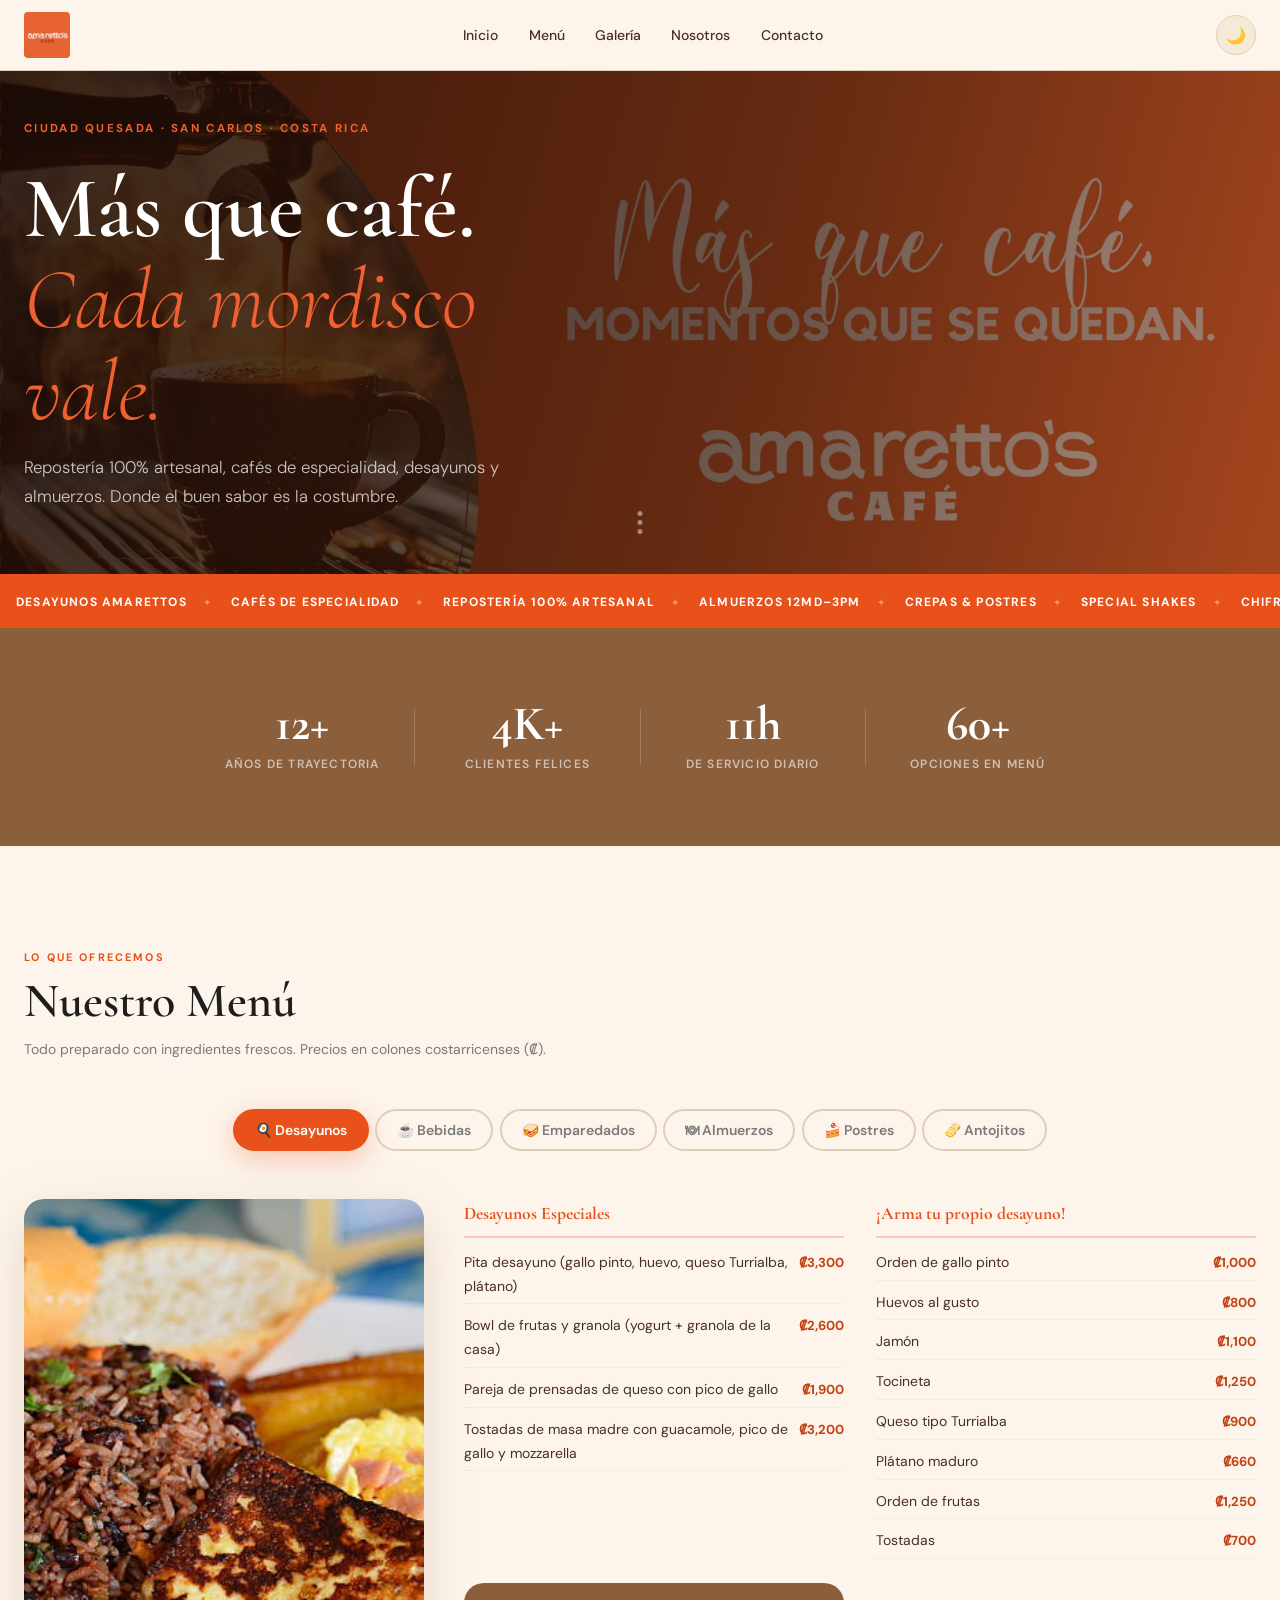
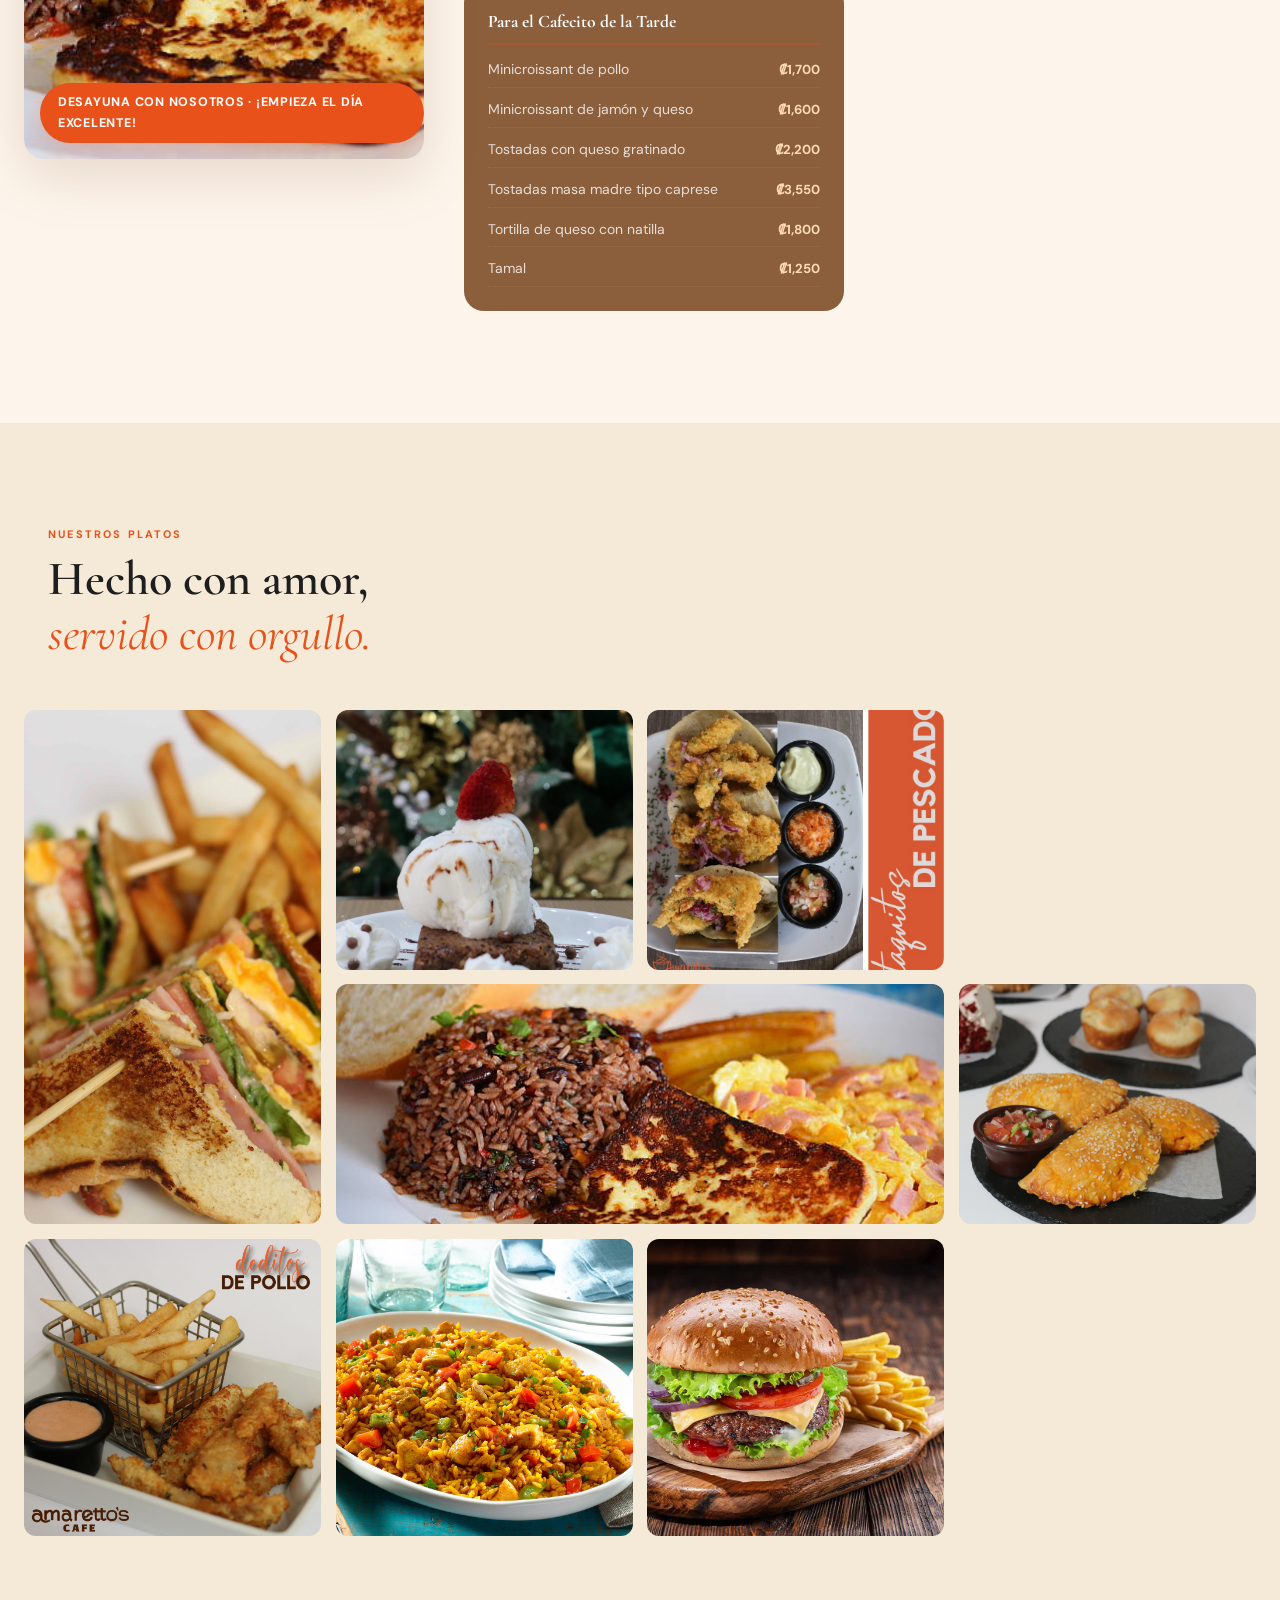
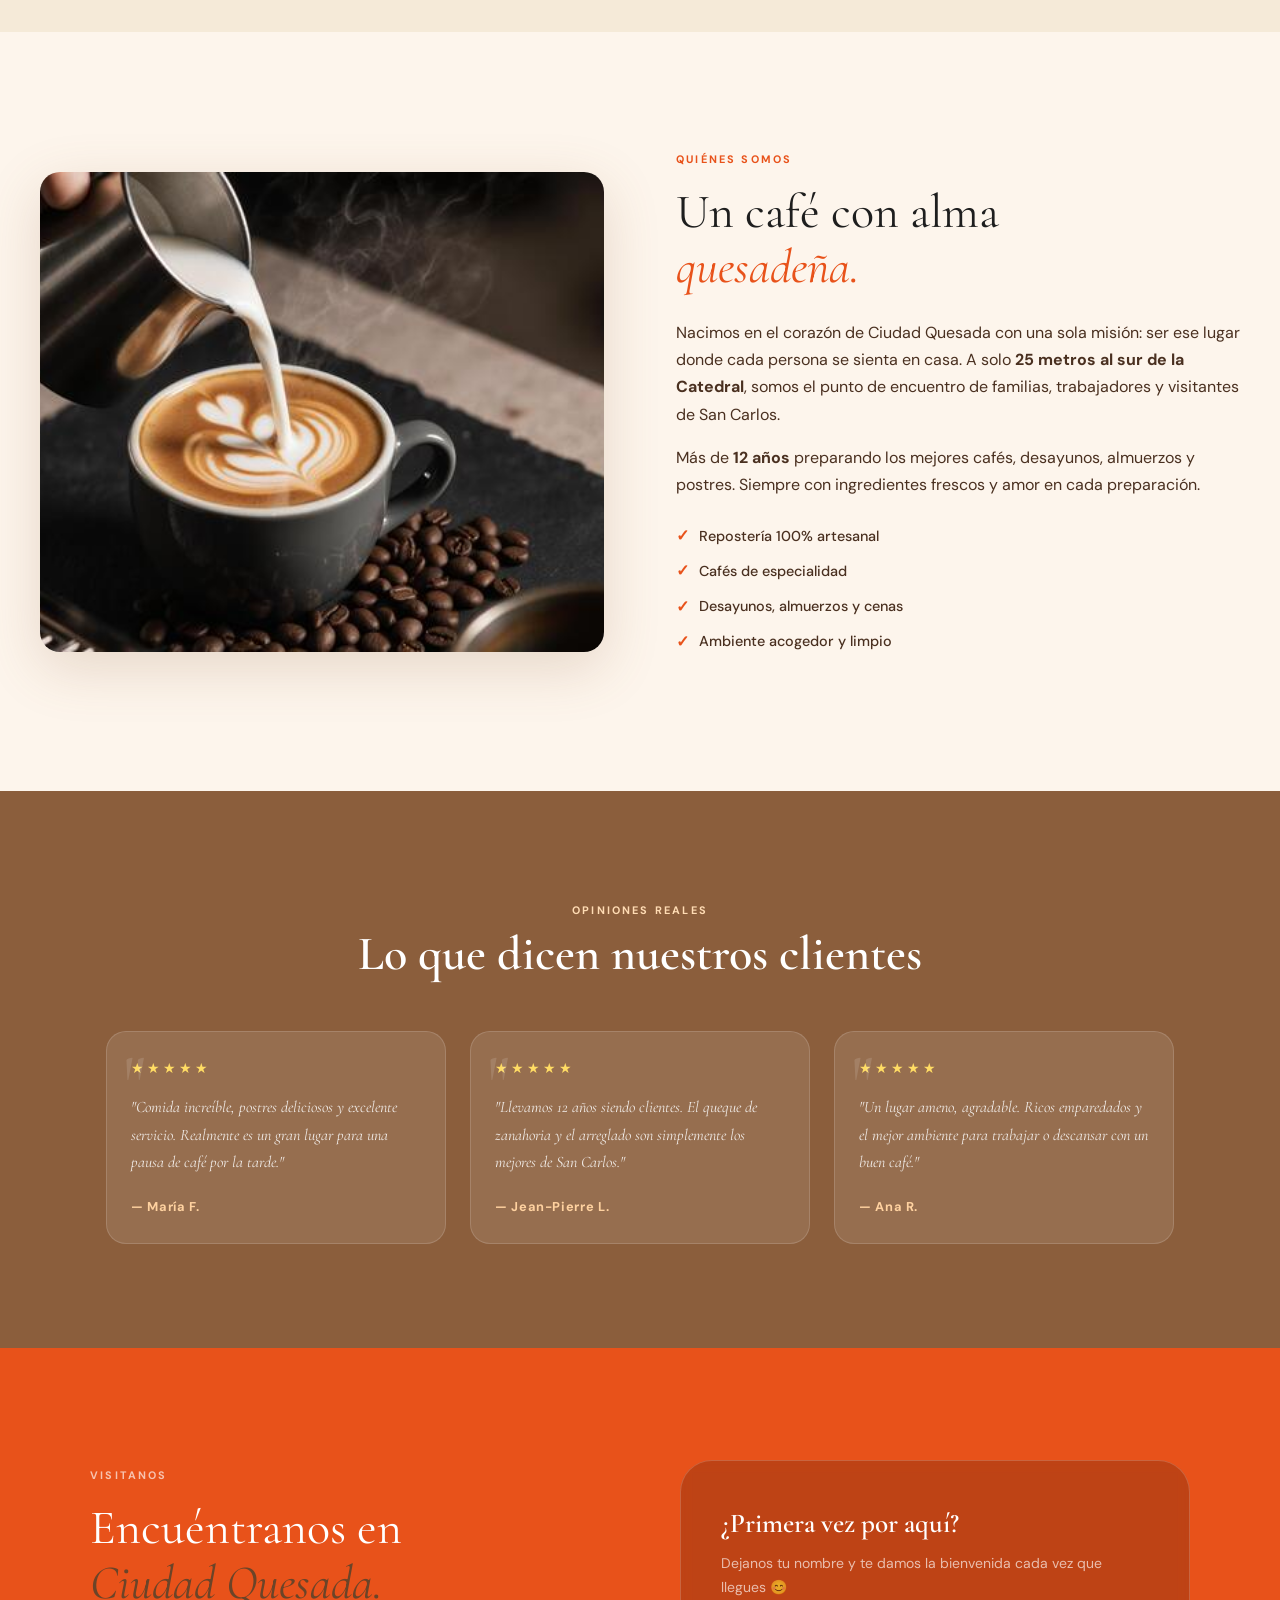
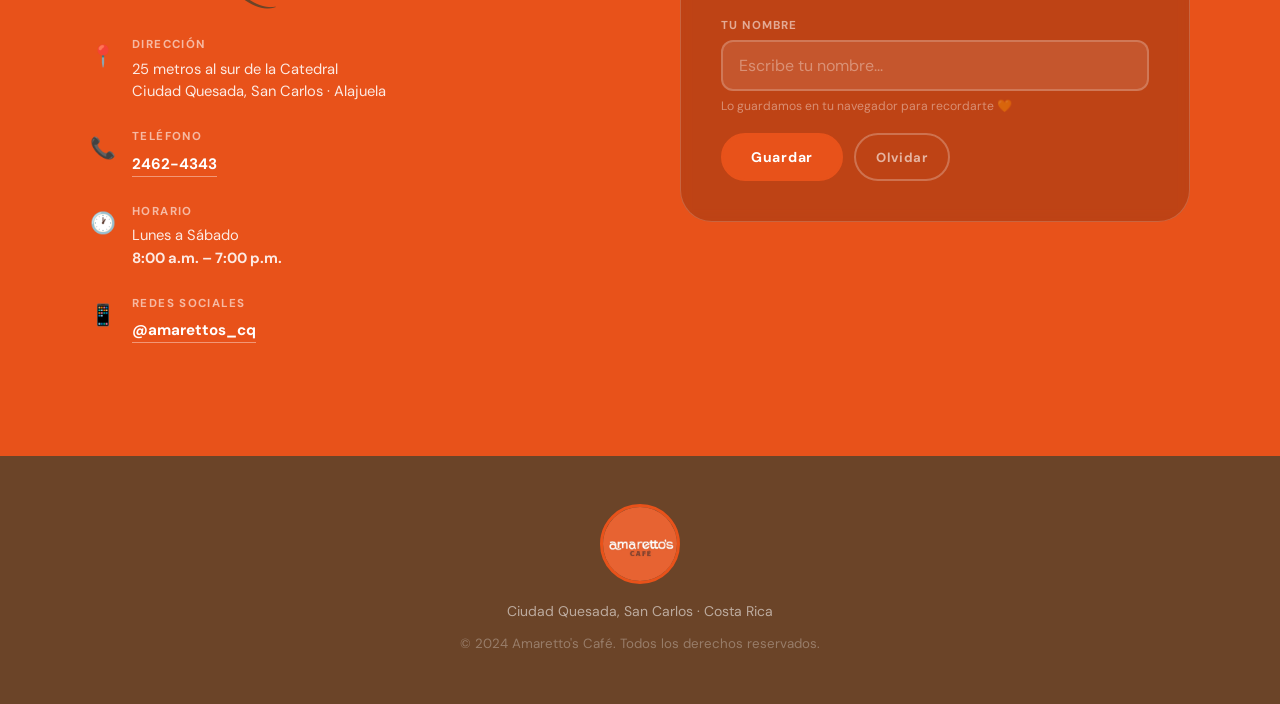
==== AmarettosCafe/index.html @ a8258091 "fix; Corrijo documentos del landing page de Amaretos v2" ====
<!DOCTYPE html>
<html lang="es">
<head>
  <meta charset="UTF-8" />
  <meta name="viewport" content="width=device-width, initial-scale=1.0" />
  <meta name="description" content="Amaretto's Café — Ciudad Quesada, San Carlos. Cafés de especialidad, repostería artesanal, desayunos, almuerzos y postres. Abierto Lun–Sáb 8am–7pm. Tel: 2462-4343." />
  <title>Amaretto's Café | Ciudad Quesada</title>
  <link rel="preconnect" href="https://fonts.googleapis.com" />
  <link rel="preconnect" href="https://fonts.gstatic.com" crossorigin />
  <link href="https://fonts.googleapis.com/css2?family=Cormorant+Garamond:ital,wght@0,400;0,600;0,700;1,400;1,600&family=DM+Sans:wght@300;400;500;600;700&display=swap" rel="stylesheet" />
  <link rel="stylesheet" href="css/style.css" />
</head>
<body>

  <!-- ========== NAVBAR — FLEXBOX ========== -->
  <header class="site-header" role="banner">
    <nav class="navbar" aria-label="Navegación principal">

      <a class="nav-logo" href="#inicio" aria-label="Amaretto's Café — ir al inicio">
        <img src="img/logo.jpg" alt="Logo Amaretto's Café" class="nav-logo-img" />
      </a>

      <!-- FLEXBOX: links de navegación -->
      <ul class="nav-menu" id="navMenu">
        <li><a class="nav-link" href="#inicio">Inicio</a></li>
        <li><a class="nav-link" href="#menu">Menú</a></li>
        <li><a class="nav-link" href="#galeria">Galería</a></li>
        <li><a class="nav-link" href="#nosotros">Nosotros</a></li>
        <li><a class="nav-link" href="#contacto">Contacto</a></li>
      </ul>

      <div class="nav-actions">
        <button class="theme-toggle" id="themeToggle" aria-label="Cambiar a modo oscuro" title="Cambiar tema">
          <span id="themeIcon" aria-hidden="true">🌙</span>
        </button>
        <button class="nav-toggle" id="navToggle" aria-controls="navMenu" aria-expanded="false" aria-label="Abrir menú de navegación">
          <span class="bar" aria-hidden="true"></span>
          <span class="bar" aria-hidden="true"></span>
          <span class="bar" aria-hidden="true"></span>
        </button>
      </div>

    </nav>
  </header>

  <main id="main-content">

    <!-- ========== HERO ========== -->
    <section class="hero" id="inicio" aria-labelledby="hero-heading">
      <div class="hero-bg" aria-hidden="true">
        <img src="img/hero-banner.jpg" alt="" />
        <div class="hero-overlay"></div>
      </div>
      <div class="hero-inner">
      <div class="hero-content" data-animate="fadeUp">
        <p class="hero-eyebrow">Ciudad Quesada · San Carlos · Costa Rica</p>
        <h1 id="hero-heading" class="hero-title">
          Más que café.<br />
          <em>Cada mordisco vale.</em>
        </h1>
        <p class="hero-sub">Repostería 100% artesanal, cafés de especialidad, desayunos y almuerzos. Donde el buen sabor es la costumbre.</p>


      </div>
      </div><!-- /hero-content -->
      </div><!-- /hero-inner -->
      <div class="hero-scroll" aria-hidden="true">
        <span></span><span></span><span></span>
      </div>
    </section>

    <!-- ========== MARQUEE ========== -->
    <div class="marquee-strip" aria-hidden="true" role="presentation">
      <div class="marquee-track">
        <span>Desayunos Amarettos</span><em>✦</em>
        <span>Cafés de Especialidad</span><em>✦</em>
        <span>Repostería 100% Artesanal</span><em>✦</em>
        <span>Almuerzos 12md–3pm</span><em>✦</em>
        <span>Crepas & Postres</span><em>✦</em>
        <span>Special Shakes</span><em>✦</em>
        <span>Chifrijo Amarettos</span><em>✦</em>
        <span>Bowl de Salmón</span><em>✦</em>
        <span>Emparedados & Pitas</span><em>✦</em>
        <span>Batidos Proteicos</span><em>✦</em>
        <span>Desayunos Amarettos</span><em>✦</em>
        <span>Cafés de Especialidad</span><em>✦</em>
        <span>Repostería 100% Artesanal</span><em>✦</em>
        <span>Almuerzos 12md–3pm</span><em>✦</em>
        <span>Crepas & Postres</span><em>✦</em>
        <span>Special Shakes</span><em>✦</em>
        <span>Chifrijo Amarettos</span><em>✦</em>
        <span>Bowl de Salmón</span><em>✦</em>
        <span>Emparedados & Pitas</span><em>✦</em>
        <span>Batidos Proteicos</span><em>✦</em>
      </div>
    </div>

    <!-- ========== STATS — FLEXBOX ========== -->
    <section class="stats-section" aria-labelledby="stats-sr-heading">
      <h2 id="stats-sr-heading" class="sr-only">Datos de Amaretto's Café</h2>
      <div class="stats-flex" data-animate="fadeUp" role="list">
        <div class="stat-item" role="listitem">
          <span class="stat-n" aria-label="Más de 12 años">12+</span>
          <span class="stat-l">Años de trayectoria</span>
        </div>
        <div class="stat-div" aria-hidden="true"></div>
        <div class="stat-item" role="listitem">
          <span class="stat-n" aria-label="Más de 4 mil clientes">4K+</span>
          <span class="stat-l">Clientes felices</span>
        </div>
        <div class="stat-div" aria-hidden="true"></div>
        <div class="stat-item" role="listitem">
          <span class="stat-n" aria-label="11 horas de servicio">11h</span>
          <span class="stat-l">De servicio diario</span>
        </div>
        <div class="stat-div" aria-hidden="true"></div>
        <div class="stat-item" role="listitem">
          <span class="stat-n" aria-label="Más de 60 opciones">60+</span>
          <span class="stat-l">Opciones en menú</span>
        </div>
      </div>
    </section>

    <!-- ========== MENÚ COMPLETO ========== -->
    <section class="menu-section" id="menu" aria-labelledby="menu-heading">
      <div class="section-header" data-animate="fadeUp">
        <span class="section-tag">Lo que ofrecemos</span>
        <h2 id="menu-heading">Nuestro Menú</h2>
        <p>Todo preparado con ingredientes frescos. Precios en colones costarricenses (₡).</p>
      </div>

      <!-- Tabs de menú -->
      <div class="tab-bar" role="tablist" aria-label="Categorías del menú" data-animate="fadeUp">
        <button class="tab-btn active" role="tab" aria-selected="true"  aria-controls="tab-desayuno"   id="btn-desayuno">🍳 Desayunos</button>
        <button class="tab-btn"        role="tab" aria-selected="false" aria-controls="tab-bebidas"    id="btn-bebidas">☕ Bebidas</button>
        <button class="tab-btn"        role="tab" aria-selected="false" aria-controls="tab-emparedados" id="btn-emparedados">🥪 Emparedados</button>
        <button class="tab-btn"        role="tab" aria-selected="false" aria-controls="tab-almuerzo"   id="btn-almuerzo">🍽 Almuerzos</button>
        <button class="tab-btn"        role="tab" aria-selected="false" aria-controls="tab-postres"    id="btn-postres">🍰 Postres</button>
        <button class="tab-btn"        role="tab" aria-selected="false" aria-controls="tab-antojitos"  id="btn-antojitos">🫔 Antojitos</button>
      </div>

      <!-- DESAYUNOS -->
      <div class="tab-panel active" id="tab-desayuno" role="tabpanel" aria-labelledby="btn-desayuno">
        <div class="panel-layout">
          <div class="panel-img" data-animate="slideLeft">
            <img src="img/desayuno-gallo.jpg" alt="Desayuno típico tico con gallo pinto, huevo, plátano maduro y queso Turrialba de Amaretto's Café" />
            <div class="panel-img-badge">Desayuna con nosotros · ¡Empieza el día excelente!</div>
          </div>
          <div class="panel-content" data-animate="fadeUp">
            <!-- CSS GRID para items del menú -->
            <div class="menu-grid-items">
              <div class="mcat">
                <h3>Desayunos Especiales</h3>
                <ul>
                  <li><span>Pita desayuno (gallo pinto, huevo, queso Turrialba, plátano)</span><span>₡3,300</span></li>
                  <li><span>Bowl de frutas y granola (yogurt + granola de la casa)</span><span>₡2,600</span></li>
                  <li><span>Pareja de prensadas de queso con pico de gallo</span><span>₡1,900</span></li>
                  <li><span>Tostadas de masa madre con guacamole, pico de gallo y mozzarella</span><span>₡3,200</span></li>
                </ul>
              </div>
              <div class="mcat">
                <h3>¡Arma tu propio desayuno!</h3>
                <ul>
                  <li><span>Orden de gallo pinto</span><span>₡1,000</span></li>
                  <li><span>Huevos al gusto</span><span>₡800</span></li>
                  <li><span>Jamón</span><span>₡1,100</span></li>
                  <li><span>Tocineta</span><span>₡1,250</span></li>
                  <li><span>Queso tipo Turrialba</span><span>₡900</span></li>
                  <li><span>Plátano maduro</span><span>₡660</span></li>
                  <li><span>Orden de frutas</span><span>₡1,250</span></li>
                  <li><span>Tostadas</span><span>₡700</span></li>
                </ul>
              </div>
              <div class="mcat mcat-highlight">
                <h3>Para el Cafecito de la Tarde</h3>
                <ul>
                  <li><span>Minicroissant de pollo</span><span>₡1,700</span></li>
                  <li><span>Minicroissant de jamón y queso</span><span>₡1,600</span></li>
                  <li><span>Tostadas con queso gratinado</span><span>₡2,200</span></li>
                  <li><span>Tostadas masa madre tipo caprese</span><span>₡3,550</span></li>
                  <li><span>Tortilla de queso con natilla</span><span>₡1,800</span></li>
                  <li><span>Tamal</span><span>₡1,250</span></li>
                </ul>
              </div>
            </div>
          </div>
        </div>
      </div>

      <!-- BEBIDAS -->
      <div class="tab-panel" id="tab-bebidas" role="tabpanel" aria-labelledby="btn-bebidas" hidden>
        <div class="panel-layout">
          <div class="panel-img" data-animate="slideLeft">
            <img src="img/cafes-frios.jpg" alt="Variedad de cafés fríos de Amaretto's Café: Latte, Café Helado, Matcha y Latte Caramelo" />
            <div class="panel-img-badge">¿Cuál es el tuyo?</div>
          </div>
          <div class="panel-content" data-animate="fadeUp">
            <div class="menu-grid-items">
              <div class="mcat">
                <h3>Espresso</h3>
                <ul>
                  <li><span>Simple</span><span>₡800</span></li>
                  <li><span>Doppio</span><span>₡1,400</span></li>
                  <li><span>Bombón (leche condensada)</span><span>₡1,550</span></li>
                  <li><span>Macchiato</span><span>₡1,000</span></li>
                  <li><span>Cortado</span><span>₡1,100</span></li>
                </ul>
              </div>
              <div class="mcat mcat-highlight">
                <h3>Cafés Especiales</h3>
                <ul>
                  <li><span>Cappuccino</span><span>₡1,500</span></li>
                  <li><span>Mocca (chocolate/chantilly)</span><span>₡1,750</span></li>
                  <li><span>Latte</span><span>₡1,550</span></li>
                  <li><span>Amarettos (licor/leche condensada)</span><span>₡1,900</span></li>
                  <li><span>Baileys Latte</span><span>₡2,000</span></li>
                  <li><span>Irlandes Latte (Jack Daniels)</span><span>₡2,100</span></li>
                  <li><span>Capricho (Nutella/espresso)</span><span>₡2,000</span></li>
                  <li><span>Chocolate (leche/chantilly)</span><span>₡1,500</span></li>
                </ul>
                <p class="mcat-note">* Sirope saborizado: +₡400</p>
              </div>
              <div class="mcat">
                <h3>Special Shakes & Naturales</h3>
                <ul>
                  <li><span>Fresa-sandía-limón</span><span>₡1,700</span></li>
                  <li><span>Mango-maracuyá-naranja</span><span>₡2,090</span></li>
                  <li><span>Frozen Chai</span><span>₡1,900</span></li>
                  <li><span>Fresa & mora colada</span><span>₡2,000</span></li>
                  <li><span>Milkshakes (choco/fresa/vainilla/oreo)</span><span>₡2,700</span></li>
                  <li><span>Smoothies frutales (10 sabores)</span><span>₡1,400–₡1,600</span></li>
                  <li><span>Limonadas con hierbabuena</span><span>₡1,650</span></li>
                  <li><span>Batido proteico (whey, 24g)</span><span>₡2,400–₡2,600</span></li>
                </ul>
              </div>
            </div>
          </div>
        </div>
      </div>

      <!-- EMPAREDADOS -->
      <div class="tab-panel" id="tab-emparedados" role="tabpanel" aria-labelledby="btn-emparedados" hidden>
        <div class="panel-layout">
          <div class="panel-img" data-animate="slideLeft">
            <img src="img/club-sandwich.jpg" alt="Club sandwich Amarettos con jamón, lechuga, tomate, huevo y papas fritas" />
            <div class="panel-img-badge">Pan blanco o integral · ¡Vos elegís!</div>
          </div>
          <div class="panel-content" data-animate="fadeUp">
            <div class="menu-grid-items">
              <div class="mcat">
                <h3>Emparedados</h3>
                <ul>
                  <li><span>Especial Amarettos</span><span>₡4,290</span></li>
                  <li><span>Pavo liviano</span><span>₡2,700</span></li>
                  <li><span>Emparedado tico</span><span>₡3,000</span></li>
                  <li><span>Tradicional jamón y queso americano</span><span>₡2,400</span></li>
                  <li><span>Lápiz de atún</span><span>₡2,800</span></li>
                  <li><span>Pollo y tres quesos</span><span>₡3,200</span></li>
                  <li><span>Club Sandwich con papas fritas</span><span>₡4,100</span></li>
                </ul>
              </div>
              <div class="mcat mcat-highlight">
                <h3>Paninis</h3>
                <ul>
                  <li><span>Panini italiano</span><span>₡2,600</span></li>
                  <li><span>Panini de pollo al pesto</span><span>₡2,950</span></li>
                  <li><span>Panini tipo caprese</span><span>₡3,100</span></li>
                  <li><span>Panini americano</span><span>₡3,600</span></li>
                </ul>
              </div>
              <div class="mcat">
                <h3>Pitas (Pan Árabe)</h3>
                <ul>
                  <li><span>Pita Amarettos con papas fritas</span><span>₡3,850</span></li>
                  <li><span>Pita de pollo light</span><span>₡3,400</span></li>
                  <li><span>Pita de jamón de pavo light</span><span>₡3,300</span></li>
                  <li><span>Pita caprese</span><span>₡3,300</span></li>
                  <li><span>Pita de camarones con chipotle</span><span>₡4,500</span></li>
                </ul>
              </div>
            </div>
          </div>
        </div>
      </div>

      <!-- ALMUERZOS -->
      <div class="tab-panel" id="tab-almuerzo" role="tabpanel" aria-labelledby="btn-almuerzo" hidden>
        <div class="panel-layout">
          <div class="panel-img" data-animate="slideLeft">
            <img src="img/arroz-pollo.jpg" alt="Arroz con pollo estilo Amaretto's Café, colorido y lleno de sabor" />
            <div class="panel-img-badge">Almuerzos · 12md – 3pm</div>
          </div>
          <div class="panel-content" data-animate="fadeUp">
            <div class="menu-grid-items">
              <div class="mcat mcat-highlight">
                <h3>Casados · ₡3,900</h3>
                <p class="cat-desc">Arroz · Frijoles · Ensalada verde · Plátano maduro · Picadillo · Bebida natural pequeña</p>
                <ul>
                  <li><span>Bistek de res encebollado</span></li>
                  <li><span>Filet de pollo</span></li>
                  <li><span>Fajitas de pollo empanizadas</span></li>
                  <li><span>Filet de pescado</span></li>
                  <li><span>Chuleta de cerdo</span></li>
                  <li><span>Plato del día (con bebida)</span><span>₡3,700</span></li>
                </ul>
              </div>
              <div class="mcat">
                <h3>Especialidades</h3>
                <ul>
                  <li><span>Lomito en salsa de la casa</span><span>₡6,300</span></li>
                  <li><span>Fajitas de lomo a la jalapeña</span><span>₡5,650</span></li>
                  <li><span>Salmón a la plancha</span><span>₡6,800</span></li>
                  <li><span>Pollo a la suiza</span><span>₡4,950</span></li>
                  <li><span>Lasaña de pollo en salsa blanca</span><span>₡4,800</span></li>
                  <li><span>Arroz con camarones</span><span>₡4,900</span></li>
                  <li><span>Pincho de res</span><span>₡5,200</span></li>
                </ul>
              </div>
              <div class="mcat">
                <h3>Ensaladas</h3>
                <ul>
                  <li><span>Amarettos de pollo (tocineta/crotones/mostaza-miel)</span><span>₡4,700</span></li>
                  <li><span>Tilapia empanizada con limón y culantro</span><span>₡4,350</span></li>
                  <li><span>Atún con limón y culantro</span><span>₡4,250</span></li>
                  <li><span>Ensalada de salmón (arándanos/almendras/balsámico)</span><span>₡5,500</span></li>
                </ul>
              </div>
            </div>
          </div>
        </div>
      </div>

      <!-- POSTRES -->
      <div class="tab-panel" id="tab-postres" role="tabpanel" aria-labelledby="btn-postres" hidden>
        <div class="panel-layout">
          <div class="panel-img" data-animate="slideLeft">
            <img src="img/brownie-helado.jpg" alt="Brownie caliente con helado de vainilla y fresa de Amaretto's Café" />
            <div class="panel-img-badge">Repostería 100% artesanal</div>
          </div>
          <div class="panel-content" data-animate="fadeUp">
            <div class="menu-grid-items">
              <div class="mcat mcat-highlight">
                <h3>Nuestros Queques</h3>
                <ul>
                  <li><span>Queque zanahoria Amarettos</span><span>₡2,000</span></li>
                  <li><span>Queque húmedo de chocolate</span><span>₡1,800</span></li>
                  <li><span>Queque vainilla con dulce de leche</span><span>₡1,600</span></li>
                  <li><span>Queque seco de naranja con pasas</span><span>₡1,485</span></li>
                  <li><span>Budín de maíz dulce</span><span>₡1,450</span></li>
                  <li><span>+ Helado adicional</span><span>₡400</span></li>
                </ul>
              </div>
              <div class="mcat">
                <h3>Postres</h3>
                <ul>
                  <li><span>Pay de limón</span><span>₡1,650</span></li>
                  <li><span>NY Cheesecake (fresa/maracuyá)</span><span>₡2,200</span></li>
                  <li><span>Tiramisú</span><span>₡2,150</span></li>
                  <li><span>El clásico tres leches</span><span>₡1,650</span></li>
                  <li><span>Pecan pay con helado de vainilla</span><span>₡2,600</span></li>
                  <li><span>Flan de coco</span><span>₡1,600</span></li>
                  <li><span>Brownie</span><span>₡1,100</span></li>
                </ul>
              </div>
              <div class="mcat">
                <h3>Crepas</h3>
                <ul>
                  <li><span>Nutella, fresas, helado, crema batida</span><span>₡2,550</span></li>
                  <li><span>Nutella, banano, fresas, helado</span><span>₡2,650</span></li>
                  <li><span>Nutella, melocotón, helado</span><span>₡2,500</span></li>
                </ul>
                <h3 style="margin-top:1rem">Repostería</h3>
                <ul>
                  <li><span>Rollo de canela</span><span>₡1,450</span></li>
                  <li><span>Alfajor de dulce de leche</span><span>₡1,000</span></li>
                  <li><span>Crocante de almendras</span><span>₡1,500</span></li>
                  <li><span>Empanadita de piña</span><span>₡770</span></li>
                </ul>
              </div>
            </div>
          </div>
        </div>
      </div>

      <!-- ANTOJITOS -->
      <div class="tab-panel" id="tab-antojitos" role="tabpanel" aria-labelledby="btn-antojitos" hidden>
        <div class="panel-layout">
          <div class="panel-img" data-animate="slideLeft">
            <img src="img/hamburguesa.jpg" alt="Hamburguesa Amarettos de res con lechuga, tomate y queso - Cada mordisco vale" />
            <div class="panel-img-badge">Cada mordisco vale.</div>
          </div>
          <div class="panel-content" data-animate="fadeUp">
            <div class="menu-grid-items">
              <div class="mcat mcat-highlight">
                <h3>Antojitos</h3>
                <ul>
                  <li><span>Chifrijo Amarettos</span><span>₡4,200</span></li>
                  <li><span>Hamburguesa Amarettos de res</span><span>₡4,600</span></li>
                  <li><span>Hamburguesa de pollo</span><span>₡4,300</span></li>
                  <li><span>Nachos especiales</span><span>₡4,000</span></li>
                  <li><span>Burrito especial Amarettos</span><span>₡3,550</span></li>
                  <li><span>Quesadilla Amarettos</span><span>₡3,670</span></li>
                  <li><span>Wrap Amarettos de pollo</span><span>₡3,650</span></li>
                </ul>
              </div>
              <div class="mcat">
                <h3>Para Compartir</h3>
                <ul>
                  <li><span>Deditos de pollo</span><span>₡4,200</span></li>
                  <li><span>Palitos mozzarella con salsa pomodoro</span><span>₡3,000</span></li>
                  <li><span>Papas bravas (albahaca/chipotle)</span><span>₡2,500</span></li>
                  <li><span>Orden de papas fritas</span><span>₡1,800</span></li>
                  <li><span>Patacones con frijoles molidos</span><span>₡2,900</span></li>
                </ul>
              </div>
            </div>
          </div>
        </div>
      </div>

    </section>

    <!-- ========== GALERÍA — CSS GRID ========== -->
    <section class="gallery-section" id="galeria" aria-labelledby="gallery-heading">
      <div class="section-header" data-animate="fadeUp">
        <span class="section-tag">Nuestros platos</span>
        <h2 id="gallery-heading">Hecho con amor,<br /><em>servido con orgullo.</em></h2>
      </div>

      <!-- CSS GRID asimétrico -->
      <div class="gallery-grid" role="list" aria-label="Galería de platos de Amaretto's Café">

        <figure class="gitem g-tall" role="listitem" data-animate="zoomIn">
          <img src="img/club-sandwich.jpg" alt="Club Sandwich Amarettos con jamón, lechuga, tomate, huevo y papas artesanales" />
          <figcaption><span class="gt">Club Sandwich</span><span class="gs">Con papas artesanales · ₡4,100</span></figcaption>
        </figure>

        <figure class="gitem" role="listitem" data-animate="zoomIn" style="--delay:.08s">
          <img src="img/brownie-helado.jpg" alt="Brownie caliente con helado de vainilla y fresa de Amaretto's Café" />
          <figcaption><span class="gt">Brownie & Helado</span><span class="gs">Postre estrella · ₡1,100</span></figcaption>
        </figure>

        <figure class="gitem" role="listitem" data-animate="zoomIn" style="--delay:.16s">
          <img src="img/taquitos-pescado.jpg" alt="Taquitos de pescado crocantes con salsas de Amaretto's Café" />
          <figcaption><span class="gt">Taquitos de Pescado</span><span class="gs">Especialidad de la casa</span></figcaption>
        </figure>

        <figure class="gitem g-wide" role="listitem" data-animate="zoomIn" style="--delay:.1s">
          <img src="img/desayuno-gallo.jpg" alt="Desayuno típico tico con gallo pinto, huevo, plátano y queso Turrialba de Amaretto's Café" />
          <figcaption><span class="gt">Desayuno Tico</span><span class="gs">Desayuna con nosotros · desde ₡1,000</span></figcaption>
        </figure>

        <figure class="gitem" role="listitem" data-animate="zoomIn" style="--delay:.18s">
          <img src="img/empanadas.jpg" alt="Empanadas crujientes artesanales de Amaretto's Café en pizarra de pizarra" />
          <figcaption><span class="gt">Empanadas</span><span class="gs">Repostería artesanal · ₡1,600</span></figcaption>
        </figure>

        <figure class="gitem" role="listitem" data-animate="zoomIn" style="--delay:.26s">
          <img src="img/deditos-pollo.jpg" alt="Deditos de pollo crocantes con papas fritas y salsa rosada de Amaretto's Café" />
          <figcaption><span class="gt">Deditos de Pollo</span><span class="gs">Crocantes · ₡4,200</span></figcaption>
        </figure>

        <figure class="gitem" role="listitem" data-animate="zoomIn" style="--delay:.22s">
          <img src="img/arroz-pollo.jpg" alt="Ensalada de pollo a la plancha con vegetales frescos y aguacate de Amaretto's Café" />
          <figcaption><span class="gt">Ensalada de Pollo</span><span class="gs">Fresca y saludable · ₡4,700</span></figcaption>
        </figure>

        <figure class="gitem" role="listitem" data-animate="zoomIn" style="--delay:.3s">
          <img src="img/hamburguesa.jpg" alt="Hamburguesa Amarettos de res jugosa con lechuga, tomate y queso" />
          <figcaption><span class="gt">Hamburguesa</span><span class="gs">Cada mordisco vale · ₡4,600</span></figcaption>
        </figure>

      </div>
    </section>

    <!-- ========== NOSOTROS ========== -->
    <section class="about-section" id="nosotros" aria-labelledby="about-heading">
      <div class="about-inner">

        <div class="about-imgs" data-animate="slideLeft">
          <div class="about-img-big">
            <img src="img/barista-latte.jpg" alt="Barista vertiendo leche vaporizada en un cappuccino con arte latte en Amaretto's Café" />
          </div>
        </div>

        <div class="about-text" data-animate="slideRight">
          <span class="section-tag">Quiénes somos</span>
          <h2 id="about-heading">Un café con alma<br /><em>quesadeña.</em></h2>
          <p>Nacimos en el corazón de Ciudad Quesada con una sola misión: ser ese lugar donde cada persona se sienta en casa. A solo <strong>25 metros al sur de la Catedral</strong>, somos el punto de encuentro de familias, trabajadores y visitantes de San Carlos.</p>
          <p>Más de <strong>12 años</strong> preparando los mejores cafés, desayunos, almuerzos y postres. Siempre con ingredientes frescos y amor en cada preparación.</p>

          <!-- FLEXBOX para lista de features -->
          <div class="about-features">
            <div class="af"><span aria-hidden="true">✓</span> Repostería 100% artesanal</div>
            <div class="af"><span aria-hidden="true">✓</span> Cafés de especialidad</div>
            <div class="af"><span aria-hidden="true">✓</span> Desayunos, almuerzos y cenas</div>
            <div class="af"><span aria-hidden="true">✓</span> Ambiente acogedor y limpio</div>
          </div>
        </div>

      </div>
    </section>

    <!-- ========== TESTIMONIOS — FLEXBOX ========== -->
    <section class="testi-section" aria-labelledby="testi-heading">
      <div class="section-header centered" data-animate="fadeUp">
        <span class="section-tag">Opiniones reales</span>
        <h2 id="testi-heading">Lo que dicen nuestros clientes</h2>
      </div>

      <!-- FLEXBOX para tarjetas -->
      <div class="testi-flex" role="list" aria-label="Testimonios de clientes de Amaretto's Café">
        <article class="tcard" role="listitem" data-animate="fadeUp" style="--delay:0s">
          <div class="tcard-stars" aria-label="5 estrellas de 5">★★★★★</div>
          <blockquote>
            <p>"Comida increíble, postres deliciosos y excelente servicio. Realmente es un gran lugar para una pausa de café por la tarde."</p>
          </blockquote>
          <cite>— María F.</cite>
        </article>
        <article class="tcard" role="listitem" data-animate="fadeUp" style="--delay:.12s">
          <div class="tcard-stars" aria-label="5 estrellas de 5">★★★★★</div>
          <blockquote>
            <p>"Llevamos 12 años siendo clientes. El queque de zanahoria y el arreglado son simplemente los mejores de San Carlos."</p>
          </blockquote>
          <cite>— Jean-Pierre L.</cite>
        </article>
        <article class="tcard" role="listitem" data-animate="fadeUp" style="--delay:.24s">
          <div class="tcard-stars" aria-label="5 estrellas de 5">★★★★★</div>
          <blockquote>
            <p>"Un lugar ameno, agradable. Ricos emparedados y el mejor ambiente para trabajar o descansar con un buen café."</p>
          </blockquote>
          <cite>— Ana R.</cite>
        </article>
      </div>
    </section>

    <!-- ========== CONTACTO / WEB STORAGE ========== -->
    <section class="contact-section" id="contacto" aria-labelledby="contact-heading">
      <div class="contact-inner">

        <!-- FLEXBOX para columnas de contacto -->
        <div class="contact-info-col" data-animate="slideLeft">
          <span class="section-tag light">Visitanos</span>
          <h2 id="contact-heading">Encuéntranos en<br /><em>Ciudad Quesada.</em></h2>

          <div class="cinfo-list">
            <div class="cinfo-row">
              <span class="cinfo-icon" aria-hidden="true">📍</span>
              <div>
                <h3>Dirección</h3>
                <p>25 metros al sur de la Catedral<br />Ciudad Quesada, San Carlos · Alajuela</p>
              </div>
            </div>
            <div class="cinfo-row">
              <span class="cinfo-icon" aria-hidden="true">📞</span>
              <div>
                <h3>Teléfono</h3>
                <a href="tel:+50624624343" class="social-link" aria-label="Llamar a Amaretto's Café al 2462-4343">2462-4343</a>
              </div>
            </div>
            <div class="cinfo-row">
              <span class="cinfo-icon" aria-hidden="true">🕐</span>
              <div>
                <h3>Horario</h3>
                <p>Lunes a Sábado<br /><strong>8:00 a.m. – 7:00 p.m.</strong></p>
              </div>
            </div>
            <div class="cinfo-row">
              <span class="cinfo-icon" aria-hidden="true">📱</span>
              <div>
                <h3>Redes sociales</h3>
                <a href="https://www.instagram.com/amarettos_cq/" target="_blank" rel="noopener noreferrer"
                   class="social-link" aria-label="Instagram de Amaretto's Café, se abre en nueva pestaña">@amarettos_cq</a>
              </div>
            </div>
          </div>
        </div>

        <!-- Web Storage: nombre visitante -->
        <div class="contact-form-col" data-animate="slideRight">
          <h3>¿Primera vez por aquí?</h3>
          <p class="form-sub">Dejanos tu nombre y te damos la bienvenida cada vez que llegues 😊</p>
          <p id="welcome-msg" class="welcome-msg" aria-live="polite" aria-atomic="true"></p>

          <div class="form-field">
            <label for="visitorName">Tu nombre</label>
            <input
              type="text"
              id="visitorName"
              name="visitorName"
              placeholder="Escribe tu nombre..."
              autocomplete="given-name"
              aria-describedby="name-hint"
            />
            <small id="name-hint" class="field-hint">Lo guardamos en tu navegador para recordarte 🧡</small>
          </div>
          <div class="form-btns">
            <button class="btn btn-orange" id="saveNameBtn" type="button" aria-label="Guardar nombre para visitas futuras">
              Guardar
            </button>
            <button class="btn btn-ghost-white" id="clearNameBtn" type="button" aria-label="Eliminar nombre guardado">
              Olvidar
            </button>
          </div>
        </div>

      </div>
    </section>

  </main>

  <!-- ========== FOOTER ========== -->
  <footer class="site-footer" role="contentinfo">
    <div class="footer-inner">
      <img src="img/logo.jpg" alt="Logo de Amaretto's Café" class="footer-logo" />
      <p class="footer-loc">Ciudad Quesada, San Carlos · Costa Rica</p>
      <p class="footer-copy"><small>© 2024 Amaretto's Café. Todos los derechos reservados.</small></p>
    </div>
  </footer>

  <script src="js/main.js"></script>
</body>
</html>
---- AmarettosCafe/css/style.css ----
/* =============================================
   Amaretto's Café — style.css v6
   ISW-521 Laboratorio #1
   Variables CSS con nombres semánticos según
   sistema de diseño visto en Clase #6 (Bryan Chaves)
   Paleta marca: naranja #E8521A · café claro #8B5E3C
   CSS3 nativo · Flexbox + Grid · Sin frameworks
   ============================================= */

/* ===== CSS CUSTOM PROPERTIES (Clase #6, Tema 7) =====
   Nombres semánticos, no valores en bruto.
   --color-primary en lugar de --orange
   --color-bg en lugar de --cream
   Igual que en la solución de la actividad 7 de Bryan. */
:root {
  /* Colores principales */
  --color-primary:   #E8521A;
  --color-primary-h: #F06030;
  --color-primary-d: #C44010;
  --color-primary-glow: rgba(232,82,26,.25);

  /* Colores de superficie (café claro) */
  --color-accent:    #8B5E3C;
  --color-accent-d:  #6B4428;
  --color-accent-m:  #A07050;

  /* Fondos y superficies */
  --color-bg:        #FDF5EC;
  --color-surface:   #F5EAD8;
  --color-surface-d: #EDD8BE;
  --color-white:     #FFFFFF;

  /* Textos */
  --color-text:      #1E1E1E;
  --color-text-sub:  #4A3020;
  --color-text-muted:#7A7A7A;

  /* Bordes */
  --color-border:    #E0CDB8;
  --color-border-l:  #F0E4D4;

  /* Tipografía */
  --font-display: 'Cormorant Garamond', Georgia, serif;
  --font-body:    'DM Sans', 'Helvetica Neue', sans-serif;
  --font-size-base: 1rem;
  --font-size-lg:   1.25rem;
  --font-size-sm:   0.875rem;

  /* Espaciado */
  --space-xs: 0.25rem;
  --space-sm: 0.5rem;
  --space-md: 1rem;
  --space-lg: 1.5rem;
  --space-xl: 3rem;

  /* Radios de borde */
  --radius-sm:   4px;
  --radius-md:   12px;
  --radius-lg:   20px;
  --radius-xl:   32px;
  --radius-full: 9999px;

  /* Sombras */
  --shadow-sm:  0 2px 10px rgba(139,94,60,.10);
  --shadow-md:  0 6px 28px rgba(139,94,60,.15);
  --shadow-lg:  0 16px 56px rgba(139,94,60,.20);
  --shadow-primary: 0 8px 28px rgba(232,82,26,.30);

  /* Transición */
  --transition: 0.28s cubic-bezier(.4,0,.2,1);
}

/* ===== MODO OSCURO con html.dark (Clase #6, Slide 56)
   Se activa toggling la clase en <html>, no en <body>.
   Solo se redefinen las variables que cambian. ===== */
html.dark {
  --color-bg:        #1A1008;
  --color-surface:   #241408;
  --color-surface-d: #2E1C10;
  --color-white:     #201408;
  --color-text:      #F5EAD8;
  --color-text-sub:  #D4A878;
  --color-text-muted:#A07850;
  --color-border:    #3C2010;
  --color-border-l:  #301A0C;
}

/* ===== RESET + BOX MODEL (Clase #6, Slide 49)
   box-sizing: border-box es el reset universal.
   Se aplica a *, *::before, *::after. ===== */
*, *::before, *::after {
  box-sizing: border-box;
  margin: 0;
  padding: 0;
}

html { scroll-behavior: smooth; font-size: var(--font-size-base); }

body {
  font-family: var(--font-body);
  background: var(--color-bg);
  color: var(--color-text);
  line-height: 1.7;
  overflow-x: hidden;
  transition: background var(--transition), color var(--transition);
}

img { max-width: 100%; height: 100%; object-fit: cover; display: block; }
ul  { list-style: none; }
a   { text-decoration: none; color: inherit; }

/* ===== FOCO VISIBLE (Clase #6, Slide 16)
   Nunca outline:none sin reemplazarlo.
   :focus-visible solo aparece con teclado. ===== */
:focus { outline: none; }
:focus-visible {
  outline: 3px solid var(--color-primary);
  outline-offset: 3px;
  border-radius: var(--radius-sm);
}

/* Screen-reader only */
.sr-only {
  position: absolute; width: 1px; height: 1px;
  padding: 0; margin: -1px; overflow: hidden;
  clip: rect(0,0,0,0); white-space: nowrap; border: 0;
}

/* ===== BOTONES ===== */
.btn {
  display: inline-flex;
  align-items: center;
  gap: var(--space-sm);
  padding: 13px 28px;
  border-radius: var(--radius-full);
  font-family: var(--font-body);
  font-size: var(--font-size-sm);
  font-weight: 700;
  letter-spacing: .05em;
  cursor: pointer;
  border: 2px solid transparent;
  transition: all var(--transition);
}
.btn-orange {
  background: var(--color-primary);
  color: var(--color-white);
  border-color: var(--color-primary);
}
.btn-orange:hover {
  background: var(--color-primary-h);
  border-color: var(--color-primary-h);
  transform: translateY(-3px);
  box-shadow: var(--shadow-primary);
  color: var(--color-white);
}
.btn-outline-white {
  background: transparent;
  color: var(--color-white);
  border-color: rgba(255,255,255,.65);
}
.btn-outline-white:hover {
  background: rgba(255,255,255,.12);
  border-color: var(--color-white);
  transform: translateY(-3px);
}
.btn-ghost-white {
  background: transparent;
  color: rgba(255,255,255,.6);
  border-color: rgba(255,255,255,.25);
  padding: 11px 20px;
  font-size: .82rem;
}
.btn-ghost-white:hover { color: var(--color-white); border-color: rgba(255,255,255,.6); }

/* ===== HELPERS ===== */
.section-tag {
  display: inline-block;
  font-size: .68rem;
  font-weight: 700;
  letter-spacing: .2em;
  text-transform: uppercase;
  color: var(--color-primary);
  margin-bottom: var(--space-sm);
}
.section-tag.light { color: rgba(255,255,255,.65); }

.section-header { max-width: 1280px; margin: 0 auto 3rem; padding: 0 var(--space-lg); }
.section-header.centered { text-align: center; }
.section-header h2 {
  font-family: var(--font-display);
  font-size: clamp(2rem,4vw,3rem);
  font-weight: 600;
  color: var(--color-text);
  line-height: 1.15;
  margin-bottom: .5rem;
}
.section-header h2 em { color: var(--color-primary); font-style: italic; font-weight: 400; }
.section-header p { color: var(--color-text-muted); font-size: var(--font-size-sm); }

/* ===== ANIMACIONES DE SCROLL ===== */
[data-animate] {
  opacity: 0;
  transition: opacity .65s ease, transform .65s ease;
  transition-delay: var(--delay, 0s);
}
[data-animate="fadeUp"]     { transform: translateY(36px); }
[data-animate="slideLeft"]  { transform: translateX(-44px); }
[data-animate="slideRight"] { transform: translateX(44px); }
[data-animate="zoomIn"]     { transform: scale(0.93); }
[data-animate].visible      { opacity: 1; transform: none; }

/* ===== NAVBAR — FLEXBOX (Clase #5: semántica, Clase #6: ARIA) ===== */
.site-header {
  position: sticky; top: 0; z-index: 200;
  background: rgba(253,245,236,.93);
  backdrop-filter: blur(14px);
  -webkit-backdrop-filter: blur(14px);
  border-bottom: 1px solid var(--color-border);
  transition: background var(--transition);
}
html.dark .site-header { background: rgba(26,16,8,.93); }

/* FLEXBOX: distribuye logo, links y acciones */
.navbar {
  display: flex;
  align-items: center;
  justify-content: space-between;
  gap: var(--space-md);
  max-width: 1280px;
  margin: 0 auto;
  padding: 0 var(--space-lg);
  height: 70px;
}
.nav-logo { display: flex; align-items: center; flex-shrink: 0; }
.nav-logo-img { height: 46px; width: auto; border-radius: var(--radius-sm); object-fit: contain; }

/* FLEXBOX: links centrados */
.nav-menu {
  display: flex;
  align-items: center;
  gap: .15rem;
  flex: 1;
  justify-content: center;
}
.nav-link {
  padding: 7px 14px;
  border-radius: var(--radius-full);
  font-size: var(--font-size-sm);
  font-weight: 500;
  color: var(--color-text-sub);
  transition: color var(--transition), background var(--transition);
}
.nav-link:hover { color: var(--color-primary); background: var(--color-surface); }

.nav-actions { display: flex; align-items: center; gap: .6rem; flex-shrink: 0; }
.theme-toggle {
  background: var(--color-surface);
  border: 1px solid var(--color-border);
  border-radius: 50%;
  width: 40px; height: 40px;
  cursor: pointer;
  font-size: 1rem;
  display: flex; align-items: center; justify-content: center;
  transition: all var(--transition);
}
.theme-toggle:hover { background: var(--color-primary); transform: scale(1.1) rotate(15deg); }

.nav-toggle {
  display: none;
  flex-direction: column;
  gap: 5px;
  background: none;
  border: none;
  cursor: pointer;
  padding: var(--space-sm);
}
.bar { display: block; width: 22px; height: 2px; background: var(--color-text); border-radius: 2px; transition: all var(--transition); }

/* ===== HERO ===== */
.hero {
  position: relative;
  min-height: max(37.6vw, 500px);
  display: flex;
  align-items: center;
  overflow: hidden;
}
.hero-bg { position: absolute; inset: 0; z-index: 0; }
.hero-bg img {
  width: 100%; height: 100%;
  object-fit: cover;
  object-position: center center;
  animation: heroZoom 14s ease-in-out infinite alternate;
}
@keyframes heroZoom { from { transform: scale(1); } to { transform: scale(1.03); } }
.hero-overlay {
  position: absolute; inset: 0;
  background: linear-gradient(105deg, rgba(26,8,2,.88) 0%, rgba(50,20,5,.70) 60%, rgba(100,40,10,.50) 100%);
}

/* hero-inner: contenedor centrado con max-width */
.hero-inner {
  position: relative; z-index: 1;
  width: 100%; max-width: 1280px;
  margin: 0 auto;
  padding: var(--space-xl) var(--space-lg);
}
.hero-content { max-width: 600px; }

.hero-eyebrow {
  font-size: .72rem; font-weight: 700;
  letter-spacing: .2em; text-transform: uppercase;
  color: var(--color-primary-h);
  margin-bottom: var(--space-lg);
}
.hero-title {
  font-family: var(--font-display);
  font-size: clamp(2.8rem,7vw,5.4rem);
  font-weight: 600; line-height: 1.06;
  color: var(--color-white);
  margin-bottom: var(--space-md);
}
.hero-title em { color: var(--color-primary-h); font-style: italic; font-weight: 300; }
.hero-sub {
  font-size: 1.05rem;
  color: rgba(255,255,255,.75);
  max-width: 480px;
  margin-bottom: var(--space-md);
  font-weight: 300;
}

/* Indicador scroll animado */
.hero-scroll {
  position: absolute; bottom: 2.5rem; left: 50%;
  transform: translateX(-50%); z-index: 1;
  display: flex; flex-direction: column; align-items: center; gap: 4px;
}
.hero-scroll span {
  display: block; width: 5px; height: 5px;
  border-radius: 50%;
  background: rgba(255,255,255,.45);
  animation: bounce 1.7s ease-in-out infinite;
}
.hero-scroll span:nth-child(2) { animation-delay: .22s; }
.hero-scroll span:nth-child(3) { animation-delay: .44s; }
@keyframes bounce {
  0%, 100% { opacity: .3; transform: translateY(0); }
  50%       { opacity: 1;  transform: translateY(6px); }
}

/* ===== MARQUEE ===== */
.marquee-strip { background: var(--color-primary); overflow: hidden; padding: 13px 0; white-space: nowrap; }
.marquee-track { display: inline-block; animation: marquee 28s linear infinite; }
.marquee-track span { font-size: .75rem; font-weight: 700; letter-spacing: .1em; text-transform: uppercase; color: var(--color-white); margin: 0 var(--space-md); }
.marquee-track em { color: rgba(255,255,255,.4); font-style: normal; font-size: .6rem; }
@keyframes marquee { from { transform: translateX(0); } to { transform: translateX(-50%); } }

/* ===== STATS — FLEXBOX sobre café claro ===== */
.stats-section { background: var(--color-accent); padding: 3.5rem var(--space-lg); }
.stats-flex {
  display: flex;
  align-items: center;
  justify-content: center;
  max-width: 900px;
  margin: 0 auto;
  flex-wrap: wrap;
}
.stat-item {
  flex: 1; min-width: 150px;
  display: flex; flex-direction: column;
  align-items: center; gap: 6px;
  padding: var(--space-md);
}
.stat-n { font-family: var(--font-display); font-size: 3rem; font-weight: 700; color: var(--color-white); line-height: 1; }
.stat-l { font-size: .75rem; font-weight: 600; letter-spacing: .1em; text-transform: uppercase; color: rgba(255,255,255,.6); text-align: center; }
.stat-div { width: 1px; height: 56px; background: rgba(255,255,255,.2); flex-shrink: 0; }

/* ===== MENÚ — TABS ===== */
.menu-section { padding: 6rem 0 7rem; background: var(--color-bg); }
.tab-bar {
  display: flex; gap: .4rem; justify-content: center; flex-wrap: wrap;
  padding: 0 var(--space-lg); margin-bottom: 3rem;
  max-width: 1280px; margin-left: auto; margin-right: auto;
}
.tab-btn {
  padding: 10px 20px; border-radius: var(--radius-full);
  border: 2px solid var(--color-border);
  background: transparent; color: var(--color-text-muted);
  font-family: var(--font-body); font-size: var(--font-size-sm);
  font-weight: 600; cursor: pointer;
  transition: all var(--transition);
}
.tab-btn:hover { border-color: var(--color-primary); color: var(--color-primary); }
.tab-btn.active { background: var(--color-primary); border-color: var(--color-primary); color: var(--color-white); box-shadow: var(--shadow-primary); }

/* ===== PANEL MENÚ — CSS GRID (Clase #6: Grid) ===== */
.panel-layout {
  display: grid;
  grid-template-columns: 400px 1fr;
  gap: 0;
  max-width: 1280px; margin: 0 auto;
  padding: 0 var(--space-lg);
  align-items: start;
}
.panel-img {
  position: relative; border-radius: var(--radius-lg);
  overflow: hidden; height: 560px;
  box-shadow: var(--shadow-lg);
}
.panel-img img { width: 100%; height: 100%; object-fit: cover; transition: transform .6s ease; }
.panel-img:hover img { transform: scale(1.04); }
.panel-img-badge {
  position: absolute; bottom: var(--space-md); left: var(--space-md);
  background: var(--color-primary); color: var(--color-white);
  padding: 9px 18px; border-radius: var(--radius-full);
  font-size: .78rem; font-weight: 700; letter-spacing: .06em;
  text-transform: uppercase; box-shadow: var(--shadow-primary);
}
.panel-content { padding: 0 0 0 2.5rem; }

/* CSS GRID: 2 columnas para items del menú */
.menu-grid-items { display: grid; grid-template-columns: 1fr 1fr; gap: var(--space-lg) 2rem; }
.mcat h3 {
  font-family: var(--font-display); font-size: 1.1rem; font-weight: 700;
  color: var(--color-primary); margin-bottom: var(--space-sm);
  padding-bottom: .4rem; border-bottom: 2px solid var(--color-primary-glow);
}
.mcat ul { display: flex; flex-direction: column; gap: 5px; }
.mcat ul li {
  display: flex; justify-content: space-between;
  align-items: baseline; gap: var(--space-sm);
  font-size: var(--font-size-sm); color: var(--color-text-sub);
  padding: 5px 0; border-bottom: 1px dotted var(--color-border-l);
}
.mcat ul li span:last-child:not(:first-child) {
  font-weight: 700; color: var(--color-primary-d);
  white-space: nowrap; font-size: .82rem;
}
.mcat-highlight { background: var(--color-accent); border-radius: var(--radius-lg); padding: var(--space-lg); }
.mcat-highlight h3 { color: var(--color-white); }
.mcat-highlight ul li { color: rgba(255,255,255,.8); border-color: rgba(255,255,255,.1); }
.mcat-highlight ul li span:last-child:not(:first-child) { color: rgba(255,220,180,1); }
.mcat-note { font-size: .78rem; color: rgba(255,255,255,.5); margin-top: var(--space-sm); font-style: italic; }
.cat-desc { font-size: .82rem; color: rgba(255,255,255,.6); margin-bottom: .75rem; font-style: italic; }

/* ===== GALERÍA — CSS GRID ===== */
.gallery-section { padding: 6rem var(--space-lg); background: var(--color-surface); }
.gallery-grid {
  display: grid;
  grid-template-columns: repeat(4, 1fr);
  grid-template-rows: 260px 240px;
  gap: .9rem;
  max-width: 1280px; margin: 0 auto;
}
.gitem { border-radius: var(--radius-md); overflow: hidden; position: relative; cursor: pointer; }
.gitem img { width: 100%; height: 100%; object-fit: cover; transition: transform .55s ease; }
.gitem:hover img { transform: scale(1.07); }
.g-tall { grid-row: 1 / 3; }
.g-wide { grid-column: 2 / 4; }

figcaption {
  position: absolute; bottom: 0; left: 0; right: 0;
  background: linear-gradient(transparent, rgba(26,8,2,.85));
  padding: 2rem var(--space-md) var(--space-md);
  opacity: 0; transform: translateY(8px);
  transition: all var(--transition);
}
.gitem:hover figcaption { opacity: 1; transform: translateY(0); }
.gt { display: block; font-family: var(--font-display); font-size: 1.1rem; font-weight: 600; color: var(--color-white); }
.gs { display: block; font-size: .78rem; color: rgba(255,255,255,.7); margin-top: 2px; }

/* ===== NOSOTROS — CSS GRID ===== */
.about-section { padding: 7rem var(--space-lg); background: var(--color-bg); }
.about-inner {
  display: grid; grid-template-columns: 1fr 1fr;
  gap: 4.5rem; max-width: 1200px; margin: 0 auto;
  align-items: center;
}
.about-imgs { position: relative; }
.about-img-big { border-radius: var(--radius-lg); overflow: hidden; height: 480px; box-shadow: var(--shadow-lg); }
.about-img-big img { width: 100%; height: 100%; object-fit: cover; }

.about-text h2 {
  font-family: var(--font-display); font-size: clamp(2rem,4.5vw,3rem);
  font-weight: 400; line-height: 1.15; color: var(--color-text);
  margin: .5rem 0 var(--space-lg);
}
.about-text h2 em { color: var(--color-primary); font-style: italic; }
.about-text p { color: var(--color-text-sub); margin-bottom: var(--space-md); font-size: var(--font-size-base); }

/* FLEXBOX: lista de features */
.about-features { display: flex; flex-direction: column; gap: var(--space-sm); margin: var(--space-lg) 0; }
.af { display: flex; align-items: center; gap: .6rem; font-size: .9rem; color: var(--color-text-sub); font-weight: 500; }
.af span { color: var(--color-primary); font-weight: 700; font-size: var(--font-size-base); }



/* ===== TESTIMONIOS — FLEXBOX sobre café claro ===== */
.testi-section { padding: 6.5rem var(--space-lg); background: var(--color-accent); }
.testi-section .section-header h2 { color: var(--color-white); }
.testi-section .section-tag { color: rgba(255,220,180,1); }

/* FLEXBOX para tarjetas */
.testi-flex {
  display: flex; gap: var(--space-lg);
  justify-content: center;
  max-width: 1100px; margin: 0 auto;
  flex-wrap: wrap;
}
.tcard {
  flex: 1; min-width: 260px; max-width: 340px;
  background: rgba(255,255,255,.10);
  border: 1px solid rgba(255,255,255,.15);
  border-radius: var(--radius-lg);
  padding: var(--space-lg);
  transition: transform var(--transition), background var(--transition);
  position: relative;
}
/* ::before decorativo (Clase #6, Slide 41) */
.tcard::before {
  content: '"';
  position: absolute; top: .8rem; left: var(--space-md);
  font-family: var(--font-display); font-size: 5rem;
  color: var(--color-white); opacity: .12; line-height: 1;
}
.tcard:hover { transform: translateY(-5px); background: rgba(255,255,255,.15); }
.tcard-stars { color: rgba(255,220,100,1); font-size: .9rem; letter-spacing: 3px; margin-bottom: .9rem; }
.tcard blockquote p {
  font-family: var(--font-display); font-style: italic;
  font-size: var(--font-size-base); color: rgba(255,255,255,.85);
  line-height: 1.7; margin-bottom: var(--space-md);
}
.tcard cite { font-size: .8rem; font-weight: 700; color: rgba(255,210,160,1); font-style: normal; letter-spacing: .05em; }

/* ===== CONTACTO — CSS GRID + naranja ===== */
.contact-section { padding: 7rem var(--space-lg); background: var(--color-primary); }
.contact-inner {
  display: grid; grid-template-columns: 1fr 1fr;
  gap: 5rem; max-width: 1100px; margin: 0 auto;
  align-items: start;
}
.contact-info-col .section-tag { color: rgba(255,255,255,.65); }
.contact-info-col h2 {
  font-family: var(--font-display); font-size: clamp(2rem,4.5vw,3rem);
  font-weight: 400; color: var(--color-white); line-height: 1.15;
  margin: .5rem 0 var(--space-lg);
}
.contact-info-col h2 em { color: var(--color-accent-d); font-style: italic; }

/* FLEXBOX: filas de info de contacto */
.cinfo-list { display: flex; flex-direction: column; gap: var(--space-lg); }
.cinfo-row  { display: flex; gap: var(--space-md); align-items: flex-start; }
.cinfo-icon { font-size: 1.3rem; margin-top: 3px; flex-shrink: 0; }
.cinfo-row h3 { font-size: .72rem; font-weight: 700; letter-spacing: .12em; text-transform: uppercase; color: rgba(255,255,255,.6); margin-bottom: 3px; }
.cinfo-row p  { color: rgba(255,255,255,.88); font-size: .92rem; line-height: 1.55; }
.social-link  { color: var(--color-white); font-weight: 700; font-size: .95rem; border-bottom: 1px solid rgba(255,255,255,.4); padding-bottom: 2px; transition: border-color var(--transition); }
.social-link:hover { border-color: var(--color-white); }

/* Formulario Web Storage */
.contact-form-col {
  background: rgba(0,0,0,.18);
  border: 1px solid rgba(255,255,255,.18);
  border-radius: var(--radius-xl);
  padding: 2.5rem;
  backdrop-filter: blur(6px);
}
.contact-form-col h3 { font-family: var(--font-display); font-size: 1.7rem; font-weight: 600; color: var(--color-white); margin-bottom: .3rem; }
.form-sub { font-size: var(--font-size-sm); color: rgba(255,255,255,.65); margin-bottom: var(--space-md); }

.welcome-msg {
  font-size: .95rem; font-weight: 700; color: var(--color-white);
  background: rgba(0,0,0,.2); border-radius: var(--radius-md);
  padding: .6rem var(--space-md); min-height: 2.2em;
  margin-bottom: var(--space-md); display: none;
}
.welcome-msg.visible { display: block; }

.form-field { display: flex; flex-direction: column; gap: 5px; margin-bottom: var(--space-md); }
.form-field label { font-size: .72rem; font-weight: 700; letter-spacing: .1em; text-transform: uppercase; color: rgba(255,255,255,.55); }
.form-field input {
  padding: 13px 16px;
  border: 2px solid rgba(255,255,255,.2);
  border-radius: var(--radius-md);
  background: rgba(255,255,255,.1);
  color: var(--color-white);
  font-family: var(--font-body); font-size: var(--font-size-base);
  transition: border-color var(--transition), background var(--transition);
}
.form-field input::placeholder { color: rgba(255,255,255,.35); }

/* :focus-visible en input (Clase #6, Slide 16) */
.form-field input:focus { outline: none; }
.form-field input:focus-visible {
  outline: 3px solid rgba(255,255,255,.8);
  outline-offset: 2px;
  border-color: var(--color-white);
  background: rgba(255,255,255,.15);
}
.field-hint { font-size: .76rem; color: rgba(255,255,255,.4); }
.form-btns { display: flex; gap: .7rem; flex-wrap: wrap; margin-top: .2rem; }

/* ===== FOOTER ===== */
.site-footer { background: var(--color-accent-d); padding: 3rem var(--space-lg); text-align: center; }
.footer-logo { width: 80px; height: 80px; border-radius: 50%; object-fit: cover; margin: 0 auto var(--space-md); border: 3px solid var(--color-primary); }
.footer-loc   { color: rgba(255,255,255,.55); font-size: var(--font-size-sm); margin-bottom: .3rem; }
.footer-copy  { color: rgba(255,255,255,.30); }

/* =============================================
   MEDIA QUERIES — RESPONSIVIDAD
   Breakpoint 1: tablet  <= 960px
   Breakpoint 2: móvil   <= 600px
   ============================================= */
@media (max-width: 960px) {
  /* Navbar móvil */
  .nav-menu {
    display: none;
    position: absolute; top: 70px; left: 0; right: 0;
    background: var(--color-bg);
    border-bottom: 1px solid var(--color-border);
    flex-direction: column;
    padding: var(--space-md) var(--space-lg) var(--space-lg);
    gap: .2rem; box-shadow: var(--shadow-md);
  }
  html.dark .nav-menu { background: var(--color-bg); }
  .nav-menu.open { display: flex; }
  .nav-toggle    { display: flex; }

  .hero-inner    { padding: 4rem var(--space-lg); }
  .hero-content  { max-width: 100%; }

  .panel-layout  { grid-template-columns: 1fr; gap: var(--space-lg); }
  .panel-img     { height: 320px; }
  .panel-content { padding: 0; }
  .menu-grid-items { grid-template-columns: 1fr; }

  .gallery-grid  { grid-template-columns: repeat(2,1fr); grid-template-rows: auto; }
  .g-tall        { grid-row: 1 / 3; }
  .g-wide        { grid-column: 1 / 3; height: 220px; }
  .gitem         { height: 220px; }

  .about-inner   { grid-template-columns: 1fr; gap: 3rem; }

  .contact-inner { grid-template-columns: 1fr; gap: 2.5rem; }
  .stat-div      { height: 40px; }
}

@media (max-width: 600px) {
  .navbar        { padding: 0 var(--space-md); }
  .hero-title    { font-size: 2.2rem; }
  .hero-inner    { padding: 3rem var(--space-md); }
  .hero-content  { max-width: 100%; }

  .gallery-grid  { grid-template-columns: 1fr 1fr; grid-template-rows: auto; }
  .g-tall        { grid-row: auto; height: 200px; }
  .g-wide        { grid-column: 1 / 3; height: 180px; }
  .gitem         { height: 180px; }

  .testi-flex    { flex-direction: column; align-items: stretch; }
  .tcard         { max-width: 100%; }

  .tab-bar       { gap: .3rem; }
  .tab-btn       { padding: 8px 14px; font-size: .78rem; }

  .menu-section, .gallery-section, .about-section,
  .testi-section, .contact-section { padding-left: var(--space-md); padding-right: var(--space-md); }
  .section-header { padding: 0 var(--space-md); }

  .stat-div  { display: none; }
  .stats-flex { gap: var(--space-md); }
}
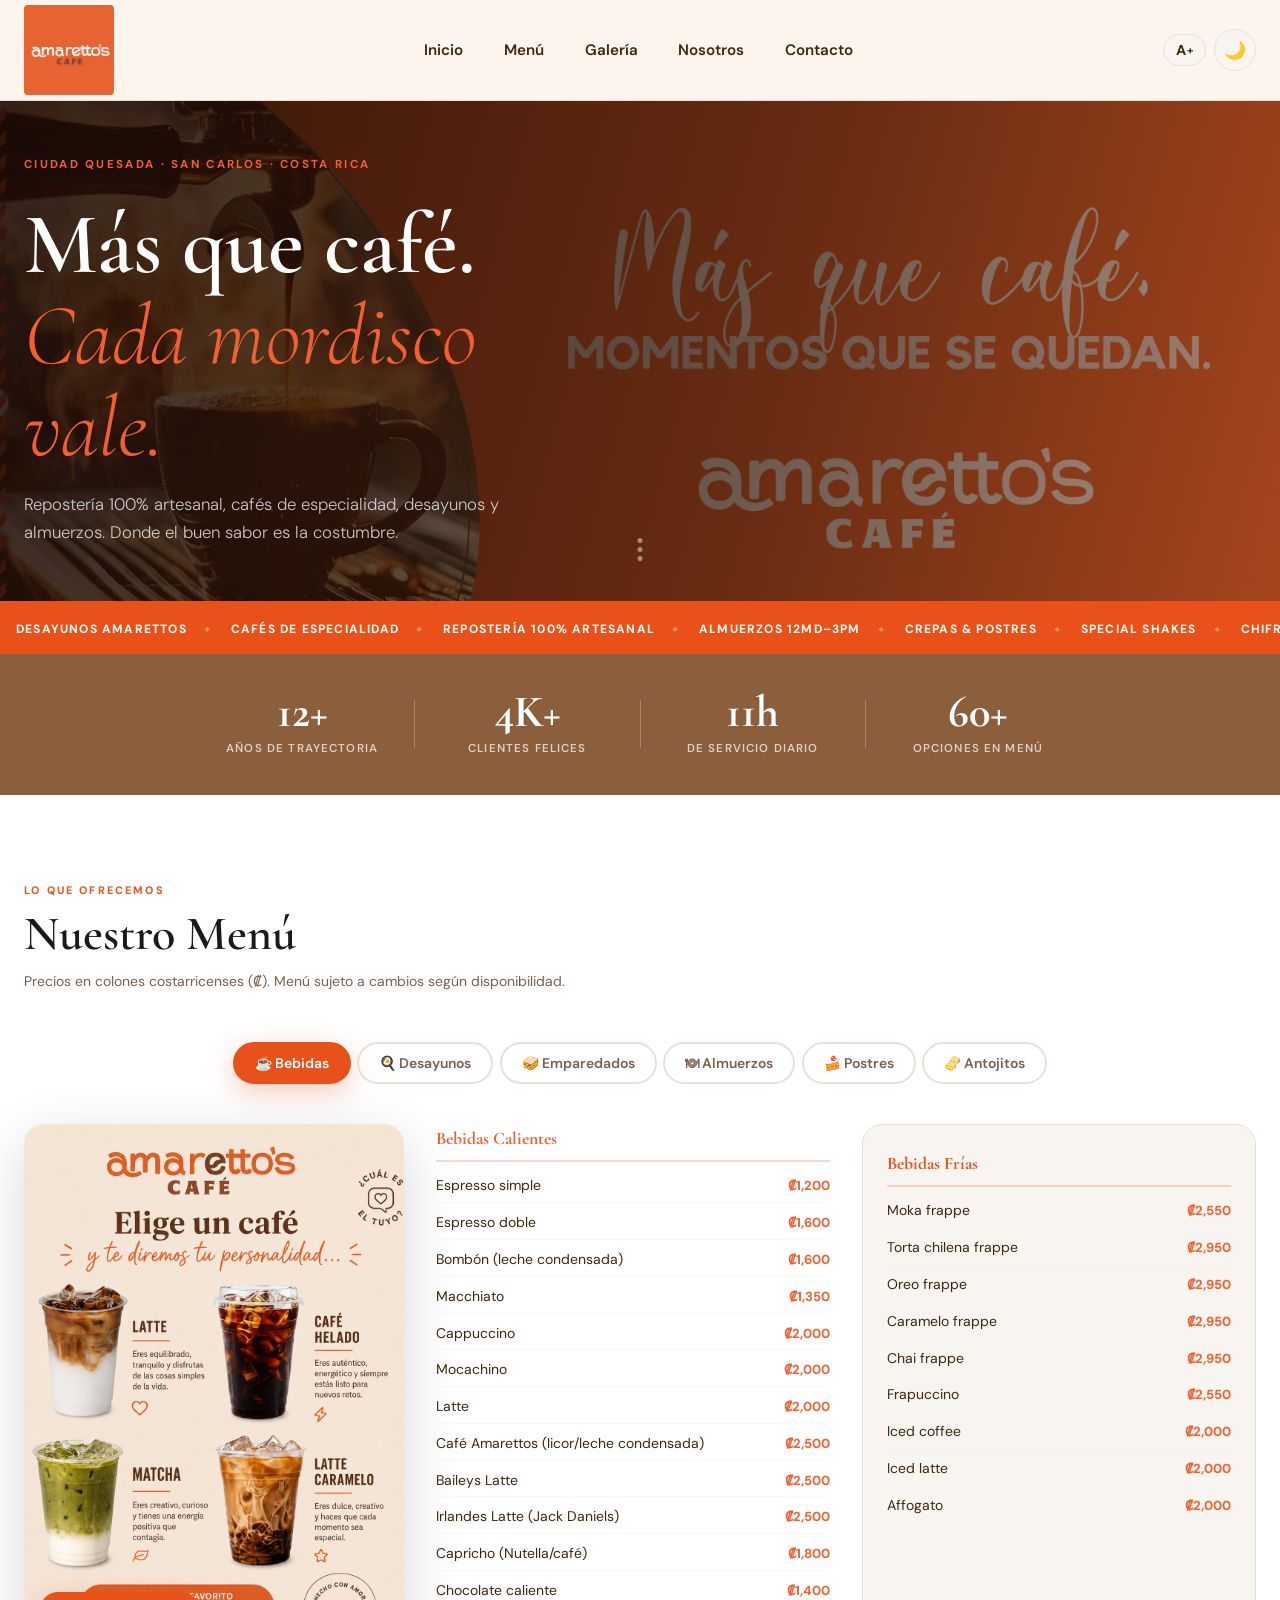
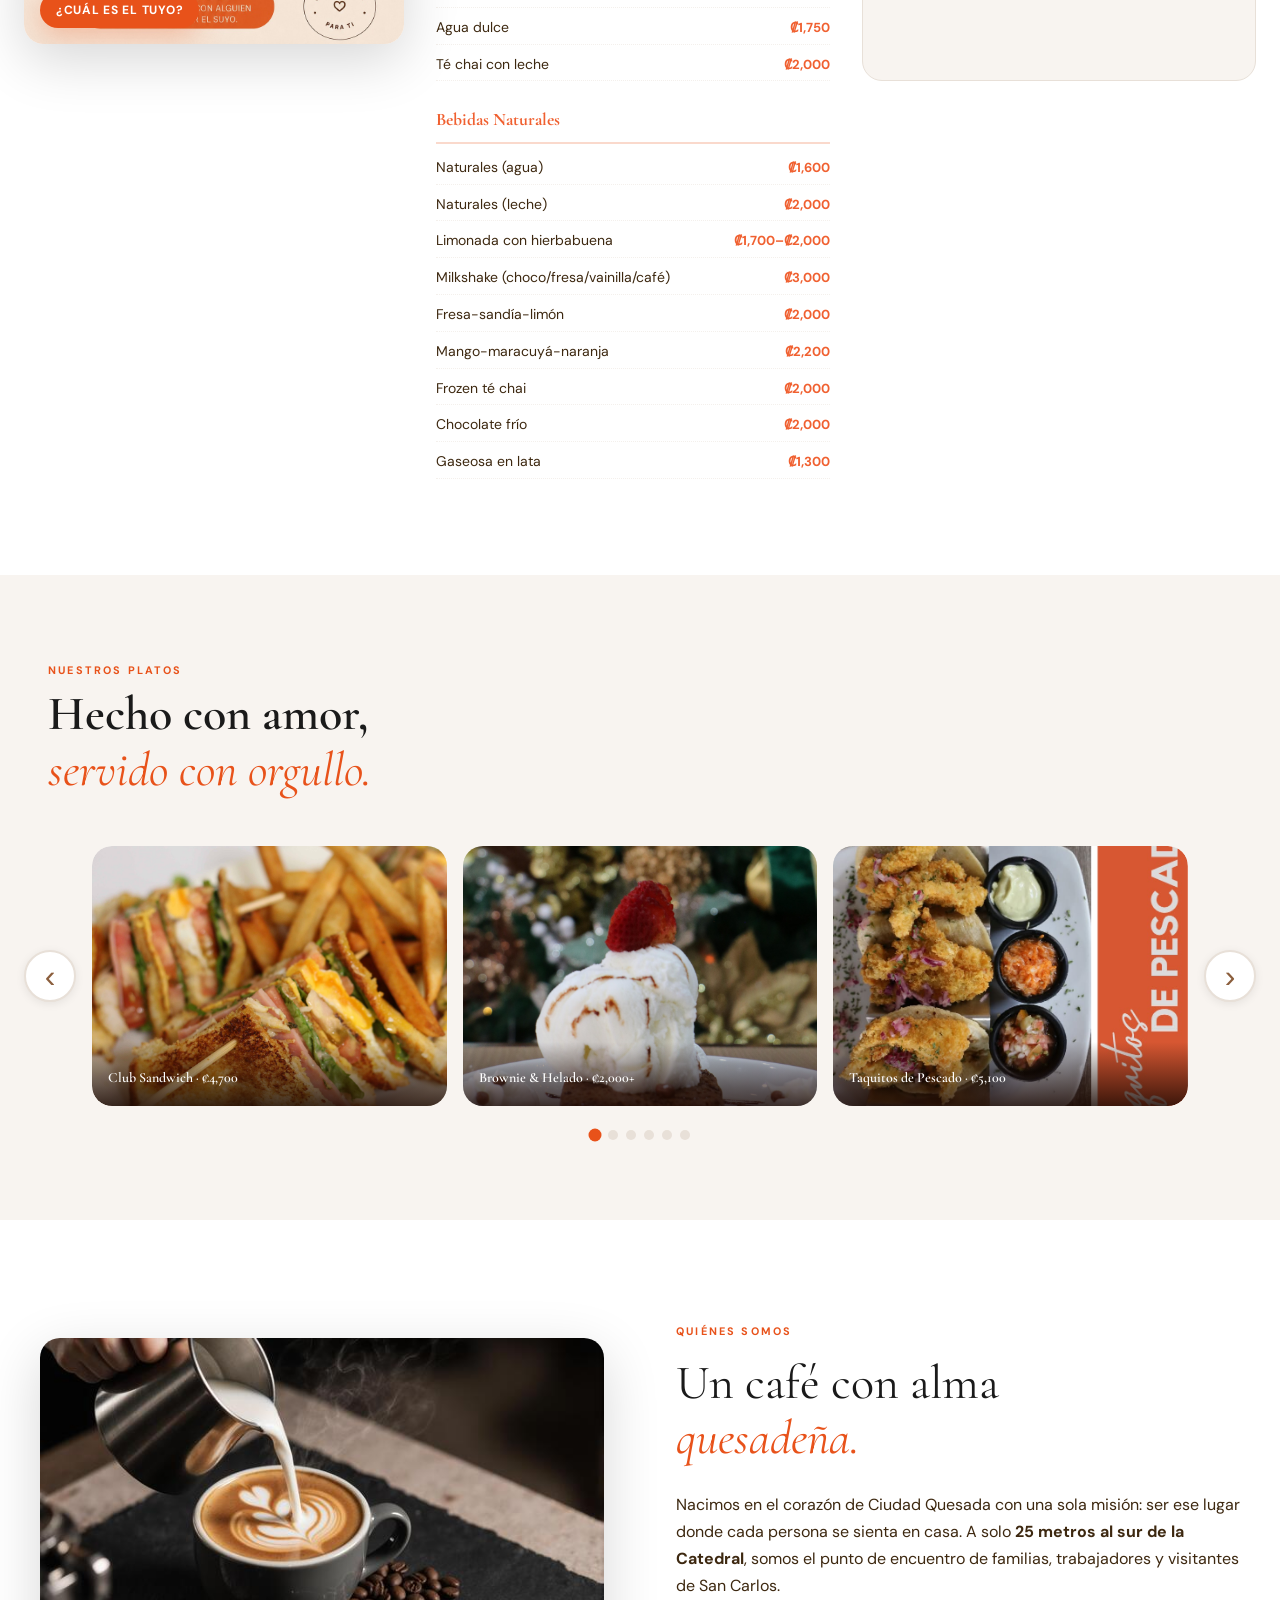
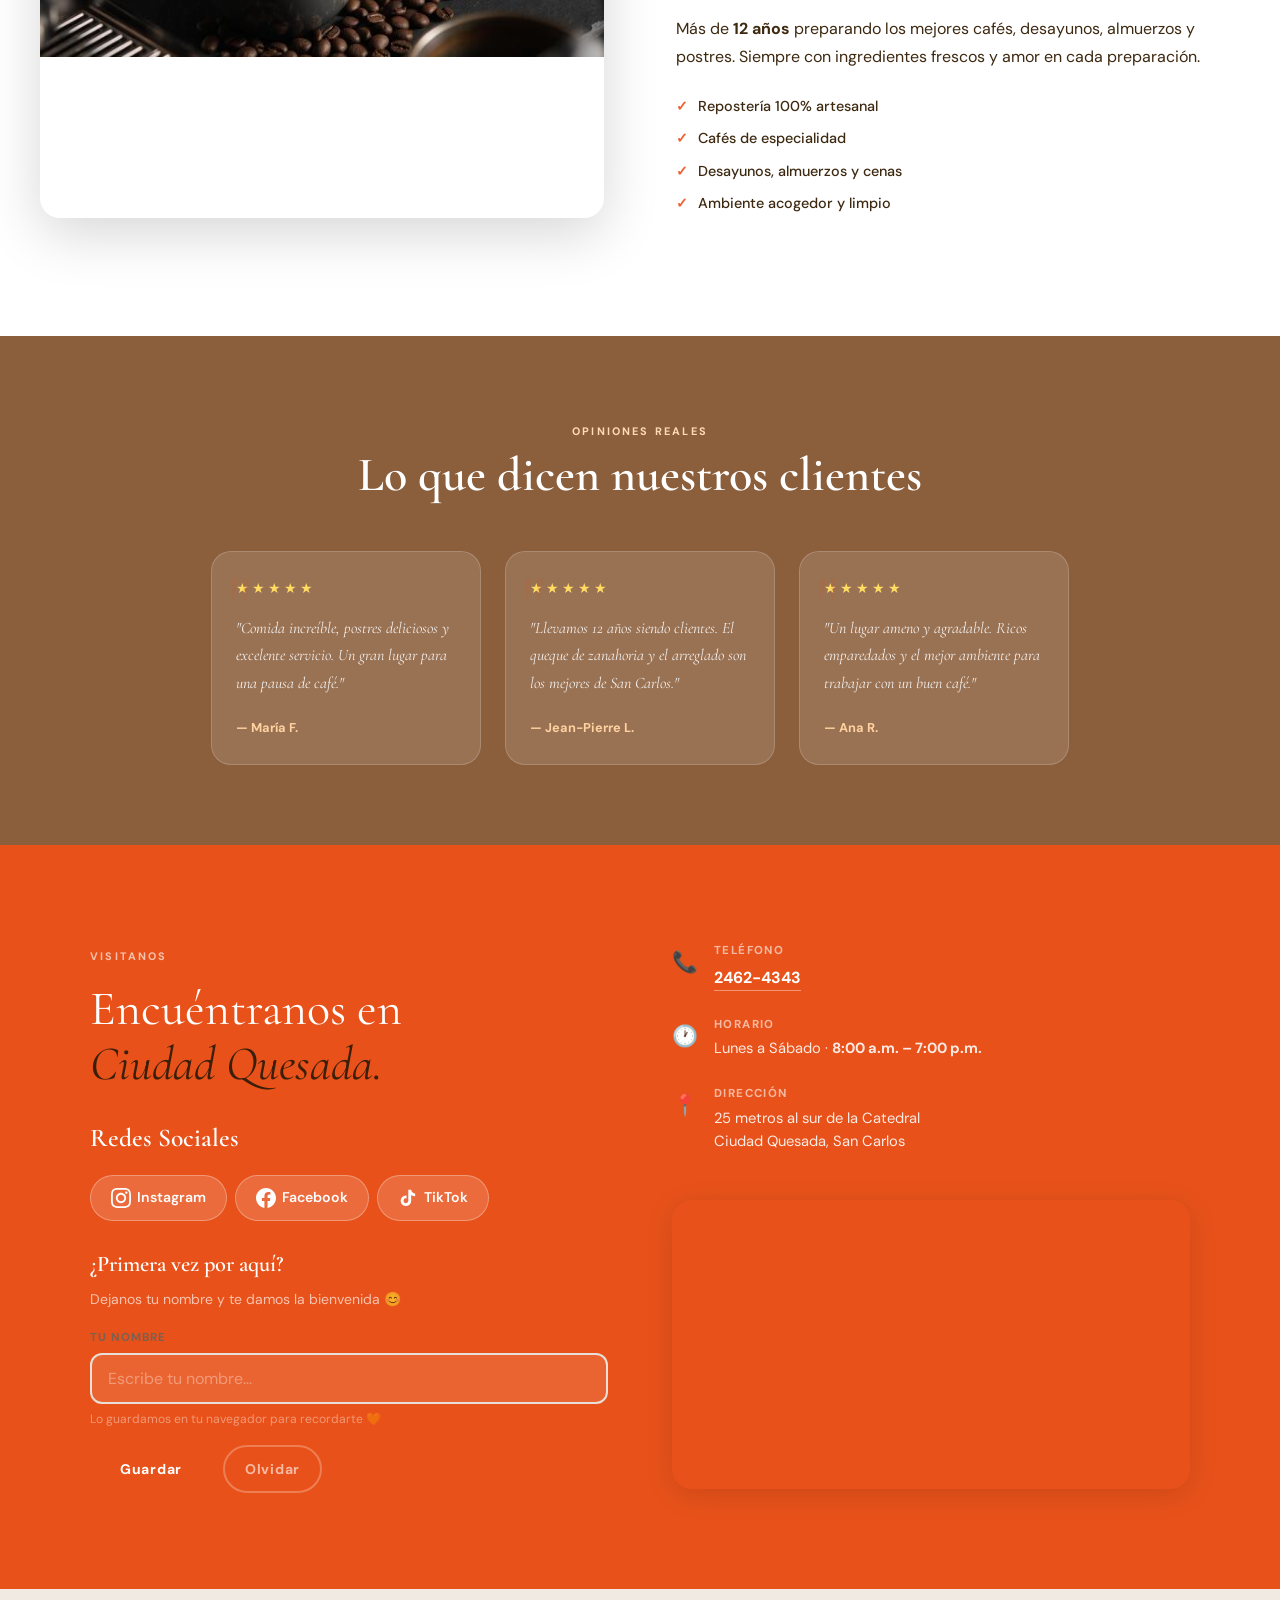
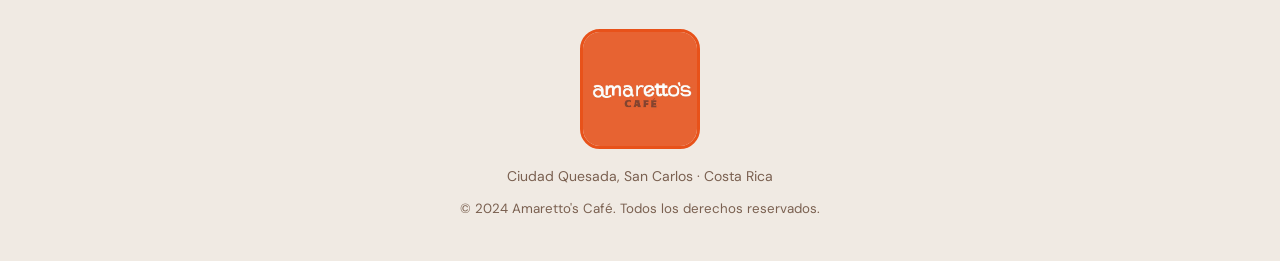
==== commit 37eb0b34: "Fix: Corrigo todos las secciones y modo de noche." ====
--- a/AmarettosCafe/index.html
+++ b/AmarettosCafe/index.html
@@ -3,7 +3,7 @@
 <head>
   <meta charset="UTF-8" />
   <meta name="viewport" content="width=device-width, initial-scale=1.0" />
-  <meta name="description" content="Amaretto's Café — Ciudad Quesada, San Carlos. Cafés de especialidad, repostería artesanal, desayunos, almuerzos y postres. Abierto Lun–Sáb 8am–7pm. Tel: 2462-4343." />
+  <meta name="description" content="Amaretto's Café — Ciudad Quesada, San Carlos. Cafés de especialidad, repostería artesanal, desayunos, almuerzos y postres. Tel: 2462-4343." />
   <title>Amaretto's Café | Ciudad Quesada</title>
   <link rel="preconnect" href="https://fonts.googleapis.com" />
   <link rel="preconnect" href="https://fonts.gstatic.com" crossorigin />
@@ -12,7 +12,7 @@
 </head>
 <body>
 
-  <!-- ========== NAVBAR — FLEXBOX ========== -->
+  <!-- ========== NAVBAR ========== -->
   <header class="site-header" role="banner">
     <nav class="navbar" aria-label="Navegación principal">
 
@@ -20,7 +20,6 @@
         <img src="img/logo.jpg" alt="Logo Amaretto's Café" class="nav-logo-img" />
       </a>
 
-      <!-- FLEXBOX: links de navegación -->
       <ul class="nav-menu" id="navMenu">
         <li><a class="nav-link" href="#inicio">Inicio</a></li>
         <li><a class="nav-link" href="#menu">Menú</a></li>
@@ -30,6 +29,10 @@
       </ul>
 
       <div class="nav-actions">
+        <!-- Botón accesibilidad: tamaño de texto (inclusión) -->
+        <button class="a11y-font-btn" id="fontSizeBtn" aria-label="Aumentar tamaño de texto" title="Cambiar tamaño de texto">
+          <span aria-hidden="true">A</span><span class="a11y-plus" aria-hidden="true">+</span>
+        </button>
         <button class="theme-toggle" id="themeToggle" aria-label="Cambiar a modo oscuro" title="Cambiar tema">
           <span id="themeIcon" aria-hidden="true">🌙</span>
         </button>
@@ -52,18 +55,15 @@
         <div class="hero-overlay"></div>
       </div>
       <div class="hero-inner">
-      <div class="hero-content" data-animate="fadeUp">
-        <p class="hero-eyebrow">Ciudad Quesada · San Carlos · Costa Rica</p>
-        <h1 id="hero-heading" class="hero-title">
-          Más que café.<br />
-          <em>Cada mordisco vale.</em>
-        </h1>
-        <p class="hero-sub">Repostería 100% artesanal, cafés de especialidad, desayunos y almuerzos. Donde el buen sabor es la costumbre.</p>
-
-
-      </div>
-      </div><!-- /hero-content -->
-      </div><!-- /hero-inner -->
+        <div class="hero-content" data-animate="fadeUp">
+          <p class="hero-eyebrow">Ciudad Quesada · San Carlos · Costa Rica</p>
+          <h1 id="hero-heading" class="hero-title">
+            Más que café.<br />
+            <em>Cada mordisco vale.</em>
+          </h1>
+          <p class="hero-sub">Repostería 100% artesanal, cafés de especialidad, desayunos y almuerzos. Donde el buen sabor es la costumbre.</p>
+        </div>
+      </div>
       <div class="hero-scroll" aria-hidden="true">
         <span></span><span></span><span></span>
       </div>
@@ -96,8 +96,8 @@
     </div>
 
     <!-- ========== STATS — FLEXBOX ========== -->
-    <section class="stats-section" aria-labelledby="stats-sr-heading">
-      <h2 id="stats-sr-heading" class="sr-only">Datos de Amaretto's Café</h2>
+    <section class="stats-section" aria-labelledby="stats-sr">
+      <h2 id="stats-sr" class="sr-only">Datos de Amaretto's Café</h2>
       <div class="stats-flex" data-animate="fadeUp" role="list">
         <div class="stat-item" role="listitem">
           <span class="stat-n" aria-label="Más de 12 años">12+</span>
@@ -121,116 +121,116 @@
       </div>
     </section>
 
-    <!-- ========== MENÚ COMPLETO ========== -->
+    <!-- ========== MENÚ ACTUALIZADO ========== -->
     <section class="menu-section" id="menu" aria-labelledby="menu-heading">
       <div class="section-header" data-animate="fadeUp">
         <span class="section-tag">Lo que ofrecemos</span>
         <h2 id="menu-heading">Nuestro Menú</h2>
-        <p>Todo preparado con ingredientes frescos. Precios en colones costarricenses (₡).</p>
+        <p>Precios en colones costarricenses (₡). Menú sujeto a cambios según disponibilidad.</p>
       </div>
 
       <!-- Tabs de menú -->
       <div class="tab-bar" role="tablist" aria-label="Categorías del menú" data-animate="fadeUp">
-        <button class="tab-btn active" role="tab" aria-selected="true"  aria-controls="tab-desayuno"   id="btn-desayuno">🍳 Desayunos</button>
-        <button class="tab-btn"        role="tab" aria-selected="false" aria-controls="tab-bebidas"    id="btn-bebidas">☕ Bebidas</button>
+        <button class="tab-btn active" role="tab" aria-selected="true"  aria-controls="tab-bebidas"    id="btn-bebidas">☕ Bebidas</button>
+        <button class="tab-btn"        role="tab" aria-selected="false" aria-controls="tab-desayuno"   id="btn-desayuno">🍳 Desayunos</button>
         <button class="tab-btn"        role="tab" aria-selected="false" aria-controls="tab-emparedados" id="btn-emparedados">🥪 Emparedados</button>
         <button class="tab-btn"        role="tab" aria-selected="false" aria-controls="tab-almuerzo"   id="btn-almuerzo">🍽 Almuerzos</button>
         <button class="tab-btn"        role="tab" aria-selected="false" aria-controls="tab-postres"    id="btn-postres">🍰 Postres</button>
         <button class="tab-btn"        role="tab" aria-selected="false" aria-controls="tab-antojitos"  id="btn-antojitos">🫔 Antojitos</button>
       </div>
 
-      <!-- DESAYUNOS -->
-      <div class="tab-panel active" id="tab-desayuno" role="tabpanel" aria-labelledby="btn-desayuno">
+      <!-- BEBIDAS -->
+      <div class="tab-panel active" id="tab-bebidas" role="tabpanel" aria-labelledby="btn-bebidas">
         <div class="panel-layout">
           <div class="panel-img" data-animate="slideLeft">
-            <img src="img/desayuno-gallo.jpg" alt="Desayuno típico tico con gallo pinto, huevo, plátano maduro y queso Turrialba de Amaretto's Café" />
-            <div class="panel-img-badge">Desayuna con nosotros · ¡Empieza el día excelente!</div>
+            <img src="img/cafes-frios.jpg" alt="Variedad de cafés fríos de Amaretto's Café: Latte, Café Helado y Caramelo" />
+            <div class="panel-img-badge">¿Cuál es el tuyo?</div>
           </div>
           <div class="panel-content" data-animate="fadeUp">
-            <!-- CSS GRID para items del menú -->
             <div class="menu-grid-items">
               <div class="mcat">
-                <h3>Desayunos Especiales</h3>
-                <ul>
-                  <li><span>Pita desayuno (gallo pinto, huevo, queso Turrialba, plátano)</span><span>₡3,300</span></li>
-                  <li><span>Bowl de frutas y granola (yogurt + granola de la casa)</span><span>₡2,600</span></li>
-                  <li><span>Pareja de prensadas de queso con pico de gallo</span><span>₡1,900</span></li>
-                  <li><span>Tostadas de masa madre con guacamole, pico de gallo y mozzarella</span><span>₡3,200</span></li>
-                </ul>
-              </div>
-              <div class="mcat">
-                <h3>¡Arma tu propio desayuno!</h3>
-                <ul>
-                  <li><span>Orden de gallo pinto</span><span>₡1,000</span></li>
-                  <li><span>Huevos al gusto</span><span>₡800</span></li>
-                  <li><span>Jamón</span><span>₡1,100</span></li>
-                  <li><span>Tocineta</span><span>₡1,250</span></li>
-                  <li><span>Queso tipo Turrialba</span><span>₡900</span></li>
-                  <li><span>Plátano maduro</span><span>₡660</span></li>
-                  <li><span>Orden de frutas</span><span>₡1,250</span></li>
-                  <li><span>Tostadas</span><span>₡700</span></li>
+                <h3>Bebidas Calientes</h3>
+                <ul>
+                  <li><span>Espresso simple</span><span>₡1,200</span></li>
+                  <li><span>Espresso doble</span><span>₡1,600</span></li>
+                  <li><span>Bombón (leche condensada)</span><span>₡1,600</span></li>
+                  <li><span>Macchiato</span><span>₡1,350</span></li>
+                  <li><span>Cappuccino</span><span>₡2,000</span></li>
+                  <li><span>Mocachino</span><span>₡2,000</span></li>
+                  <li><span>Latte</span><span>₡2,000</span></li>
+                  <li><span>Café Amarettos (licor/leche condensada)</span><span>₡2,500</span></li>
+                  <li><span>Baileys Latte</span><span>₡2,500</span></li>
+                  <li><span>Irlandes Latte (Jack Daniels)</span><span>₡2,500</span></li>
+                  <li><span>Capricho (Nutella/café)</span><span>₡1,800</span></li>
+                  <li><span>Chocolate caliente</span><span>₡1,400</span></li>
+                  <li><span>Agua dulce</span><span>₡1,750</span></li>
+                  <li><span>Té chai con leche</span><span>₡2,000</span></li>
                 </ul>
               </div>
               <div class="mcat mcat-highlight">
-                <h3>Para el Cafecito de la Tarde</h3>
-                <ul>
-                  <li><span>Minicroissant de pollo</span><span>₡1,700</span></li>
-                  <li><span>Minicroissant de jamón y queso</span><span>₡1,600</span></li>
-                  <li><span>Tostadas con queso gratinado</span><span>₡2,200</span></li>
-                  <li><span>Tostadas masa madre tipo caprese</span><span>₡3,550</span></li>
-                  <li><span>Tortilla de queso con natilla</span><span>₡1,800</span></li>
-                  <li><span>Tamal</span><span>₡1,250</span></li>
-                </ul>
-              </div>
-            </div>
-          </div>
-        </div>
-      </div>
-
-      <!-- BEBIDAS -->
-      <div class="tab-panel" id="tab-bebidas" role="tabpanel" aria-labelledby="btn-bebidas" hidden>
+                <h3>Bebidas Frías</h3>
+                <ul>
+                  <li><span>Moka frappe</span><span>₡2,550</span></li>
+                  <li><span>Torta chilena frappe</span><span>₡2,950</span></li>
+                  <li><span>Oreo frappe</span><span>₡2,950</span></li>
+                  <li><span>Caramelo frappe</span><span>₡2,950</span></li>
+                  <li><span>Chai frappe</span><span>₡2,950</span></li>
+                  <li><span>Frapuccino</span><span>₡2,550</span></li>
+                  <li><span>Iced coffee</span><span>₡2,000</span></li>
+                  <li><span>Iced latte</span><span>₡2,000</span></li>
+                  <li><span>Affogato</span><span>₡2,000</span></li>
+                </ul>
+              </div>
+              <div class="mcat">
+                <h3>Bebidas Naturales</h3>
+                <ul>
+                  <li><span>Naturales (agua)</span><span>₡1,600</span></li>
+                  <li><span>Naturales (leche)</span><span>₡2,000</span></li>
+                  <li><span>Limonada con hierbabuena</span><span>₡1,700–₡2,000</span></li>
+                  <li><span>Milkshake (choco/fresa/vainilla/café)</span><span>₡3,000</span></li>
+                  <li><span>Fresa-sandía-limón</span><span>₡2,000</span></li>
+                  <li><span>Mango-maracuyá-naranja</span><span>₡2,200</span></li>
+                  <li><span>Frozen té chai</span><span>₡2,000</span></li>
+                  <li><span>Chocolate frío</span><span>₡2,000</span></li>
+                  <li><span>Gaseosa en lata</span><span>₡1,300</span></li>
+                </ul>
+              </div>
+            </div>
+          </div>
+        </div>
+      </div>
+
+      <!-- DESAYUNOS -->
+      <div class="tab-panel" id="tab-desayuno" role="tabpanel" aria-labelledby="btn-desayuno" hidden>
         <div class="panel-layout">
           <div class="panel-img" data-animate="slideLeft">
-            <img src="img/cafes-frios.jpg" alt="Variedad de cafés fríos de Amaretto's Café: Latte, Café Helado, Matcha y Latte Caramelo" />
-            <div class="panel-img-badge">¿Cuál es el tuyo?</div>
+            <img src="img/desayuno-gallo.jpg" alt="Desayuno típico tico con gallo pinto, huevo, plátano y queso Turrialba de Amaretto's Café" />
+            <div class="panel-img-badge">¡Empieza el día excelente!</div>
           </div>
           <div class="panel-content" data-animate="fadeUp">
             <div class="menu-grid-items">
-              <div class="mcat">
-                <h3>Espresso</h3>
-                <ul>
-                  <li><span>Simple</span><span>₡800</span></li>
-                  <li><span>Doppio</span><span>₡1,400</span></li>
-                  <li><span>Bombón (leche condensada)</span><span>₡1,550</span></li>
-                  <li><span>Macchiato</span><span>₡1,000</span></li>
-                  <li><span>Cortado</span><span>₡1,100</span></li>
-                </ul>
-              </div>
               <div class="mcat mcat-highlight">
-                <h3>Cafés Especiales</h3>
-                <ul>
-                  <li><span>Cappuccino</span><span>₡1,500</span></li>
-                  <li><span>Mocca (chocolate/chantilly)</span><span>₡1,750</span></li>
-                  <li><span>Latte</span><span>₡1,550</span></li>
-                  <li><span>Amarettos (licor/leche condensada)</span><span>₡1,900</span></li>
-                  <li><span>Baileys Latte</span><span>₡2,000</span></li>
-                  <li><span>Irlandes Latte (Jack Daniels)</span><span>₡2,100</span></li>
-                  <li><span>Capricho (Nutella/espresso)</span><span>₡2,000</span></li>
-                  <li><span>Chocolate (leche/chantilly)</span><span>₡1,500</span></li>
-                </ul>
-                <p class="mcat-note">* Sirope saborizado: +₡400</p>
-              </div>
-              <div class="mcat">
-                <h3>Special Shakes & Naturales</h3>
-                <ul>
-                  <li><span>Fresa-sandía-limón</span><span>₡1,700</span></li>
-                  <li><span>Mango-maracuyá-naranja</span><span>₡2,090</span></li>
-                  <li><span>Frozen Chai</span><span>₡1,900</span></li>
-                  <li><span>Fresa & mora colada</span><span>₡2,000</span></li>
-                  <li><span>Milkshakes (choco/fresa/vainilla/oreo)</span><span>₡2,700</span></li>
-                  <li><span>Smoothies frutales (10 sabores)</span><span>₡1,400–₡1,600</span></li>
-                  <li><span>Limonadas con hierbabuena</span><span>₡1,650</span></li>
-                  <li><span>Batido proteico (whey, 24g)</span><span>₡2,400–₡2,600</span></li>
+                <h3>Nuestros Típicos</h3>
+                <ul>
+                  <li><span>Picadillo de arracache</span><span>₡1,800</span></li>
+                  <li><span>Tortilla de queso con natilla</span><span>₡2,300</span></li>
+                  <li><span>Tortilla de queso acomp. queso fresco</span><span>₡2,300</span></li>
+                  <li><span>Queso a la plancha</span><span>₡1,750</span></li>
+                  <li><span>Prensada de queso</span><span>₡2,000</span></li>
+                  <li><span>Empanada tica (pollo/carne mechada)</span><span>₡2,500</span></li>
+                  <li><span>Tamal</span><span>₡1,750</span></li>
+                </ul>
+              </div>
+              <div class="mcat">
+                <h3>Para acompañar tu café</h3>
+                <ul>
+                  <li><span>Mini croissant de pollo</span><span>₡1,900</span></li>
+                  <li><span>Mini croissant de carne mechada</span><span>₡2,000</span></li>
+                  <li><span>Mini croissant jamón y queso amarillo</span><span>₡1,800</span></li>
+                  <li><span>Mini croissant relleno con Nutella</span><span>₡1,600</span></li>
+                  <li><span>Tostadas con queso fresco</span><span>₡2,000</span></li>
+                  <li><span>Tostadas con queso mozzarella</span><span>₡2,800</span></li>
+                  <li><span>Tostadas capresse</span><span>₡3,300</span></li>
                 </ul>
               </div>
             </div>
@@ -242,40 +242,44 @@
       <div class="tab-panel" id="tab-emparedados" role="tabpanel" aria-labelledby="btn-emparedados" hidden>
         <div class="panel-layout">
           <div class="panel-img" data-animate="slideLeft">
-            <img src="img/club-sandwich.jpg" alt="Club sandwich Amarettos con jamón, lechuga, tomate, huevo y papas fritas" />
-            <div class="panel-img-badge">Pan blanco o integral · ¡Vos elegís!</div>
+            <img src="img/club-sandwich.jpg" alt="Club Sandwich Amarettos con jamón, lechuga, tomate, huevo y papas artesanales" />
+            <div class="panel-img-badge">Pan blanco o integral</div>
           </div>
           <div class="panel-content" data-animate="fadeUp">
             <div class="menu-grid-items">
               <div class="mcat">
                 <h3>Emparedados</h3>
                 <ul>
-                  <li><span>Especial Amarettos</span><span>₡4,290</span></li>
-                  <li><span>Pavo liviano</span><span>₡2,700</span></li>
-                  <li><span>Emparedado tico</span><span>₡3,000</span></li>
-                  <li><span>Tradicional jamón y queso americano</span><span>₡2,400</span></li>
-                  <li><span>Lápiz de atún</span><span>₡2,800</span></li>
-                  <li><span>Pollo y tres quesos</span><span>₡3,200</span></li>
-                  <li><span>Club Sandwich con papas fritas</span><span>₡4,100</span></li>
+                  <li><span>Especial Amarettos con papas bravas</span><span>₡4,650</span></li>
+                  <li><span>Jamón de pavo</span><span>₡3,000</span></li>
+                  <li><span>Filete de pollo con papas bravas</span><span>₡3,900</span></li>
+                  <li><span>Filete de pollo con carne mechada</span><span>₡3,300</span></li>
+                  <li><span>Lápiz tradicional de jamón y queso</span><span>₡3,250</span></li>
+                  <li><span>Lápiz de atún</span><span>₡2,700</span></li>
+                  <li><span>Filete pollo, tres quesos y pesto</span><span>₡4,450</span></li>
+                  <li><span>Club Sandwich con papas bravas</span><span>₡4,700</span></li>
+                  <li><span>Lápiz de pollo tocineta</span><span>₡3,500</span></li>
+                  <li><span>Panino de pollo al pesto</span><span>₡3,200</span></li>
+                  <li><span>Panino tipo caprese</span><span>₡3,450</span></li>
+                  <li><span>Panino</span><span>₡3,650</span></li>
                 </ul>
               </div>
               <div class="mcat mcat-highlight">
-                <h3>Paninis</h3>
-                <ul>
-                  <li><span>Panini italiano</span><span>₡2,600</span></li>
-                  <li><span>Panini de pollo al pesto</span><span>₡2,950</span></li>
-                  <li><span>Panini tipo caprese</span><span>₡3,100</span></li>
-                  <li><span>Panini americano</span><span>₡3,600</span></li>
-                </ul>
-              </div>
-              <div class="mcat">
-                <h3>Pitas (Pan Árabe)</h3>
-                <ul>
-                  <li><span>Pita Amarettos con papas fritas</span><span>₡3,850</span></li>
-                  <li><span>Pita de pollo light</span><span>₡3,400</span></li>
-                  <li><span>Pita de jamón de pavo light</span><span>₡3,300</span></li>
-                  <li><span>Pita caprese</span><span>₡3,300</span></li>
-                  <li><span>Pita de camarones con chipotle</span><span>₡4,500</span></li>
+                <h3>Pitas</h3>
+                <ul>
+                  <li><span>Pita Amarettos con papas bravas</span><span>₡4,200</span></li>
+                  <li><span>Pita de pollo light</span><span>₡3,900</span></li>
+                  <li><span>Pita de jamón de pavo light</span><span>₡3,700</span></li>
+                  <li><span>Pita de jamón de pavo y aguacate</span><span>₡3,750</span></li>
+                  <li><span>Pita caprese</span><span>₡3,850</span></li>
+                  <li><span>Pita de camarones con chipotle</span><span>₡5,300</span></li>
+                </ul>
+                <h3 style="margin-top:1rem">Menú Infantil</h3>
+                <ul>
+                  <li><span>Fajitas de pollo con papas fritas</span><span>₡3,900</span></li>
+                  <li><span>Mini pizza de jamón y queso</span><span>₡3,600</span></li>
+                  <li><span>Queso hamburguesa con papitas</span><span>₡3,600</span></li>
+                  <li><span>Copita de helados</span><span>₡1,800</span></li>
                 </ul>
               </div>
             </div>
@@ -287,42 +291,55 @@
       <div class="tab-panel" id="tab-almuerzo" role="tabpanel" aria-labelledby="btn-almuerzo" hidden>
         <div class="panel-layout">
           <div class="panel-img" data-animate="slideLeft">
-            <img src="img/arroz-pollo.jpg" alt="Arroz con pollo estilo Amaretto's Café, colorido y lleno de sabor" />
+            <img src="img/arroz-pollo.jpg" alt="Arroz con pollo colorido con vegetales frescos de Amaretto's Café" />
             <div class="panel-img-badge">Almuerzos · 12md – 3pm</div>
           </div>
           <div class="panel-content" data-animate="fadeUp">
             <div class="menu-grid-items">
               <div class="mcat mcat-highlight">
-                <h3>Casados · ₡3,900</h3>
-                <p class="cat-desc">Arroz · Frijoles · Ensalada verde · Plátano maduro · Picadillo · Bebida natural pequeña</p>
-                <ul>
-                  <li><span>Bistek de res encebollado</span></li>
-                  <li><span>Filet de pollo</span></li>
-                  <li><span>Fajitas de pollo empanizadas</span></li>
-                  <li><span>Filet de pescado</span></li>
-                  <li><span>Chuleta de cerdo</span></li>
-                  <li><span>Plato del día (con bebida)</span><span>₡3,700</span></li>
-                </ul>
-              </div>
-              <div class="mcat">
-                <h3>Especialidades</h3>
-                <ul>
-                  <li><span>Lomito en salsa de la casa</span><span>₡6,300</span></li>
-                  <li><span>Fajitas de lomo a la jalapeña</span><span>₡5,650</span></li>
-                  <li><span>Salmón a la plancha</span><span>₡6,800</span></li>
-                  <li><span>Pollo a la suiza</span><span>₡4,950</span></li>
-                  <li><span>Lasaña de pollo en salsa blanca</span><span>₡4,800</span></li>
-                  <li><span>Arroz con camarones</span><span>₡4,900</span></li>
-                  <li><span>Pincho de res</span><span>₡5,200</span></li>
+                <h3>Casados · ₡4,000</h3>
+                <p class="cat-desc">Arroz · Frijoles · Picadillo · Ensalada verde · Plátano maduro · Incluye bebida</p>
+                <ul>
+                  <li><span>Lomo de res</span></li>
+                  <li><span>Filete de pollo</span></li>
+                  <li><span>Chuleta</span></li>
+                  <li><span>Casado Amarettos de lomo salteado (aguacate y huevo)</span><span>₡5,200</span></li>
+                  <li><span>Casado con salmón al grill</span><span>₡6,100</span></li>
+                  <li><span>Casado con camarones al grill</span><span>₡6,100</span></li>
+                  <li><span>Fajitas mixtas</span><span>₡5,300</span></li>
+                  <li><span>Plato del día (hasta agotar)</span><span>₡3,950</span></li>
+                </ul>
+              </div>
+              <div class="mcat">
+                <h3>Platos Fuertes</h3>
+                <p class="cat-desc" style="color:var(--color-text-muted)">Incluye 2 guarniciones a elegir</p>
+                <ul>
+                  <li><span>Lomito en salsa de la casa</span><span>₡6,650</span></li>
+                  <li><span>Puntas de lomito jalapeña</span><span>₡6,600</span></li>
+                  <li><span>Lomo a la plancha 200g</span><span>₡6,000</span></li>
+                  <li><span>Lomo teriyaki</span><span>₡7,000</span></li>
+                  <li><span>Salmón al grill</span><span>₡7,000</span></li>
+                  <li><span>Filete de pescado bechamel</span><span>₡5,900</span></li>
+                  <li><span>Filete de tilapia a la plancha</span><span>₡4,300</span></li>
+                  <li><span>Pollo teriyaki</span><span>₡5,500</span></li>
+                  <li><span>Lasaña de pollo</span><span>₡5,500</span></li>
                 </ul>
               </div>
               <div class="mcat">
                 <h3>Ensaladas</h3>
                 <ul>
-                  <li><span>Amarettos de pollo (tocineta/crotones/mostaza-miel)</span><span>₡4,700</span></li>
-                  <li><span>Tilapia empanizada con limón y culantro</span><span>₡4,350</span></li>
-                  <li><span>Atún con limón y culantro</span><span>₡4,250</span></li>
-                  <li><span>Ensalada de salmón (arándanos/almendras/balsámico)</span><span>₡5,500</span></li>
+                  <li><span>Ensalada Amarettos (pollo/tocineta)</span><span>₡5,500</span></li>
+                  <li><span>Ensalada de atún</span><span>₡4,250</span></li>
+                  <li><span>Ensalada vegetariana</span><span>₡—</span></li>
+                  <li><span>Bowl de salmón</span><span>₡6,300</span></li>
+                  <li><span>Bowl Filet Atún</span><span>₡6,100</span></li>
+                  <li><span>Bowl de camarones</span><span>₡6,200</span></li>
+                </ul>
+                <h3 style="margin-top:1rem">Arroces</h3>
+                <ul>
+                  <li><span>Arroz con camarones</span><span>₡8,200</span></li>
+                  <li><span>Arroz con pollo</span><span>₡4,100</span></li>
+                  <li><span>Arroz de la casa</span><span>₡4,100</span></li>
                 </ul>
               </div>
             </div>
@@ -342,39 +359,29 @@
               <div class="mcat mcat-highlight">
                 <h3>Nuestros Queques</h3>
                 <ul>
-                  <li><span>Queque zanahoria Amarettos</span><span>₡2,000</span></li>
-                  <li><span>Queque húmedo de chocolate</span><span>₡1,800</span></li>
-                  <li><span>Queque vainilla con dulce de leche</span><span>₡1,600</span></li>
-                  <li><span>Queque seco de naranja con pasas</span><span>₡1,485</span></li>
-                  <li><span>Budín de maíz dulce</span><span>₡1,450</span></li>
-                  <li><span>+ Helado adicional</span><span>₡400</span></li>
+                  <li><span>Queque zanahoria</span><span>₡2,500</span></li>
+                  <li><span>Queque tipo cajeta de higos</span><span>₡2,500</span></li>
+                  <li><span>Queque de limón y arándanos</span><span>₡2,600</span></li>
+                  <li><span>Queque red velvet</span><span>₡2,500</span></li>
+                  <li><span>Queque de chocolate</span><span>₡2,000</span></li>
+                  <li><span>Queque seco de naranja</span><span>₡1,700</span></li>
+                  <li><span>+ Helado adicional</span><span>₡2,300</span></li>
                 </ul>
               </div>
               <div class="mcat">
                 <h3>Postres</h3>
                 <ul>
-                  <li><span>Pay de limón</span><span>₡1,650</span></li>
-                  <li><span>NY Cheesecake (fresa/maracuyá)</span><span>₡2,200</span></li>
-                  <li><span>Tiramisú</span><span>₡2,150</span></li>
-                  <li><span>El clásico tres leches</span><span>₡1,650</span></li>
-                  <li><span>Pecan pay con helado de vainilla</span><span>₡2,600</span></li>
-                  <li><span>Flan de coco</span><span>₡1,600</span></li>
-                  <li><span>Brownie</span><span>₡1,100</span></li>
-                </ul>
-              </div>
-              <div class="mcat">
-                <h3>Crepas</h3>
-                <ul>
-                  <li><span>Nutella, fresas, helado, crema batida</span><span>₡2,550</span></li>
-                  <li><span>Nutella, banano, fresas, helado</span><span>₡2,650</span></li>
-                  <li><span>Nutella, melocotón, helado</span><span>₡2,500</span></li>
-                </ul>
-                <h3 style="margin-top:1rem">Repostería</h3>
-                <ul>
-                  <li><span>Rollo de canela</span><span>₡1,450</span></li>
-                  <li><span>Alfajor de dulce de leche</span><span>₡1,000</span></li>
-                  <li><span>Crocante de almendras</span><span>₡1,500</span></li>
-                  <li><span>Empanadita de piña</span><span>₡770</span></li>
+                  <li><span>Tiramisú</span><span>₡2,600</span></li>
+                  <li><span>Tres leches</span><span>₡2,400</span></li>
+                  <li><span>Flan de coco</span><span>₡2,400</span></li>
+                  <li><span>Cheesecake fresa/maracuyá</span><span>₡2,800</span></li>
+                  <li><span>Pay de limón</span><span>₡2,400</span></li>
+                </ul>
+                <h3 style="margin-top:1rem">Crepas</h3>
+                <ul>
+                  <li><span>Nutella, fresas, helado, crema batida</span><span>₡3,300</span></li>
+                  <li><span>Nutella, banano, fresas, helado</span><span>₡3,350</span></li>
+                  <li><span>Nutella, melocotón, helado</span><span>₡3,400</span></li>
                 </ul>
               </div>
             </div>
@@ -386,7 +393,7 @@
       <div class="tab-panel" id="tab-antojitos" role="tabpanel" aria-labelledby="btn-antojitos" hidden>
         <div class="panel-layout">
           <div class="panel-img" data-animate="slideLeft">
-            <img src="img/hamburguesa.jpg" alt="Hamburguesa Amarettos de res con lechuga, tomate y queso - Cada mordisco vale" />
+            <img src="img/hamburguesa.jpg" alt="Hamburguesa artesanal de carne de Amaretto's Café con papas fritas" />
             <div class="panel-img-badge">Cada mordisco vale.</div>
           </div>
           <div class="panel-content" data-animate="fadeUp">
@@ -394,23 +401,25 @@
               <div class="mcat mcat-highlight">
                 <h3>Antojitos</h3>
                 <ul>
-                  <li><span>Chifrijo Amarettos</span><span>₡4,200</span></li>
-                  <li><span>Hamburguesa Amarettos de res</span><span>₡4,600</span></li>
-                  <li><span>Hamburguesa de pollo</span><span>₡4,300</span></li>
-                  <li><span>Nachos especiales</span><span>₡4,000</span></li>
-                  <li><span>Burrito especial Amarettos</span><span>₡3,550</span></li>
-                  <li><span>Quesadilla Amarettos</span><span>₡3,670</span></li>
-                  <li><span>Wrap Amarettos de pollo</span><span>₡3,650</span></li>
+                  <li><span>Hamburguesa artesanal de carne</span><span>₡5,200</span></li>
+                  <li><span>Hamburguesa artesanal de pollo</span><span>₡4,800</span></li>
+                  <li><span>Nachos</span><span>₡4,200</span></li>
+                  <li><span>Dedos de pollo con chipotle</span><span>₡4,500</span></li>
+                  <li><span>Dedos de pescado con salsa tártara</span><span>₡4,600</span></li>
+                  <li><span>Quesadilla</span><span>₡3,500</span></li>
+                  <li><span>Chifrijo Amarettos</span><span>₡—</span></li>
                 </ul>
               </div>
               <div class="mcat">
                 <h3>Para Compartir</h3>
                 <ul>
-                  <li><span>Deditos de pollo</span><span>₡4,200</span></li>
-                  <li><span>Palitos mozzarella con salsa pomodoro</span><span>₡3,000</span></li>
-                  <li><span>Papas bravas (albahaca/chipotle)</span><span>₡2,500</span></li>
-                  <li><span>Orden de papas fritas</span><span>₡1,800</span></li>
-                  <li><span>Patacones con frijoles molidos</span><span>₡2,900</span></li>
+                  <li><span>Mozzarella sticks con salsa pizza</span><span>₡3,850</span></li>
+                  <li><span>Wrap de pollo empanizado con papas</span><span>₡4,900</span></li>
+                  <li><span>Crunchy wrap carne mechada con papas</span><span>₡5,000</span></li>
+                  <li><span>Tacos de camarón (3 tacos)</span><span>₡5,650</span></li>
+                  <li><span>Tacos de tilapia empanizada</span><span>₡5,100</span></li>
+                  <li><span>Papas bravas (chipotle/albahaca)</span><span>₡3,200</span></li>
+                  <li><span>Patacones a la tica</span><span>₡4,250</span></li>
                 </ul>
               </div>
             </div>
@@ -420,57 +429,67 @@
 
     </section>
 
-    <!-- ========== GALERÍA — CSS GRID ========== -->
+    <!-- ========== CARRUSEL DE GALERÍA ========== -->
     <section class="gallery-section" id="galeria" aria-labelledby="gallery-heading">
       <div class="section-header" data-animate="fadeUp">
         <span class="section-tag">Nuestros platos</span>
         <h2 id="gallery-heading">Hecho con amor,<br /><em>servido con orgullo.</em></h2>
       </div>
 
-      <!-- CSS GRID asimétrico -->
-      <div class="gallery-grid" role="list" aria-label="Galería de platos de Amaretto's Café">
-
-        <figure class="gitem g-tall" role="listitem" data-animate="zoomIn">
-          <img src="img/club-sandwich.jpg" alt="Club Sandwich Amarettos con jamón, lechuga, tomate, huevo y papas artesanales" />
-          <figcaption><span class="gt">Club Sandwich</span><span class="gs">Con papas artesanales · ₡4,100</span></figcaption>
-        </figure>
-
-        <figure class="gitem" role="listitem" data-animate="zoomIn" style="--delay:.08s">
-          <img src="img/brownie-helado.jpg" alt="Brownie caliente con helado de vainilla y fresa de Amaretto's Café" />
-          <figcaption><span class="gt">Brownie & Helado</span><span class="gs">Postre estrella · ₡1,100</span></figcaption>
-        </figure>
-
-        <figure class="gitem" role="listitem" data-animate="zoomIn" style="--delay:.16s">
-          <img src="img/taquitos-pescado.jpg" alt="Taquitos de pescado crocantes con salsas de Amaretto's Café" />
-          <figcaption><span class="gt">Taquitos de Pescado</span><span class="gs">Especialidad de la casa</span></figcaption>
-        </figure>
-
-        <figure class="gitem g-wide" role="listitem" data-animate="zoomIn" style="--delay:.1s">
-          <img src="img/desayuno-gallo.jpg" alt="Desayuno típico tico con gallo pinto, huevo, plátano y queso Turrialba de Amaretto's Café" />
-          <figcaption><span class="gt">Desayuno Tico</span><span class="gs">Desayuna con nosotros · desde ₡1,000</span></figcaption>
-        </figure>
-
-        <figure class="gitem" role="listitem" data-animate="zoomIn" style="--delay:.18s">
-          <img src="img/empanadas.jpg" alt="Empanadas crujientes artesanales de Amaretto's Café en pizarra de pizarra" />
-          <figcaption><span class="gt">Empanadas</span><span class="gs">Repostería artesanal · ₡1,600</span></figcaption>
-        </figure>
-
-        <figure class="gitem" role="listitem" data-animate="zoomIn" style="--delay:.26s">
-          <img src="img/deditos-pollo.jpg" alt="Deditos de pollo crocantes con papas fritas y salsa rosada de Amaretto's Café" />
-          <figcaption><span class="gt">Deditos de Pollo</span><span class="gs">Crocantes · ₡4,200</span></figcaption>
-        </figure>
-
-        <figure class="gitem" role="listitem" data-animate="zoomIn" style="--delay:.22s">
-          <img src="img/arroz-pollo.jpg" alt="Ensalada de pollo a la plancha con vegetales frescos y aguacate de Amaretto's Café" />
-          <figcaption><span class="gt">Ensalada de Pollo</span><span class="gs">Fresca y saludable · ₡4,700</span></figcaption>
-        </figure>
-
-        <figure class="gitem" role="listitem" data-animate="zoomIn" style="--delay:.3s">
-          <img src="img/hamburguesa.jpg" alt="Hamburguesa Amarettos de res jugosa con lechuga, tomate y queso" />
-          <figcaption><span class="gt">Hamburguesa</span><span class="gs">Cada mordisco vale · ₡4,600</span></figcaption>
-        </figure>
-
-      </div>
+      <div class="carousel-wrapper" data-animate="fadeUp">
+        <button class="carousel-btn carousel-prev" aria-label="Foto anterior" id="carouselPrev">&#8249;</button>
+
+        <div class="carousel-track-outer" aria-live="polite">
+          <div class="carousel-track" id="carouselTrack" role="list">
+
+            <figure class="carousel-slide" role="listitem">
+              <img src="img/club-sandwich.jpg" alt="Club Sandwich Amarettos con jamón, lechuga, tomate, huevo y papas artesanales" />
+              <figcaption>Club Sandwich · ₡4,700</figcaption>
+            </figure>
+
+            <figure class="carousel-slide" role="listitem">
+              <img src="img/brownie-helado.jpg" alt="Brownie caliente con helado de vainilla y fresa de Amaretto's Café" />
+              <figcaption>Brownie & Helado · ₡2,000+</figcaption>
+            </figure>
+
+            <figure class="carousel-slide" role="listitem">
+              <img src="img/taquitos-pescado.jpg" alt="Taquitos de pescado crocantes con salsas de Amaretto's Café" />
+              <figcaption>Taquitos de Pescado · ₡5,100</figcaption>
+            </figure>
+
+            <figure class="carousel-slide" role="listitem">
+              <img src="img/deditos-pollo.jpg" alt="Deditos de pollo crocantes con papas fritas y salsa de Amaretto's Café" />
+              <figcaption>Deditos de Pollo · ₡4,500</figcaption>
+            </figure>
+
+            <figure class="carousel-slide" role="listitem">
+              <img src="img/empanadas.jpg" alt="Empanadas crujientes artesanales de Amaretto's Café" />
+              <figcaption>Empanadas Artesanales</figcaption>
+            </figure>
+
+            <figure class="carousel-slide" role="listitem">
+              <img src="img/desayuno-gallo.jpg" alt="Desayuno típico tico con gallo pinto, huevo, plátano y queso Turrialba" />
+              <figcaption>Desayuno Tico · desde ₡1,800</figcaption>
+            </figure>
+
+            <figure class="carousel-slide" role="listitem">
+              <img src="img/hamburguesa.jpg" alt="Hamburguesa artesanal de carne con papas fritas de Amaretto's Café" />
+              <figcaption>Hamburguesa · ₡5,200</figcaption>
+            </figure>
+
+            <figure class="carousel-slide" role="listitem">
+              <img src="img/arroz-pollo.jpg" alt="Arroz con pollo colorido y lleno de sabor de Amaretto's Café" />
+              <figcaption>Arroz con Pollo · ₡4,100</figcaption>
+            </figure>
+
+          </div>
+        </div>
+
+        <button class="carousel-btn carousel-next" aria-label="Foto siguiente" id="carouselNext">&#8250;</button>
+      </div>
+
+      <!-- Dots del carrusel -->
+      <div class="carousel-dots" id="carouselDots" aria-label="Indicadores de posición del carrusel" role="tablist"></div>
     </section>
 
     <!-- ========== NOSOTROS ========== -->
@@ -489,7 +508,6 @@
           <p>Nacimos en el corazón de Ciudad Quesada con una sola misión: ser ese lugar donde cada persona se sienta en casa. A solo <strong>25 metros al sur de la Catedral</strong>, somos el punto de encuentro de familias, trabajadores y visitantes de San Carlos.</p>
           <p>Más de <strong>12 años</strong> preparando los mejores cafés, desayunos, almuerzos y postres. Siempre con ingredientes frescos y amor en cada preparación.</p>
 
-          <!-- FLEXBOX para lista de features -->
           <div class="about-features">
             <div class="af"><span aria-hidden="true">✓</span> Repostería 100% artesanal</div>
             <div class="af"><span aria-hidden="true">✓</span> Cafés de especialidad</div>
@@ -501,107 +519,118 @@
       </div>
     </section>
 
-    <!-- ========== TESTIMONIOS — FLEXBOX ========== -->
+    <!-- ========== TESTIMONIOS ========== -->
     <section class="testi-section" aria-labelledby="testi-heading">
       <div class="section-header centered" data-animate="fadeUp">
         <span class="section-tag">Opiniones reales</span>
         <h2 id="testi-heading">Lo que dicen nuestros clientes</h2>
       </div>
-
-      <!-- FLEXBOX para tarjetas -->
-      <div class="testi-flex" role="list" aria-label="Testimonios de clientes de Amaretto's Café">
+      <div class="testi-flex" role="list" aria-label="Testimonios de clientes">
         <article class="tcard" role="listitem" data-animate="fadeUp" style="--delay:0s">
           <div class="tcard-stars" aria-label="5 estrellas de 5">★★★★★</div>
-          <blockquote>
-            <p>"Comida increíble, postres deliciosos y excelente servicio. Realmente es un gran lugar para una pausa de café por la tarde."</p>
-          </blockquote>
+          <blockquote><p>"Comida increíble, postres deliciosos y excelente servicio. Un gran lugar para una pausa de café."</p></blockquote>
           <cite>— María F.</cite>
         </article>
         <article class="tcard" role="listitem" data-animate="fadeUp" style="--delay:.12s">
           <div class="tcard-stars" aria-label="5 estrellas de 5">★★★★★</div>
-          <blockquote>
-            <p>"Llevamos 12 años siendo clientes. El queque de zanahoria y el arreglado son simplemente los mejores de San Carlos."</p>
-          </blockquote>
+          <blockquote><p>"Llevamos 12 años siendo clientes. El queque de zanahoria y el arreglado son los mejores de San Carlos."</p></blockquote>
           <cite>— Jean-Pierre L.</cite>
         </article>
         <article class="tcard" role="listitem" data-animate="fadeUp" style="--delay:.24s">
           <div class="tcard-stars" aria-label="5 estrellas de 5">★★★★★</div>
-          <blockquote>
-            <p>"Un lugar ameno, agradable. Ricos emparedados y el mejor ambiente para trabajar o descansar con un buen café."</p>
-          </blockquote>
+          <blockquote><p>"Un lugar ameno y agradable. Ricos emparedados y el mejor ambiente para trabajar con un buen café."</p></blockquote>
           <cite>— Ana R.</cite>
         </article>
       </div>
     </section>
 
-    <!-- ========== CONTACTO / WEB STORAGE ========== -->
+    <!-- ========== CONTACTO ========== -->
     <section class="contact-section" id="contacto" aria-labelledby="contact-heading">
       <div class="contact-inner">
 
-        <!-- FLEXBOX para columnas de contacto -->
+        <!-- Columna IZQUIERDA: redes sociales + Web Storage -->
         <div class="contact-info-col" data-animate="slideLeft">
           <span class="section-tag light">Visitanos</span>
           <h2 id="contact-heading">Encuéntranos en<br /><em>Ciudad Quesada.</em></h2>
 
+          <!-- Redes Sociales -->
+          <div class="social-section" aria-labelledby="social-heading">
+            <h3 id="social-heading" class="social-title">Redes Sociales</h3>
+            <div class="social-links" aria-label="Redes sociales de Amaretto's Café">
+              <a href="https://www.instagram.com/amarettos_cq/" target="_blank" rel="noopener noreferrer" class="social-btn" aria-label="Instagram de Amaretto's Café, se abre en nueva pestaña">
+                <svg width="20" height="20" viewBox="0 0 24 24" fill="currentColor" aria-hidden="true"><path d="M12 2.163c3.204 0 3.584.012 4.85.07 3.252.148 4.771 1.691 4.919 4.919.058 1.265.069 1.645.069 4.849 0 3.205-.012 3.584-.069 4.849-.149 3.225-1.664 4.771-4.919 4.919-1.266.058-1.644.07-4.85.07-3.204 0-3.584-.012-4.849-.07-3.26-.149-4.771-1.699-4.919-4.92-.058-1.265-.07-1.644-.07-4.849 0-3.204.013-3.583.07-4.849.149-3.227 1.664-4.771 4.919-4.919 1.266-.057 1.645-.069 4.849-.069zm0-2.163c-3.259 0-3.667.014-4.947.072-4.358.2-6.78 2.618-6.98 6.98-.059 1.281-.073 1.689-.073 4.948 0 3.259.014 3.668.072 4.948.2 4.358 2.618 6.78 6.98 6.98 1.281.058 1.689.072 4.948.072 3.259 0 3.668-.014 4.948-.072 4.354-.2 6.782-2.618 6.979-6.98.059-1.28.073-1.689.073-4.948 0-3.259-.014-3.667-.072-4.947-.196-4.354-2.617-6.78-6.979-6.98-1.281-.059-1.69-.073-4.949-.073zm0 5.838c-3.403 0-6.162 2.759-6.162 6.162s2.759 6.163 6.162 6.163 6.162-2.759 6.162-6.163c0-3.403-2.759-6.162-6.162-6.162zm0 10.162c-2.209 0-4-1.79-4-4 0-2.209 1.791-4 4-4s4 1.791 4 4c0 2.21-1.791 4-4 4zm6.406-11.845c-.796 0-1.441.645-1.441 1.44s.645 1.44 1.441 1.44c.795 0 1.439-.645 1.439-1.44s-.644-1.44-1.439-1.44z"/></svg>
+                Instagram
+              </a>
+              <a href="https://www.facebook.com/amarettoscafe" target="_blank" rel="noopener noreferrer" class="social-btn" aria-label="Facebook de Amaretto's Café, se abre en nueva pestaña">
+                <svg width="20" height="20" viewBox="0 0 24 24" fill="currentColor" aria-hidden="true"><path d="M24 12.073c0-6.627-5.373-12-12-12s-12 5.373-12 12c0 5.99 4.388 10.954 10.125 11.854v-8.385H7.078v-3.47h3.047V9.43c0-3.007 1.792-4.669 4.533-4.669 1.312 0 2.686.235 2.686.235v2.953H15.83c-1.491 0-1.956.925-1.956 1.874v2.25h3.328l-.532 3.47h-2.796v8.385C19.612 23.027 24 18.062 24 12.073z"/></svg>
+                Facebook
+              </a>
+              <a href="https://www.tiktok.com/@amarettos_cq" target="_blank" rel="noopener noreferrer" class="social-btn" aria-label="TikTok de Amaretto's Café, se abre en nueva pestaña">
+                <svg width="20" height="20" viewBox="0 0 24 24" fill="currentColor" aria-hidden="true"><path d="M19.59 6.69a4.83 4.83 0 01-3.77-4.25V2h-3.45v13.67a2.89 2.89 0 01-2.88 2.5 2.89 2.89 0 01-2.89-2.89 2.89 2.89 0 012.89-2.89c.28 0 .54.04.79.1V9.01a6.33 6.33 0 00-.79-.05 6.34 6.34 0 00-6.34 6.34 6.34 6.34 0 006.34 6.34 6.34 6.34 0 006.33-6.34V8.5a8.18 8.18 0 004.79 1.52V6.57a4.85 4.85 0 01-1.02.12z"/></svg>
+                TikTok
+              </a>
+            </div>
+          </div>
+
+          <!-- Web Storage: nombre visitante (requisito obligatorio del lab) -->
+          <div class="contact-name-box">
+            <h3>¿Primera vez por aquí?</h3>
+            <p class="form-sub">Dejanos tu nombre y te damos la bienvenida 😊</p>
+            <p id="welcome-msg" class="welcome-msg" aria-live="polite" aria-atomic="true"></p>
+            <div class="form-field">
+              <label for="visitorName">Tu nombre</label>
+              <input type="text" id="visitorName" name="visitorName" placeholder="Escribe tu nombre..." autocomplete="given-name" aria-describedby="name-hint" />
+              <small id="name-hint" class="field-hint">Lo guardamos en tu navegador para recordarte 🧡</small>
+            </div>
+            <div class="form-btns">
+              <button class="btn btn-orange" id="saveNameBtn" type="button" aria-label="Guardar nombre para visitas futuras">Guardar</button>
+              <button class="btn btn-ghost-white" id="clearNameBtn" type="button" aria-label="Eliminar nombre guardado">Olvidar</button>
+            </div>
+          </div>
+        </div>
+
+        <!-- Columna DERECHA: dirección + mapa -->
+        <div class="contact-map-col" data-animate="slideRight">
+
           <div class="cinfo-list">
+            <div class="cinfo-row">
+              <span class="cinfo-icon" aria-hidden="true">📞</span>
+              <div>
+                <h3>Teléfono</h3>
+                <a href="tel:+50624624343" class="social-link" aria-label="Llamar a Amaretto's Café">2462-4343</a>
+              </div>
+            </div>
+            <div class="cinfo-row">
+              <span class="cinfo-icon" aria-hidden="true">🕐</span>
+              <div>
+                <h3>Horario</h3>
+                <p>Lunes a Sábado · <strong>8:00 a.m. – 7:00 p.m.</strong></p>
+              </div>
+            </div>
             <div class="cinfo-row">
               <span class="cinfo-icon" aria-hidden="true">📍</span>
               <div>
                 <h3>Dirección</h3>
-                <p>25 metros al sur de la Catedral<br />Ciudad Quesada, San Carlos · Alajuela</p>
-              </div>
-            </div>
-            <div class="cinfo-row">
-              <span class="cinfo-icon" aria-hidden="true">📞</span>
-              <div>
-                <h3>Teléfono</h3>
-                <a href="tel:+50624624343" class="social-link" aria-label="Llamar a Amaretto's Café al 2462-4343">2462-4343</a>
-              </div>
-            </div>
-            <div class="cinfo-row">
-              <span class="cinfo-icon" aria-hidden="true">🕐</span>
-              <div>
-                <h3>Horario</h3>
-                <p>Lunes a Sábado<br /><strong>8:00 a.m. – 7:00 p.m.</strong></p>
-              </div>
-            </div>
-            <div class="cinfo-row">
-              <span class="cinfo-icon" aria-hidden="true">📱</span>
-              <div>
-                <h3>Redes sociales</h3>
-                <a href="https://www.instagram.com/amarettos_cq/" target="_blank" rel="noopener noreferrer"
-                   class="social-link" aria-label="Instagram de Amaretto's Café, se abre en nueva pestaña">@amarettos_cq</a>
-              </div>
-            </div>
-          </div>
-        </div>
-
-        <!-- Web Storage: nombre visitante -->
-        <div class="contact-form-col" data-animate="slideRight">
-          <h3>¿Primera vez por aquí?</h3>
-          <p class="form-sub">Dejanos tu nombre y te damos la bienvenida cada vez que llegues 😊</p>
-          <p id="welcome-msg" class="welcome-msg" aria-live="polite" aria-atomic="true"></p>
-
-          <div class="form-field">
-            <label for="visitorName">Tu nombre</label>
-            <input
-              type="text"
-              id="visitorName"
-              name="visitorName"
-              placeholder="Escribe tu nombre..."
-              autocomplete="given-name"
-              aria-describedby="name-hint"
-            />
-            <small id="name-hint" class="field-hint">Lo guardamos en tu navegador para recordarte 🧡</small>
-          </div>
-          <div class="form-btns">
-            <button class="btn btn-orange" id="saveNameBtn" type="button" aria-label="Guardar nombre para visitas futuras">
-              Guardar
-            </button>
-            <button class="btn btn-ghost-white" id="clearNameBtn" type="button" aria-label="Eliminar nombre guardado">
-              Olvidar
-            </button>
-          </div>
+                <p>25 metros al sur de la Catedral<br />Ciudad Quesada, San Carlos</p>
+              </div>
+            </div>
+          </div>
+
+          <!-- Google Maps -->
+          <div class="maps-embed">
+            <iframe
+              src="https://www.google.com/maps/embed?pb=!1m18!1m12!1m3!1d3919.5!2d-84.42!3d10.33!2m3!1f0!2f0!3f0!3m2!1i1024!2i768!4f13.1!3m3!1m2!1s0x0%3A0x0!2zQW1hcmV0dG8ncyBDYWbDqQ!5e0!3m2!1ses!2scr!4v1700000000000!5m2!1ses!2scr"
+              width="100%"
+              height="280"
+              style="border:0; border-radius: var(--radius-lg);"
+              allowfullscreen=""
+              loading="lazy"
+              referrerpolicy="no-referrer-when-downgrade"
+              title="Ubicación de Amaretto's Café en Google Maps"
+              aria-label="Mapa de Google Maps mostrando la ubicación de Amaretto's Café en Ciudad Quesada"
+            ></iframe>
+          </div>
+
         </div>
 
       </div>
--- a/AmarettosCafe/css/style.css
+++ b/AmarettosCafe/css/style.css
@@ -1,101 +1,137 @@
 /* =============================================
-   Amaretto's Café — style.css v6
+   Amaretto's Café — style.css v7
    ISW-521 Laboratorio #1
-   Variables CSS con nombres semánticos según
-   sistema de diseño visto en Clase #6 (Bryan Chaves)
-   Paleta marca: naranja #E8521A · café claro #8B5E3C
-   CSS3 nativo · Flexbox + Grid · Sin frameworks
+   Paleta actualizada:
+     Negro → Café oscuro #3B1F0A
+     Café claro #8B5E3C (menos espacio)
+     Naranja #E8521A
+     Crema #FDF5EC
+   Flexbox (Clase #7) + Grid + Variables CSS
    ============================================= */
 
-/* ===== CSS CUSTOM PROPERTIES (Clase #6, Tema 7) =====
-   Nombres semánticos, no valores en bruto.
-   --color-primary en lugar de --orange
-   --color-bg en lugar de --cream
-   Igual que en la solución de la actividad 7 de Bryan. */
 :root {
-  /* Colores principales */
-  --color-primary:   #E8521A;
-  --color-primary-h: #F06030;
-  --color-primary-d: #C44010;
-  --color-primary-glow: rgba(232,82,26,.25);
-
-  /* Colores de superficie (café claro) */
-  --color-accent:    #8B5E3C;
-  --color-accent-d:  #6B4428;
-  --color-accent-m:  #A07050;
-
-  /* Fondos y superficies */
-  --color-bg:        #FDF5EC;
-  --color-surface:   #F5EAD8;
-  --color-surface-d: #EDD8BE;
-  --color-white:     #FFFFFF;
+  --color-primary:     #E8521A;
+  --color-primary-h:   #F06030;
+  --color-primary-d:   #C44010;
+  --color-primary-glow:rgba(232,82,26,.22);
+
+  /* Café oscuro (reemplaza negro) */
+  --color-dark:        #3B1F0A;
+  --color-dark-soft:   #4A2810;
+
+  /* Café claro (secciones intermedias) */
+  --color-accent:      #8B5E3C;
+  --color-accent-d:    #6B4428;
+
+  /* Fondos */
+  --color-bg:          #FFFFFF;
+  --color-surface:     #F8F4F0;
+  --color-surface-d:   #F0EAE3;
+  --color-white:       #FFFFFF;
 
   /* Textos */
-  --color-text:      #1E1E1E;
-  --color-text-sub:  #4A3020;
-  --color-text-muted:#7A7A7A;
+  --color-text:        #1A1A1A;
+  --color-text-sub:    #3D2810;
+  --color-text-muted:  #7A6050;
 
   /* Bordes */
-  --color-border:    #E0CDB8;
-  --color-border-l:  #F0E4D4;
-
-  /* Tipografía */
+  --color-border:      #E8E0D8;
+  --color-border-l:    #F4F0EC;
+
   --font-display: 'Cormorant Garamond', Georgia, serif;
   --font-body:    'DM Sans', 'Helvetica Neue', sans-serif;
   --font-size-base: 1rem;
-  --font-size-lg:   1.25rem;
   --font-size-sm:   0.875rem;
 
-  /* Espaciado */
   --space-xs: 0.25rem;
   --space-sm: 0.5rem;
   --space-md: 1rem;
   --space-lg: 1.5rem;
   --space-xl: 3rem;
 
-  /* Radios de borde */
   --radius-sm:   4px;
   --radius-md:   12px;
   --radius-lg:   20px;
   --radius-xl:   32px;
   --radius-full: 9999px;
 
-  /* Sombras */
-  --shadow-sm:  0 2px 10px rgba(139,94,60,.10);
-  --shadow-md:  0 6px 28px rgba(139,94,60,.15);
-  --shadow-lg:  0 16px 56px rgba(139,94,60,.20);
+  --shadow-sm:  0 2px 10px rgba(0,0,0,.08);
+  --shadow-md:  0 6px 28px rgba(0,0,0,.12);
+  --shadow-lg:  0 16px 56px rgba(0,0,0,.16);
   --shadow-primary: 0 8px 28px rgba(232,82,26,.30);
 
-  /* Transición */
   --transition: 0.28s cubic-bezier(.4,0,.2,1);
-}
-
-/* ===== MODO OSCURO con html.dark (Clase #6, Slide 56)
-   Se activa toggling la clase en <html>, no en <body>.
-   Solo se redefinen las variables que cambian. ===== */
+
+  /* Tamaño de fuente para accesibilidad */
+  --a11y-scale: 1;
+}
+
 html.dark {
-  --color-bg:        #1A1008;
-  --color-surface:   #241408;
-  --color-surface-d: #2E1C10;
-  --color-white:     #201408;
+  --color-bg:        #2A1205;
+  --color-surface:   #351808;
+  --color-surface-d: #401E0A;
+  --color-white:     #2A1205;
   --color-text:      #F5EAD8;
   --color-text-sub:  #D4A878;
   --color-text-muted:#A07850;
   --color-border:    #3C2010;
   --color-border-l:  #301A0C;
-}
-
-/* ===== RESET + BOX MODEL (Clase #6, Slide 49)
-   box-sizing: border-box es el reset universal.
-   Se aplica a *, *::before, *::after. ===== */
-*, *::before, *::after {
-  box-sizing: border-box;
-  margin: 0;
-  padding: 0;
-}
-
-html { scroll-behavior: smooth; font-size: var(--font-size-base); }
-
+
+  /* Café oscuro → más profundo en dark */
+  --color-dark:       #1A0A02;
+  --color-dark-soft:  #221005;
+
+  /* Café claro → más apagado en dark */
+  --color-accent:     #6B3A18;
+  --color-accent-d:   #4A2810;
+
+  /* Naranja → ligeramente más oscuro */
+  --color-primary:    #C44010;
+  --color-primary-h:  #D85018;
+}
+
+/* ── Overrides de texto en secciones oscuras (dark mode) ── */
+html.dark .nav-link { color: var(--color-text-sub); }
+html.dark .nav-link:hover { color: var(--color-primary-h); background: var(--color-surface); }
+html.dark .a11y-font-btn { color: var(--color-text-sub); background: var(--color-surface); border-color: var(--color-border); }
+html.dark .carousel-btn { background: var(--color-surface); border-color: var(--color-border); color: var(--color-text-sub); }
+html.dark .carousel-dot { background: var(--color-border); }
+
+/* Menú y About: texto claro sobre fondo café oscuro */
+html.dark .menu-section .section-header h2 { color: var(--color-text); }
+html.dark .menu-section .section-header p  { color: var(--color-text-muted); }
+html.dark .tab-btn { border-color: rgba(255,255,255,.15); color: rgba(255,255,255,.5); }
+html.dark .mcat ul li { color: rgba(255,255,255,.75); border-color: rgba(255,255,255,.06); }
+html.dark .mcat-highlight { background: rgba(255,255,255,.06); border-color: rgba(255,255,255,.1); }
+html.dark .mcat-highlight h3 { color: #fff; }
+html.dark .mcat-highlight ul li { color: rgba(255,255,255,.8); border-color: rgba(255,255,255,.08); }
+html.dark .mcat-highlight ul li span:last-child:not(:first-child) { color: var(--color-primary-h); }
+html.dark .mcat-note { color: rgba(255,255,255,.4); }
+html.dark .cat-desc   { color: rgba(255,255,255,.45); }
+html.dark .about-text h2 { color: var(--color-text); }
+html.dark .about-text p  { color: rgba(255,255,255,.75); }
+html.dark .af { color: rgba(255,255,255,.7); }
+
+/* Testimonios: texto sobre fondo gris oscuro */
+html.dark .testi-section .section-header h2 { color: var(--color-text); }
+html.dark .tcard { background: rgba(255,255,255,.06); border-color: rgba(255,255,255,.1); }
+html.dark .tcard:hover { background: rgba(255,255,255,.1); }
+html.dark .tcard blockquote p { color: rgba(255,255,255,.8); }
+html.dark .tcard cite { color: var(--color-primary-h); }
+html.dark .tcard-stars { color: rgba(255,220,100,1); }
+
+/* Footer */
+html.dark .footer-loc  { color: rgba(255,255,255,.5); }
+html.dark .footer-copy { color: rgba(255,255,255,.3); }
+
+/* Escala de fuente para accesibilidad */
+html.font-lg  { --a11y-scale: 1.15; }
+html.font-xl  { --a11y-scale: 1.30; }
+
+body { font-size: calc(var(--font-size-base) * var(--a11y-scale)); }
+
+*,*::before,*::after { box-sizing: border-box; margin: 0; padding: 0; }
+html { scroll-behavior: smooth; font-size: 16px; }
 body {
   font-family: var(--font-body);
   background: var(--color-bg);
@@ -104,14 +140,10 @@
   overflow-x: hidden;
   transition: background var(--transition), color var(--transition);
 }
-
 img { max-width: 100%; height: 100%; object-fit: cover; display: block; }
 ul  { list-style: none; }
 a   { text-decoration: none; color: inherit; }
 
-/* ===== FOCO VISIBLE (Clase #6, Slide 16)
-   Nunca outline:none sin reemplazarlo.
-   :focus-visible solo aparece con teclado. ===== */
 :focus { outline: none; }
 :focus-visible {
   outline: 3px solid var(--color-primary);
@@ -119,551 +151,435 @@
   border-radius: var(--radius-sm);
 }
 
-/* Screen-reader only */
 .sr-only {
   position: absolute; width: 1px; height: 1px;
   padding: 0; margin: -1px; overflow: hidden;
   clip: rect(0,0,0,0); white-space: nowrap; border: 0;
 }
 
-/* ===== BOTONES ===== */
+/* BOTONES */
 .btn {
-  display: inline-flex;
-  align-items: center;
-  gap: var(--space-sm);
-  padding: 13px 28px;
-  border-radius: var(--radius-full);
+  display: inline-flex; align-items: center; gap: var(--space-sm);
+  padding: 13px 28px; border-radius: var(--radius-full);
   font-family: var(--font-body);
-  font-size: var(--font-size-sm);
-  font-weight: 700;
-  letter-spacing: .05em;
-  cursor: pointer;
-  border: 2px solid transparent;
-  transition: all var(--transition);
-}
-.btn-orange {
-  background: var(--color-primary);
-  color: var(--color-white);
-  border-color: var(--color-primary);
-}
-.btn-orange:hover {
-  background: var(--color-primary-h);
-  border-color: var(--color-primary-h);
-  transform: translateY(-3px);
-  box-shadow: var(--shadow-primary);
-  color: var(--color-white);
-}
-.btn-outline-white {
-  background: transparent;
-  color: var(--color-white);
-  border-color: rgba(255,255,255,.65);
-}
-.btn-outline-white:hover {
-  background: rgba(255,255,255,.12);
-  border-color: var(--color-white);
-  transform: translateY(-3px);
-}
-.btn-ghost-white {
-  background: transparent;
-  color: rgba(255,255,255,.6);
-  border-color: rgba(255,255,255,.25);
-  padding: 11px 20px;
-  font-size: .82rem;
-}
-.btn-ghost-white:hover { color: var(--color-white); border-color: rgba(255,255,255,.6); }
-
-/* ===== HELPERS ===== */
+  font-size: calc(var(--font-size-sm) * var(--a11y-scale));
+  font-weight: 700; letter-spacing: .05em;
+  cursor: pointer; border: 2px solid transparent;
+  transition: all var(--transition);
+}
+.btn-orange { background: var(--color-primary); color: #fff; border-color: var(--color-primary); }
+.btn-orange:hover { background: var(--color-primary-h); border-color: var(--color-primary-h); transform: translateY(-3px); box-shadow: var(--shadow-primary); color: #fff; }
+.btn-ghost-white { background: transparent; color: rgba(255,255,255,.6); border-color: rgba(255,255,255,.25); padding: 11px 20px; }
+.btn-ghost-white:hover { color: #fff; border-color: rgba(255,255,255,.6); }
+
+/* HELPERS */
 .section-tag {
-  display: inline-block;
-  font-size: .68rem;
-  font-weight: 700;
-  letter-spacing: .2em;
-  text-transform: uppercase;
-  color: var(--color-primary);
-  margin-bottom: var(--space-sm);
+  display: inline-block; font-size: .68rem; font-weight: 700;
+  letter-spacing: .2em; text-transform: uppercase;
+  color: var(--color-primary); margin-bottom: var(--space-sm);
 }
 .section-tag.light { color: rgba(255,255,255,.65); }
-
 .section-header { max-width: 1280px; margin: 0 auto 3rem; padding: 0 var(--space-lg); }
 .section-header.centered { text-align: center; }
 .section-header h2 {
   font-family: var(--font-display);
-  font-size: clamp(2rem,4vw,3rem);
-  font-weight: 600;
-  color: var(--color-text);
-  line-height: 1.15;
-  margin-bottom: .5rem;
+  font-size: clamp(calc(2rem * var(--a11y-scale)), 4vw, calc(3rem * var(--a11y-scale)));
+  font-weight: 600; color: var(--color-text); line-height: 1.15; margin-bottom: .5rem;
 }
 .section-header h2 em { color: var(--color-primary); font-style: italic; font-weight: 400; }
 .section-header p { color: var(--color-text-muted); font-size: var(--font-size-sm); }
 
-/* ===== ANIMACIONES DE SCROLL ===== */
-[data-animate] {
-  opacity: 0;
-  transition: opacity .65s ease, transform .65s ease;
-  transition-delay: var(--delay, 0s);
-}
-[data-animate="fadeUp"]     { transform: translateY(36px); }
-[data-animate="slideLeft"]  { transform: translateX(-44px); }
-[data-animate="slideRight"] { transform: translateX(44px); }
-[data-animate="zoomIn"]     { transform: scale(0.93); }
-[data-animate].visible      { opacity: 1; transform: none; }
-
-/* ===== NAVBAR — FLEXBOX (Clase #5: semántica, Clase #6: ARIA) ===== */
+/* ANIMACIONES */
+[data-animate] { opacity: 0; transition: opacity .65s ease, transform .65s ease; transition-delay: var(--delay, 0s); }
+[data-animate="fadeUp"]    { transform: translateY(36px); }
+[data-animate="slideLeft"] { transform: translateX(-44px); }
+[data-animate="slideRight"]{ transform: translateX(44px); }
+[data-animate="zoomIn"]    { transform: scale(0.93); }
+[data-animate].visible     { opacity: 1; transform: none; }
+
+/* ===== NAVBAR — FLEXBOX (Clase #7) ===== */
 .site-header {
   position: sticky; top: 0; z-index: 200;
   background: rgba(253,245,236,.93);
-  backdrop-filter: blur(14px);
-  -webkit-backdrop-filter: blur(14px);
+  backdrop-filter: blur(14px); -webkit-backdrop-filter: blur(14px);
   border-bottom: 1px solid var(--color-border);
   transition: background var(--transition);
 }
 html.dark .site-header { background: rgba(26,16,8,.93); }
 
-/* FLEXBOX: distribuye logo, links y acciones */
+/* FLEXBOX: logo | links | acciones */
 .navbar {
   display: flex;
   align-items: center;
   justify-content: space-between;
   gap: var(--space-md);
-  max-width: 1280px;
-  margin: 0 auto;
+  max-width: 1280px; margin: 0 auto;
   padding: 0 var(--space-lg);
-  height: 70px;
-}
+  height: 100px; /* más alto para logo grande */
+}
+
 .nav-logo { display: flex; align-items: center; flex-shrink: 0; }
-.nav-logo-img { height: 46px; width: auto; border-radius: var(--radius-sm); object-fit: contain; }
-
-/* FLEXBOX: links centrados */
+.nav-logo-img {
+  height: 90px; /* más grande */
+  width: auto;
+  border-radius: var(--radius-sm);
+  object-fit: contain;
+}
+
+/* FLEXBOX: links de navegación más grandes */
 .nav-menu {
   display: flex;
   align-items: center;
-  gap: .15rem;
+  gap: .3rem;
   flex: 1;
   justify-content: center;
 }
 .nav-link {
-  padding: 7px 14px;
+  padding: 10px 18px; /* botones más grandes según corrección */
   border-radius: var(--radius-full);
-  font-size: var(--font-size-sm);
-  font-weight: 500;
+  font-size: calc(0.95rem * var(--a11y-scale));
+  font-weight: 600;
   color: var(--color-text-sub);
   transition: color var(--transition), background var(--transition);
+  white-space: nowrap;
 }
 .nav-link:hover { color: var(--color-primary); background: var(--color-surface); }
 
-.nav-actions { display: flex; align-items: center; gap: .6rem; flex-shrink: 0; }
-.theme-toggle {
+/* FLEXBOX: acciones del navbar */
+.nav-actions { display: flex; align-items: center; gap: .5rem; flex-shrink: 0; }
+
+/* Botón de tamaño de texto (inclusión) */
+.a11y-font-btn {
+  display: flex; align-items: center; justify-content: center;
   background: var(--color-surface);
   border: 1px solid var(--color-border);
-  border-radius: 50%;
-  width: 40px; height: 40px;
+  border-radius: var(--radius-full);
+  padding: 6px 12px;
   cursor: pointer;
-  font-size: 1rem;
-  display: flex; align-items: center; justify-content: center;
+  font-family: var(--font-body);
+  font-size: .9rem;
+  font-weight: 700;
+  color: var(--color-text-sub);
+  transition: all var(--transition);
+  gap: 1px;
+}
+.a11y-font-btn:hover { background: var(--color-primary); color: #fff; border-color: var(--color-primary); }
+.a11y-plus { font-size: .7rem; vertical-align: super; }
+
+.theme-toggle {
+  background: var(--color-surface); border: 1px solid var(--color-border);
+  border-radius: 50%; width: 42px; height: 42px; cursor: pointer;
+  font-size: 1.1rem; display: flex; align-items: center; justify-content: center;
   transition: all var(--transition);
 }
 .theme-toggle:hover { background: var(--color-primary); transform: scale(1.1) rotate(15deg); }
 
-.nav-toggle {
-  display: none;
-  flex-direction: column;
-  gap: 5px;
-  background: none;
-  border: none;
-  cursor: pointer;
-  padding: var(--space-sm);
-}
-.bar { display: block; width: 22px; height: 2px; background: var(--color-text); border-radius: 2px; transition: all var(--transition); }
-
-/* ===== HERO ===== */
+.nav-toggle { display: none; flex-direction: column; gap: 5px; background: none; border: none; cursor: pointer; padding: var(--space-sm); }
+.bar { display: block; width: 24px; height: 2px; background: var(--color-text); border-radius: 2px; transition: all var(--transition); }
+
+/* HERO */
 .hero {
   position: relative;
   min-height: max(37.6vw, 500px);
-  display: flex;
-  align-items: center;
-  overflow: hidden;
+  display: flex; align-items: center; overflow: hidden;
 }
 .hero-bg { position: absolute; inset: 0; z-index: 0; }
-.hero-bg img {
-  width: 100%; height: 100%;
-  object-fit: cover;
-  object-position: center center;
-  animation: heroZoom 14s ease-in-out infinite alternate;
-}
+.hero-bg img { width: 100%; height: 100%; object-fit: cover; object-position: center; animation: heroZoom 14s ease-in-out infinite alternate; }
 @keyframes heroZoom { from { transform: scale(1); } to { transform: scale(1.03); } }
-.hero-overlay {
-  position: absolute; inset: 0;
-  background: linear-gradient(105deg, rgba(26,8,2,.88) 0%, rgba(50,20,5,.70) 60%, rgba(100,40,10,.50) 100%);
-}
-
-/* hero-inner: contenedor centrado con max-width */
-.hero-inner {
-  position: relative; z-index: 1;
-  width: 100%; max-width: 1280px;
-  margin: 0 auto;
-  padding: var(--space-xl) var(--space-lg);
-}
+.hero-overlay { position: absolute; inset: 0; background: linear-gradient(105deg, rgba(26,8,2,.88) 0%, rgba(50,20,5,.70) 60%, rgba(100,40,10,.50) 100%); }
+.hero-inner { position: relative; z-index: 1; width: 100%; max-width: 1280px; margin: 0 auto; padding: var(--space-xl) var(--space-lg); }
 .hero-content { max-width: 600px; }
-
-.hero-eyebrow {
-  font-size: .72rem; font-weight: 700;
-  letter-spacing: .2em; text-transform: uppercase;
-  color: var(--color-primary-h);
-  margin-bottom: var(--space-lg);
-}
+.hero-eyebrow { font-size: .72rem; font-weight: 700; letter-spacing: .2em; text-transform: uppercase; color: var(--color-primary-h); margin-bottom: var(--space-lg); }
 .hero-title {
   font-family: var(--font-display);
-  font-size: clamp(2.8rem,7vw,5.4rem);
-  font-weight: 600; line-height: 1.06;
-  color: var(--color-white);
-  margin-bottom: var(--space-md);
+  font-size: clamp(2.8rem, 7vw, 5.4rem);
+  font-weight: 600; line-height: 1.06; color: #fff; margin-bottom: var(--space-md);
 }
 .hero-title em { color: var(--color-primary-h); font-style: italic; font-weight: 300; }
-.hero-sub {
-  font-size: 1.05rem;
-  color: rgba(255,255,255,.75);
-  max-width: 480px;
-  margin-bottom: var(--space-md);
-  font-weight: 300;
-}
-
-/* Indicador scroll animado */
-.hero-scroll {
-  position: absolute; bottom: 2.5rem; left: 50%;
-  transform: translateX(-50%); z-index: 1;
-  display: flex; flex-direction: column; align-items: center; gap: 4px;
-}
-.hero-scroll span {
-  display: block; width: 5px; height: 5px;
-  border-radius: 50%;
-  background: rgba(255,255,255,.45);
-  animation: bounce 1.7s ease-in-out infinite;
-}
+.hero-sub { font-size: calc(1.05rem * var(--a11y-scale)); color: rgba(255,255,255,.75); max-width: 480px; font-weight: 300; }
+
+.hero-scroll { position: absolute; bottom: 2.5rem; left: 50%; transform: translateX(-50%); z-index: 1; display: flex; flex-direction: column; align-items: center; gap: 4px; }
+.hero-scroll span { display: block; width: 5px; height: 5px; border-radius: 50%; background: rgba(255,255,255,.45); animation: bounce 1.7s ease-in-out infinite; }
 .hero-scroll span:nth-child(2) { animation-delay: .22s; }
 .hero-scroll span:nth-child(3) { animation-delay: .44s; }
-@keyframes bounce {
-  0%, 100% { opacity: .3; transform: translateY(0); }
-  50%       { opacity: 1;  transform: translateY(6px); }
-}
-
-/* ===== MARQUEE ===== */
+@keyframes bounce { 0%,100% { opacity:.3; transform:translateY(0); } 50% { opacity:1; transform:translateY(6px); } }
+
+/* MARQUEE */
 .marquee-strip { background: var(--color-primary); overflow: hidden; padding: 13px 0; white-space: nowrap; }
 .marquee-track { display: inline-block; animation: marquee 28s linear infinite; }
-.marquee-track span { font-size: .75rem; font-weight: 700; letter-spacing: .1em; text-transform: uppercase; color: var(--color-white); margin: 0 var(--space-md); }
+.marquee-track span { font-size: .75rem; font-weight: 700; letter-spacing: .1em; text-transform: uppercase; color: #fff; margin: 0 var(--space-md); }
 .marquee-track em { color: rgba(255,255,255,.4); font-style: normal; font-size: .6rem; }
 @keyframes marquee { from { transform: translateX(0); } to { transform: translateX(-50%); } }
 
-/* ===== STATS — FLEXBOX sobre café claro ===== */
-.stats-section { background: var(--color-accent); padding: 3.5rem var(--space-lg); }
+/* STATS — café claro, menos padding */
+.stats-section { background: var(--color-accent); padding: 1.5rem var(--space-lg); }
 .stats-flex {
-  display: flex;
-  align-items: center;
-  justify-content: center;
-  max-width: 900px;
-  margin: 0 auto;
-  flex-wrap: wrap;
-}
-.stat-item {
-  flex: 1; min-width: 150px;
-  display: flex; flex-direction: column;
-  align-items: center; gap: 6px;
-  padding: var(--space-md);
-}
-.stat-n { font-family: var(--font-display); font-size: 3rem; font-weight: 700; color: var(--color-white); line-height: 1; }
-.stat-l { font-size: .75rem; font-weight: 600; letter-spacing: .1em; text-transform: uppercase; color: rgba(255,255,255,.6); text-align: center; }
-.stat-div { width: 1px; height: 56px; background: rgba(255,255,255,.2); flex-shrink: 0; }
-
-/* ===== MENÚ — TABS ===== */
-.menu-section { padding: 6rem 0 7rem; background: var(--color-bg); }
+  display: flex; align-items: center; justify-content: center;
+  max-width: 900px; margin: 0 auto; flex-wrap: wrap;
+}
+.stat-item { flex: 1; min-width: 140px; display: flex; flex-direction: column; align-items: center; gap: 4px; padding: .75rem; }
+.stat-n { font-family: var(--font-display); font-size: calc(2.8rem * var(--a11y-scale)); font-weight: 700; color: #fff; line-height: 1; }
+.stat-l { font-size: .72rem; font-weight: 600; letter-spacing: .1em; text-transform: uppercase; color: rgba(255,255,255,.7); text-align: center; }
+.stat-div { width: 1px; height: 48px; background: rgba(255,255,255,.25); flex-shrink: 0; }
+
+/* MENU */
+.menu-section { padding: 5rem 0 6rem; background: var(--color-bg); }
+.menu-section .section-header h2 { color: var(--color-text); }
+.menu-section .section-header p  { color: var(--color-text-muted); }
+
 .tab-bar {
   display: flex; gap: .4rem; justify-content: center; flex-wrap: wrap;
-  padding: 0 var(--space-lg); margin-bottom: 3rem;
+  padding: 0 var(--space-lg); margin-bottom: 2.5rem;
   max-width: 1280px; margin-left: auto; margin-right: auto;
 }
 .tab-btn {
   padding: 10px 20px; border-radius: var(--radius-full);
   border: 2px solid var(--color-border);
-  background: transparent; color: var(--color-text-muted);
-  font-family: var(--font-body); font-size: var(--font-size-sm);
+  background: transparent;
+  color: var(--color-text-muted);
+  font-family: var(--font-body);
+  font-size: calc(var(--font-size-sm) * var(--a11y-scale));
   font-weight: 600; cursor: pointer;
   transition: all var(--transition);
 }
-.tab-btn:hover { border-color: var(--color-primary); color: var(--color-primary); }
-.tab-btn.active { background: var(--color-primary); border-color: var(--color-primary); color: var(--color-white); box-shadow: var(--shadow-primary); }
-
-/* ===== PANEL MENÚ — CSS GRID (Clase #6: Grid) ===== */
-.panel-layout {
-  display: grid;
-  grid-template-columns: 400px 1fr;
-  gap: 0;
-  max-width: 1280px; margin: 0 auto;
-  padding: 0 var(--space-lg);
-  align-items: start;
-}
-.panel-img {
-  position: relative; border-radius: var(--radius-lg);
-  overflow: hidden; height: 560px;
-  box-shadow: var(--shadow-lg);
-}
+.tab-btn:hover { border-color: var(--color-primary); color: var(--color-primary-h); }
+.tab-btn.active { background: var(--color-primary); border-color: var(--color-primary); color: #fff; box-shadow: var(--shadow-primary); }
+
+/* CSS GRID: panel layout */
+.panel-layout { display: grid; grid-template-columns: 380px 1fr; gap: 0; max-width: 1280px; margin: 0 auto; padding: 0 var(--space-lg); align-items: start; }
+.panel-img { position: relative; border-radius: var(--radius-lg); overflow: hidden; height: 520px; box-shadow: var(--shadow-lg); }
 .panel-img img { width: 100%; height: 100%; object-fit: cover; transition: transform .6s ease; }
 .panel-img:hover img { transform: scale(1.04); }
-.panel-img-badge {
-  position: absolute; bottom: var(--space-md); left: var(--space-md);
-  background: var(--color-primary); color: var(--color-white);
-  padding: 9px 18px; border-radius: var(--radius-full);
-  font-size: .78rem; font-weight: 700; letter-spacing: .06em;
-  text-transform: uppercase; box-shadow: var(--shadow-primary);
-}
-.panel-content { padding: 0 0 0 2.5rem; }
-
-/* CSS GRID: 2 columnas para items del menú */
+.panel-img-badge { position: absolute; bottom: var(--space-md); left: var(--space-md); background: var(--color-primary); color: #fff; padding: 8px 16px; border-radius: var(--radius-full); font-size: .75rem; font-weight: 700; letter-spacing: .06em; text-transform: uppercase; box-shadow: var(--shadow-primary); }
+.panel-content { padding: 0 0 0 2rem; }
+
+/* CSS GRID: items del menú */
 .menu-grid-items { display: grid; grid-template-columns: 1fr 1fr; gap: var(--space-lg) 2rem; }
-.mcat h3 {
-  font-family: var(--font-display); font-size: 1.1rem; font-weight: 700;
-  color: var(--color-primary); margin-bottom: var(--space-sm);
-  padding-bottom: .4rem; border-bottom: 2px solid var(--color-primary-glow);
-}
-.mcat ul { display: flex; flex-direction: column; gap: 5px; }
-.mcat ul li {
-  display: flex; justify-content: space-between;
-  align-items: baseline; gap: var(--space-sm);
-  font-size: var(--font-size-sm); color: var(--color-text-sub);
-  padding: 5px 0; border-bottom: 1px dotted var(--color-border-l);
-}
-.mcat ul li span:last-child:not(:first-child) {
-  font-weight: 700; color: var(--color-primary-d);
-  white-space: nowrap; font-size: .82rem;
-}
-.mcat-highlight { background: var(--color-accent); border-radius: var(--radius-lg); padding: var(--space-lg); }
-.mcat-highlight h3 { color: var(--color-white); }
-.mcat-highlight ul li { color: rgba(255,255,255,.8); border-color: rgba(255,255,255,.1); }
-.mcat-highlight ul li span:last-child:not(:first-child) { color: rgba(255,220,180,1); }
-.mcat-note { font-size: .78rem; color: rgba(255,255,255,.5); margin-top: var(--space-sm); font-style: italic; }
-.cat-desc { font-size: .82rem; color: rgba(255,255,255,.6); margin-bottom: .75rem; font-style: italic; }
-
-/* ===== GALERÍA — CSS GRID ===== */
-.gallery-section { padding: 6rem var(--space-lg); background: var(--color-surface); }
-.gallery-grid {
-  display: grid;
-  grid-template-columns: repeat(4, 1fr);
-  grid-template-rows: 260px 240px;
-  gap: .9rem;
+.mcat h3 { font-family: var(--font-display); font-size: calc(1.1rem * var(--a11y-scale)); font-weight: 700; color: var(--color-primary-h); margin-bottom: var(--space-sm); padding-bottom: .4rem; border-bottom: 2px solid var(--color-primary-glow); }
+.mcat ul { display: flex; flex-direction: column; gap: 4px; }
+.mcat ul li { display: flex; justify-content: space-between; align-items: baseline; gap: var(--space-sm); font-size: calc(var(--font-size-sm) * var(--a11y-scale)); color: var(--color-text-sub); padding: 4px 0; border-bottom: 1px dotted var(--color-border-l); }
+.mcat ul li span:last-child:not(:first-child) { font-weight: 700; color: var(--color-primary-h); white-space: nowrap; font-size: .82rem; }
+.mcat-highlight { background: var(--color-surface); border: 1px solid var(--color-border); border-radius: var(--radius-lg); padding: var(--space-lg); }
+.mcat-highlight h3 { color: var(--color-primary); }
+.mcat-note { font-size: .78rem; color: var(--color-text-muted); margin-top: var(--space-sm); font-style: italic; }
+.cat-desc { font-size: .82rem; color: var(--color-text-muted); margin-bottom: .75rem; font-style: italic; }
+
+/* ===== CARRUSEL — FLEXBOX (Clase #7) ===== */
+.gallery-section { padding: 5rem var(--space-lg); background: var(--color-surface); }
+.gallery-section .section-header h2 { color: var(--color-text); }
+.gallery-section .section-header h2 em { color: var(--color-primary); }
+.gallery-section .section-tag { color: var(--color-primary); }
+
+.carousel-wrapper {
+  display: flex;              /* FLEXBOX: botón | track | botón */
+  align-items: center;
+  gap: var(--space-md);
+  max-width: 1280px;
+  margin: 0 auto var(--space-lg);
+}
+
+.carousel-btn {
+  flex-shrink: 0;
+  width: 52px; height: 52px;
+  border-radius: 50%;
+  border: 2px solid var(--color-border);
+  background: var(--color-white);
+  color: var(--color-accent);
+  font-size: 2rem;
+  line-height: 1;
+  cursor: pointer;
+  transition: all var(--transition);
+  display: flex; align-items: center; justify-content: center;
+  box-shadow: var(--shadow-sm);
+}
+.carousel-btn:hover { background: var(--color-primary); color: #fff; border-color: var(--color-primary); transform: scale(1.08); }
+
+.carousel-track-outer { flex: 1; overflow: hidden; border-radius: var(--radius-lg); }
+
+/* FLEXBOX: slides en fila */
+.carousel-track {
+  display: flex;
+  gap: var(--space-md);
+  transition: transform .5s cubic-bezier(.4,0,.2,1);
+}
+
+.carousel-slide {
+  flex: 0 0 calc((100% - 2 * var(--space-md)) / 3); /* 3 visible en desktop */
+  border-radius: var(--radius-lg);
+  overflow: hidden;
+  position: relative;
+}
+.carousel-slide img { width: 100%; height: 260px; object-fit: cover; transition: transform .4s ease; }
+.carousel-slide:hover img { transform: scale(1.05); }
+.carousel-slide figcaption {
+  position: absolute; bottom: 0; left: 0; right: 0;
+  background: linear-gradient(transparent, rgba(26,8,2,.82));
+  padding: 1.5rem var(--space-md) var(--space-md);
+  color: #fff;
+  font-size: calc(var(--font-size-sm) * var(--a11y-scale));
+  font-weight: 600;
+  font-family: var(--font-display);
+}
+
+/* Dots del carrusel */
+.carousel-dots {
+  display: flex; justify-content: center; gap: var(--space-sm);
   max-width: 1280px; margin: 0 auto;
 }
-.gitem { border-radius: var(--radius-md); overflow: hidden; position: relative; cursor: pointer; }
-.gitem img { width: 100%; height: 100%; object-fit: cover; transition: transform .55s ease; }
-.gitem:hover img { transform: scale(1.07); }
-.g-tall { grid-row: 1 / 3; }
-.g-wide { grid-column: 2 / 4; }
-
-figcaption {
-  position: absolute; bottom: 0; left: 0; right: 0;
-  background: linear-gradient(transparent, rgba(26,8,2,.85));
-  padding: 2rem var(--space-md) var(--space-md);
-  opacity: 0; transform: translateY(8px);
-  transition: all var(--transition);
-}
-.gitem:hover figcaption { opacity: 1; transform: translateY(0); }
-.gt { display: block; font-family: var(--font-display); font-size: 1.1rem; font-weight: 600; color: var(--color-white); }
-.gs { display: block; font-size: .78rem; color: rgba(255,255,255,.7); margin-top: 2px; }
-
-/* ===== NOSOTROS — CSS GRID ===== */
-.about-section { padding: 7rem var(--space-lg); background: var(--color-bg); }
-.about-inner {
-  display: grid; grid-template-columns: 1fr 1fr;
-  gap: 4.5rem; max-width: 1200px; margin: 0 auto;
-  align-items: center;
-}
-.about-imgs { position: relative; }
-.about-img-big { border-radius: var(--radius-lg); overflow: hidden; height: 480px; box-shadow: var(--shadow-lg); }
-.about-img-big img { width: 100%; height: 100%; object-fit: cover; }
-
-.about-text h2 {
-  font-family: var(--font-display); font-size: clamp(2rem,4.5vw,3rem);
-  font-weight: 400; line-height: 1.15; color: var(--color-text);
-  margin: .5rem 0 var(--space-lg);
-}
+.carousel-dot {
+  width: 10px; height: 10px;
+  border-radius: 50%;
+  border: none; cursor: pointer;
+  background: var(--color-border);
+  transition: all var(--transition);
+  padding: 0;
+}
+.carousel-dot.active { background: var(--color-primary); transform: scale(1.3); }
+
+/* NOSOTROS */
+.about-section { padding: 6rem var(--space-lg); background: var(--color-bg); }
+.about-inner { display: grid; grid-template-columns: 1fr 1fr; gap: 4.5rem; max-width: 1200px; margin: 0 auto; align-items: center; }
+.about-imgs { border-radius: var(--radius-lg); overflow: hidden; height: 480px; box-shadow: var(--shadow-lg); }
+.about-imgs img { width: 100%; height: 100%; object-fit: cover; }
+.about-text .section-tag { color: var(--color-primary); }
+.about-text h2 { font-family: var(--font-display); font-size: clamp(2rem,4.5vw,3rem); font-weight: 400; line-height: 1.15; color: var(--color-text); margin: .5rem 0 var(--space-lg); }
 .about-text h2 em { color: var(--color-primary); font-style: italic; }
-.about-text p { color: var(--color-text-sub); margin-bottom: var(--space-md); font-size: var(--font-size-base); }
-
-/* FLEXBOX: lista de features */
+.about-text p { color: var(--color-text-sub); margin-bottom: var(--space-md); }
 .about-features { display: flex; flex-direction: column; gap: var(--space-sm); margin: var(--space-lg) 0; }
 .af { display: flex; align-items: center; gap: .6rem; font-size: .9rem; color: var(--color-text-sub); font-weight: 500; }
-.af span { color: var(--color-primary); font-weight: 700; font-size: var(--font-size-base); }
-
-
-
-/* ===== TESTIMONIOS — FLEXBOX sobre café claro ===== */
-.testi-section { padding: 6.5rem var(--space-lg); background: var(--color-accent); }
-.testi-section .section-header h2 { color: var(--color-white); }
+.af span { color: var(--color-primary-h); font-weight: 700; }
+
+/* TESTIMONIOS — sobre café claro */
+.testi-section { padding: 5rem var(--space-lg); background: var(--color-accent); }
+.testi-section .section-header h2 { color: #fff; }
 .testi-section .section-tag { color: rgba(255,220,180,1); }
-
-/* FLEXBOX para tarjetas */
-.testi-flex {
-  display: flex; gap: var(--space-lg);
-  justify-content: center;
-  max-width: 1100px; margin: 0 auto;
-  flex-wrap: wrap;
-}
-.tcard {
-  flex: 1; min-width: 260px; max-width: 340px;
-  background: rgba(255,255,255,.10);
-  border: 1px solid rgba(255,255,255,.15);
-  border-radius: var(--radius-lg);
-  padding: var(--space-lg);
-  transition: transform var(--transition), background var(--transition);
-  position: relative;
-}
-/* ::before decorativo (Clase #6, Slide 41) */
-.tcard::before {
-  content: '"';
-  position: absolute; top: .8rem; left: var(--space-md);
-  font-family: var(--font-display); font-size: 5rem;
-  color: var(--color-white); opacity: .12; line-height: 1;
-}
-.tcard:hover { transform: translateY(-5px); background: rgba(255,255,255,.15); }
+.testi-flex { display: flex; gap: var(--space-lg); justify-content: center; max-width: 860px; margin: 0 auto; flex-wrap: wrap; }
+.tcard { flex: 1; min-width: 220px; max-width: 270px; background: rgba(255,255,255,.12); border: 1px solid rgba(255,255,255,.18); border-radius: var(--radius-lg); padding: var(--space-lg); transition: transform var(--transition), background var(--transition); position: relative; }
+.tcard::before { content: '"'; position: absolute; top: .8rem; left: var(--space-md); font-family: var(--font-display); font-size: 5rem; color: var(--color-primary); opacity: .12; line-height: 1; }
+.tcard:hover { transform: translateY(-5px); background: rgba(255,255,255,.2); }
 .tcard-stars { color: rgba(255,220,100,1); font-size: .9rem; letter-spacing: 3px; margin-bottom: .9rem; }
-.tcard blockquote p {
-  font-family: var(--font-display); font-style: italic;
-  font-size: var(--font-size-base); color: rgba(255,255,255,.85);
-  line-height: 1.7; margin-bottom: var(--space-md);
-}
-.tcard cite { font-size: .8rem; font-weight: 700; color: rgba(255,210,160,1); font-style: normal; letter-spacing: .05em; }
-
-/* ===== CONTACTO — CSS GRID + naranja ===== */
-.contact-section { padding: 7rem var(--space-lg); background: var(--color-primary); }
-.contact-inner {
-  display: grid; grid-template-columns: 1fr 1fr;
-  gap: 5rem; max-width: 1100px; margin: 0 auto;
-  align-items: start;
-}
+.tcard blockquote p { font-family: var(--font-display); font-style: italic; font-size: calc(var(--font-size-base) * var(--a11y-scale)); color: rgba(255,255,255,.88); line-height: 1.7; margin-bottom: var(--space-md); }
+.tcard cite { font-size: .8rem; font-weight: 700; color: rgba(255,210,160,1); font-style: normal; }
+
+/* CONTACTO — naranja */
+.contact-section { padding: 6rem var(--space-lg); background: var(--color-primary); }
+.contact-inner { display: grid; grid-template-columns: 1fr 1fr; gap: 4rem; max-width: 1100px; margin: 0 auto; align-items: start; }
 .contact-info-col .section-tag { color: rgba(255,255,255,.65); }
-.contact-info-col h2 {
-  font-family: var(--font-display); font-size: clamp(2rem,4.5vw,3rem);
-  font-weight: 400; color: var(--color-white); line-height: 1.15;
-  margin: .5rem 0 var(--space-lg);
-}
-.contact-info-col h2 em { color: var(--color-accent-d); font-style: italic; }
-
-/* FLEXBOX: filas de info de contacto */
-.cinfo-list { display: flex; flex-direction: column; gap: var(--space-lg); }
-.cinfo-row  { display: flex; gap: var(--space-md); align-items: flex-start; }
+.contact-info-col h2 { font-family: var(--font-display); font-size: clamp(2rem,4.5vw,3rem); font-weight: 400; color: #fff; line-height: 1.15; margin: .5rem 0 1.5rem; }
+.contact-info-col h2 em { color: var(--color-dark); font-style: italic; }
+.cinfo-list { display: flex; flex-direction: column; gap: var(--space-lg); margin-bottom: var(--space-lg); }
+.cinfo-row { display: flex; gap: var(--space-md); align-items: flex-start; }
 .cinfo-icon { font-size: 1.3rem; margin-top: 3px; flex-shrink: 0; }
 .cinfo-row h3 { font-size: .72rem; font-weight: 700; letter-spacing: .12em; text-transform: uppercase; color: rgba(255,255,255,.6); margin-bottom: 3px; }
-.cinfo-row p  { color: rgba(255,255,255,.88); font-size: .92rem; line-height: 1.55; }
-.social-link  { color: var(--color-white); font-weight: 700; font-size: .95rem; border-bottom: 1px solid rgba(255,255,255,.4); padding-bottom: 2px; transition: border-color var(--transition); }
-.social-link:hover { border-color: var(--color-white); }
-
-/* Formulario Web Storage */
-.contact-form-col {
-  background: rgba(0,0,0,.18);
-  border: 1px solid rgba(255,255,255,.18);
-  border-radius: var(--radius-xl);
-  padding: 2.5rem;
-  backdrop-filter: blur(6px);
-}
-.contact-form-col h3 { font-family: var(--font-display); font-size: 1.7rem; font-weight: 600; color: var(--color-white); margin-bottom: .3rem; }
+.cinfo-row p { color: rgba(255,255,255,.88); font-size: .92rem; line-height: 1.55; }
+.social-link { color: #fff; font-weight: 700; border-bottom: 1px solid rgba(255,255,255,.4); padding-bottom: 2px; transition: border-color var(--transition); }
+.social-link:hover { border-color: #fff; }
+
+/* Web Storage dentro del contacto (sin caja oscura) */
+.contact-name-box { margin-top: var(--space-lg); }
+.contact-name-box h3 { font-family: var(--font-display); font-size: calc(1.4rem * var(--a11y-scale)); font-weight: 600; color: #fff; margin-bottom: .3rem; }
+
+/* Columna derecha: mapa + redes */
+.contact-map-col { display: flex; flex-direction: column; gap: var(--space-lg); }
+
+/* Google Maps */
+.maps-embed { border-radius: var(--radius-lg); overflow: hidden; box-shadow: var(--shadow-md); }
+
+/* Redes Sociales con título */
+.social-title {
+  font-family: var(--font-display);
+  font-size: calc(1.6rem * var(--a11y-scale));
+  font-weight: 600;
+  color: #fff;
+  margin-bottom: var(--space-md);
+}
+
+/* Redes sociales — FLEXBOX */
+.social-links { display: flex; gap: var(--space-sm); flex-wrap: wrap; }
+.social-btn {
+  display: flex; align-items: center; gap: 6px;
+  background: rgba(255,255,255,.15);
+  border: 1px solid rgba(255,255,255,.3);
+  border-radius: var(--radius-full);
+  padding: 10px 20px;
+  color: #fff;
+  font-size: calc(.88rem * var(--a11y-scale));
+  font-weight: 600;
+  transition: all var(--transition);
+}
+.social-btn:hover { background: rgba(255,255,255,.28); transform: translateY(-2px); }
+
+/* Formulario Web Storage (dentro de contact-name-box) */
 .form-sub { font-size: var(--font-size-sm); color: rgba(255,255,255,.65); margin-bottom: var(--space-md); }
-
-.welcome-msg {
-  font-size: .95rem; font-weight: 700; color: var(--color-white);
-  background: rgba(0,0,0,.2); border-radius: var(--radius-md);
-  padding: .6rem var(--space-md); min-height: 2.2em;
-  margin-bottom: var(--space-md); display: none;
-}
+.welcome-msg { font-size: .95rem; font-weight: 700; color: #fff; background: rgba(0,0,0,.2); border-radius: var(--radius-md); padding: .6rem var(--space-md); min-height: 2.2em; margin-bottom: var(--space-md); display: none; }
 .welcome-msg.visible { display: block; }
-
 .form-field { display: flex; flex-direction: column; gap: 5px; margin-bottom: var(--space-md); }
-.form-field label { font-size: .72rem; font-weight: 700; letter-spacing: .1em; text-transform: uppercase; color: rgba(255,255,255,.55); }
-.form-field input {
-  padding: 13px 16px;
-  border: 2px solid rgba(255,255,255,.2);
-  border-radius: var(--radius-md);
-  background: rgba(255,255,255,.1);
-  color: var(--color-white);
-  font-family: var(--font-body); font-size: var(--font-size-base);
-  transition: border-color var(--transition), background var(--transition);
-}
+.form-field label { font-size: .72rem; font-weight: 700; letter-spacing: .1em; text-transform: uppercase; color: var(--color-text-muted); }
+.form-field input { padding: 13px 16px; border: 2px solid var(--color-border); border-radius: var(--radius-md); background: rgba(255,255,255,.1); color: #fff; font-family: var(--font-body); font-size: var(--font-size-base); transition: border-color var(--transition); }
 .form-field input::placeholder { color: rgba(255,255,255,.35); }
-
-/* :focus-visible en input (Clase #6, Slide 16) */
 .form-field input:focus { outline: none; }
-.form-field input:focus-visible {
-  outline: 3px solid rgba(255,255,255,.8);
-  outline-offset: 2px;
-  border-color: var(--color-white);
-  background: rgba(255,255,255,.15);
-}
+.form-field input:focus-visible { outline: 3px solid rgba(255,255,255,.8); outline-offset: 2px; border-color: #fff; }
 .field-hint { font-size: .76rem; color: rgba(255,255,255,.4); }
-.form-btns { display: flex; gap: .7rem; flex-wrap: wrap; margin-top: .2rem; }
-
-/* ===== FOOTER ===== */
-.site-footer { background: var(--color-accent-d); padding: 3rem var(--space-lg); text-align: center; }
-.footer-logo { width: 80px; height: 80px; border-radius: 50%; object-fit: cover; margin: 0 auto var(--space-md); border: 3px solid var(--color-primary); }
-.footer-loc   { color: rgba(255,255,255,.55); font-size: var(--font-size-sm); margin-bottom: .3rem; }
-.footer-copy  { color: rgba(255,255,255,.30); }
+.form-btns { display: flex; gap: .7rem; flex-wrap: wrap; margin-top: var(--space-sm); }
+
+/* FOOTER */
+.site-footer { background: var(--color-surface-d); padding: 2.5rem var(--space-lg); text-align: center; }
+.footer-logo { width: 120px; height: 120px; border-radius: var(--radius-lg); object-fit: cover; margin: 0 auto var(--space-md); border: 3px solid var(--color-primary); }
+.footer-loc  { color: var(--color-text-muted); font-size: var(--font-size-sm); margin-bottom: .3rem; }
+.footer-copy { color: var(--color-text-muted); }
 
 /* =============================================
-   MEDIA QUERIES — RESPONSIVIDAD
+   MEDIA QUERIES
    Breakpoint 1: tablet  <= 960px
    Breakpoint 2: móvil   <= 600px
    ============================================= */
 @media (max-width: 960px) {
-  /* Navbar móvil */
   .nav-menu {
-    display: none;
-    position: absolute; top: 70px; left: 0; right: 0;
-    background: var(--color-bg);
-    border-bottom: 1px solid var(--color-border);
-    flex-direction: column;
-    padding: var(--space-md) var(--space-lg) var(--space-lg);
+    display: none; position: absolute; top: 100px; left: 0; right: 0;
+    background: var(--color-bg); border-bottom: 1px solid var(--color-border);
+    flex-direction: column; padding: var(--space-md) var(--space-lg) var(--space-lg);
     gap: .2rem; box-shadow: var(--shadow-md);
   }
   html.dark .nav-menu { background: var(--color-bg); }
   .nav-menu.open { display: flex; }
   .nav-toggle    { display: flex; }
 
-  .hero-inner    { padding: 4rem var(--space-lg); }
-  .hero-content  { max-width: 100%; }
-
-  .panel-layout  { grid-template-columns: 1fr; gap: var(--space-lg); }
-  .panel-img     { height: 320px; }
-  .panel-content { padding: 0; }
+  .hero-inner   { padding: 4rem var(--space-lg); }
+  .hero-content { max-width: 100%; }
+
+  .panel-layout { grid-template-columns: 1fr; gap: var(--space-lg); }
+  .panel-img    { height: 300px; }
+  .panel-content{ padding: 0; }
   .menu-grid-items { grid-template-columns: 1fr; }
 
-  .gallery-grid  { grid-template-columns: repeat(2,1fr); grid-template-rows: auto; }
-  .g-tall        { grid-row: 1 / 3; }
-  .g-wide        { grid-column: 1 / 3; height: 220px; }
-  .gitem         { height: 220px; }
-
-  .about-inner   { grid-template-columns: 1fr; gap: 3rem; }
-
-  .contact-inner { grid-template-columns: 1fr; gap: 2.5rem; }
-  .stat-div      { height: 40px; }
+  /* Carrusel: 2 slides en tablet */
+  .carousel-slide { flex: 0 0 calc((100% - var(--space-md)) / 2); }
+
+  .about-inner  { grid-template-columns: 1fr; gap: 3rem; }
+  .contact-inner{ grid-template-columns: 1fr; gap: 2.5rem; }
+  .contact-map-col { gap: var(--space-lg); }
+  .stat-div     { height: 40px; }
 }
 
 @media (max-width: 600px) {
-  .navbar        { padding: 0 var(--space-md); }
-  .hero-title    { font-size: 2.2rem; }
-  .hero-inner    { padding: 3rem var(--space-md); }
-  .hero-content  { max-width: 100%; }
-
-  .gallery-grid  { grid-template-columns: 1fr 1fr; grid-template-rows: auto; }
-  .g-tall        { grid-row: auto; height: 200px; }
-  .g-wide        { grid-column: 1 / 3; height: 180px; }
-  .gitem         { height: 180px; }
-
-  .testi-flex    { flex-direction: column; align-items: stretch; }
-  .tcard         { max-width: 100%; }
-
-  .tab-bar       { gap: .3rem; }
-  .tab-btn       { padding: 8px 14px; font-size: .78rem; }
-
-  .menu-section, .gallery-section, .about-section,
-  .testi-section, .contact-section { padding-left: var(--space-md); padding-right: var(--space-md); }
+  .navbar       { padding: 0 var(--space-md); height: 80px; }
+  .nav-logo-img { height: 68px; }
+  .hero-title   { font-size: 2.2rem; }
+  .hero-inner   { padding: 3rem var(--space-md); }
+
+  /* Carrusel: 1 slide en móvil */
+  .carousel-slide { flex: 0 0 100%; }
+  .carousel-btn   { width: 40px; height: 40px; font-size: 1.5rem; }
+
+  .testi-flex   { flex-direction: column; align-items: stretch; }
+  .tcard        { max-width: 100%; }
+  .tab-btn      { padding: 8px 12px; font-size: .78rem; }
+
+  .about-section, .testi-section, .contact-section,
+  .gallery-section, .menu-section { padding-left: var(--space-md); padding-right: var(--space-md); }
   .section-header { padding: 0 var(--space-md); }
-
-  .stat-div  { display: none; }
-  .stats-flex { gap: var(--space-md); }
-}
+  .stat-div     { display: none; }
+  .stats-flex   { gap: var(--space-md); }
+  .social-links { gap: var(--space-xs); }
+  .social-btn   { padding: 7px 12px; font-size: .78rem; }
+}
